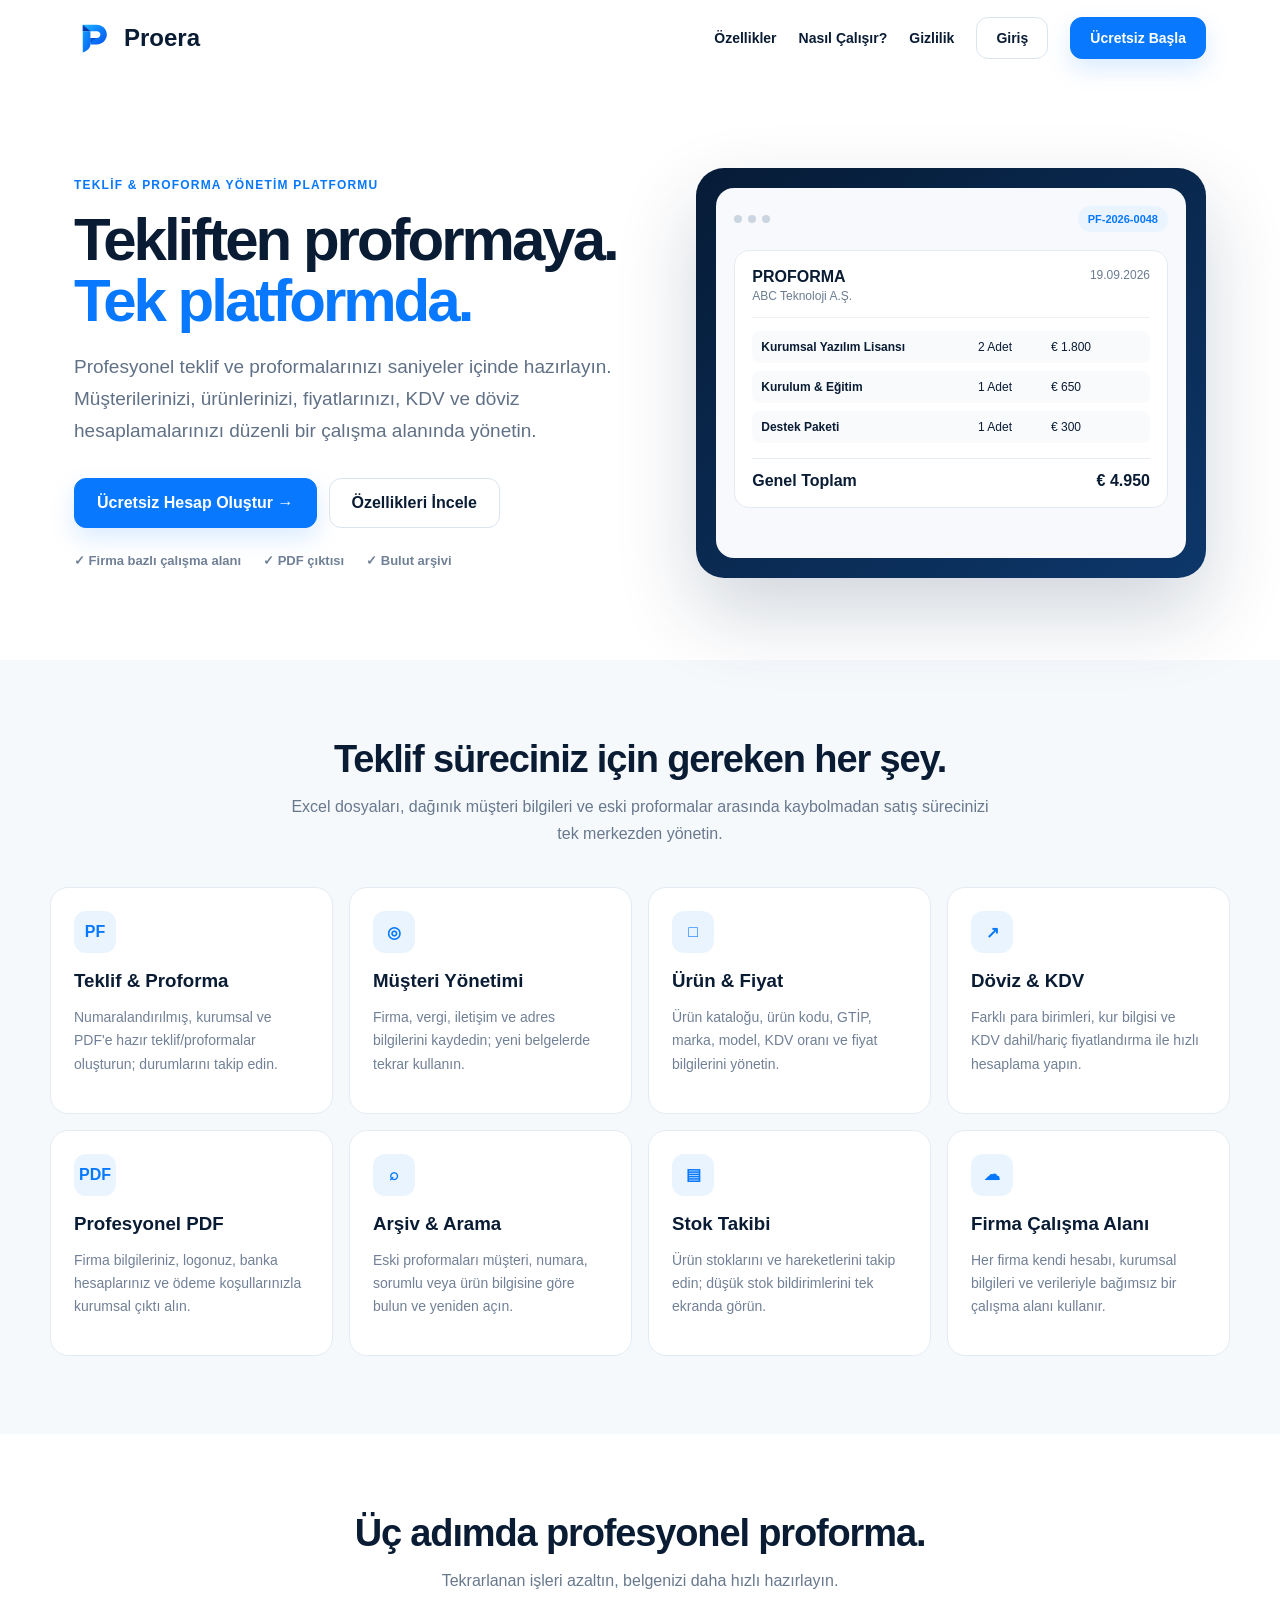
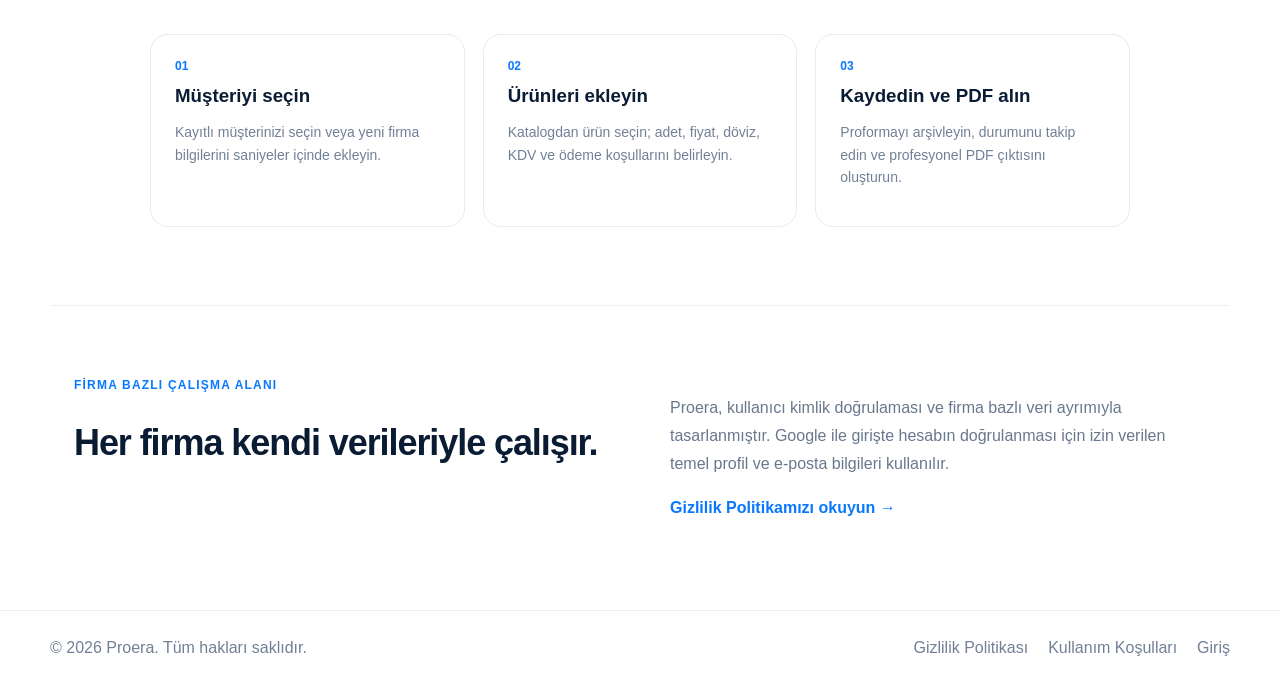
==== index.html @ 22b51013 "Add files via upload" ====
<!doctype html><html lang="tr"><head><meta charset="utf-8"><meta name="viewport" content="width=device-width,initial-scale=1"><title>Proera — Teklif & Proforma Yönetim Platformu</title><meta name="description" content="Proera ile profesyonel teklif ve proformalar hazırlayın; müşterilerinizi, ürünlerinizi, fiyatlarınızı ve arşivinizi tek platformda yönetin."><style>*{box-sizing:border-box}html{scroll-behavior:smooth}body{margin:0;font-family:Inter,Arial,sans-serif;color:#0a1c34;background:#fff}a{text-decoration:none;color:inherit}.nav{height:76px;display:flex;align-items:center;justify-content:space-between;max-width:1180px;margin:auto;padding:0 24px}.brand{display:flex;align-items:center;gap:10px;font-size:24px;font-weight:900}.brand img{width:40px;height:40px}.navlinks{display:flex;align-items:center;gap:22px;font-size:14px;font-weight:700}.btn{display:inline-flex;align-items:center;justify-content:center;padding:12px 19px;border-radius:12px;border:1px solid #dbe4ef;font-weight:800;background:#fff}.primary{background:#0878ff;color:#fff;border-color:#0878ff;box-shadow:0 10px 25px #0878ff26}.hero{max-width:1180px;margin:0 auto;padding:92px 24px 82px;display:grid;grid-template-columns:1.04fr .96fr;gap:70px;align-items:center}.eyebrow{font-weight:900;color:#0878ff;letter-spacing:.1em;font-size:12px}.hero h1{font-size:60px;line-height:1.01;letter-spacing:-.05em;margin:18px 0}.hero h1 span{color:#0878ff}.hero p{font-size:19px;line-height:1.7;color:#607086;max-width:640px}.cta{display:flex;gap:12px;margin-top:30px;flex-wrap:wrap}.cta .btn{padding:15px 22px}.trust{display:flex;gap:22px;margin-top:25px;color:#708096;font-size:13px;font-weight:700;flex-wrap:wrap}.mock{background:linear-gradient(145deg,#061b36,#0d376a);border-radius:28px;padding:20px;box-shadow:0 35px 80px #09254a30}.window{background:#f7f9fc;border-radius:18px;padding:18px;min-height:370px}.windowbar{display:flex;justify-content:space-between;align-items:center;margin-bottom:18px}.dots{display:flex;gap:6px}.dots i{width:8px;height:8px;background:#cbd5e1;border-radius:50%}.badge{font-size:11px;font-weight:800;color:#0878ff;background:#eaf4ff;padding:7px 10px;border-radius:20px}.quote{background:#fff;border:1px solid #e4ebf3;border-radius:15px;padding:17px}.quotehead{display:flex;justify-content:space-between;gap:15px;border-bottom:1px solid #edf1f6;padding-bottom:13px;margin-bottom:13px}.quotehead b{font-size:16px}.quotehead span{font-size:12px;color:#6b7c91}.rows{display:grid;gap:8px}.row{display:grid;grid-template-columns:1fr 65px 90px;gap:8px;font-size:12px;padding:9px;background:#f8fafc;border-radius:8px}.total{display:flex;justify-content:space-between;margin-top:15px;padding-top:13px;border-top:1px solid #e5ebf2;font-weight:900}.features{background:#f6f9fc;padding:78px 24px}.inner{max-width:1180px;margin:auto}.features h2,.workflow h2{text-align:center;font-size:38px;letter-spacing:-.03em;margin:0 0 12px}.lead{text-align:center;color:#68788d;margin:0 auto 40px;max-width:700px;line-height:1.7}.grid{display:grid;grid-template-columns:repeat(4,1fr);gap:16px}.feature{background:white;border:1px solid #e4ebf3;border-radius:18px;padding:23px}.icon{width:42px;height:42px;border-radius:12px;background:#eaf4ff;color:#0878ff;display:grid;place-items:center;font-weight:900}.feature h3{margin:17px 0 8px}.feature p{color:#718096;font-size:14px;line-height:1.65}.workflow{padding:78px 24px}.steps{max-width:980px;margin:38px auto 0;display:grid;grid-template-columns:repeat(3,1fr);gap:18px}.step{border:1px solid #e4ebf3;border-radius:18px;padding:24px}.num{color:#0878ff;font-weight:900;font-size:12px}.step h3{margin:12px 0 7px}.step p{color:#718096;font-size:14px;line-height:1.6}.security{max-width:1180px;margin:0 auto;padding:72px 24px;display:grid;grid-template-columns:1fr 1fr;gap:60px;border-top:1px solid #edf1f6}.security h2{font-size:36px;letter-spacing:-.03em}.security p{color:#68788d;line-height:1.75}.footer{border-top:1px solid #e7edf4;padding:28px 24px;color:#718096}.footer>div{max-width:1180px;margin:auto;display:flex;justify-content:space-between;gap:20px;flex-wrap:wrap}.footer nav{display:flex;gap:20px;flex-wrap:wrap}@media(max-width:850px){.navlinks>a:not(.btn){display:none}.hero{grid-template-columns:1fr;padding-top:55px}.hero h1{font-size:45px}.grid{grid-template-columns:1fr 1fr}.steps{grid-template-columns:1fr}.security{grid-template-columns:1fr}.mock{display:none}}@media(max-width:520px){.grid{grid-template-columns:1fr}.hero h1{font-size:39px}.navlinks .btn:first-of-type{display:none}}</style></head><body><header class="nav"><a class="brand" href="/"><img src="proera-logo.svg" alt="Proera logo">Proera</a><nav class="navlinks"><a href="#ozellikler">Özellikler</a><a href="#nasil">Nasıl Çalışır?</a><a href="privacy.html">Gizlilik</a><a class="btn" href="app.html">Giriş</a><a class="btn primary" href="app.html">Ücretsiz Başla</a></nav></header><main><section class="hero"><div><div class="eyebrow">TEKLİF & PROFORMA YÖNETİM PLATFORMU</div><h1>Tekliften proformaya.<br><span>Tek platformda.</span></h1><p>Profesyonel teklif ve proformalarınızı saniyeler içinde hazırlayın. Müşterilerinizi, ürünlerinizi, fiyatlarınızı, KDV ve döviz hesaplamalarınızı düzenli bir çalışma alanında yönetin.</p><div class="cta"><a class="btn primary" href="app.html">Ücretsiz Hesap Oluştur →</a><a class="btn" href="#ozellikler">Özellikleri İncele</a></div><div class="trust"><span>✓ Firma bazlı çalışma alanı</span><span>✓ PDF çıktısı</span><span>✓ Bulut arşivi</span></div></div><div class="mock"><div class="window"><div class="windowbar"><div class="dots"><i></i><i></i><i></i></div><div class="badge">PF-2026-0048</div></div><div class="quote"><div class="quotehead"><div><b>PROFORMA</b><br><span>ABC Teknoloji A.Ş.</span></div><span>19.09.2026</span></div><div class="rows"><div class="row"><b>Kurumsal Yazılım Lisansı</b><span>2 Adet</span><span>€ 1.800</span></div><div class="row"><b>Kurulum & Eğitim</b><span>1 Adet</span><span>€ 650</span></div><div class="row"><b>Destek Paketi</b><span>1 Adet</span><span>€ 300</span></div></div><div class="total"><span>Genel Toplam</span><span>€ 4.950</span></div></div></div></div></section><section id="ozellikler" class="features"><div class="inner"><h2>Teklif süreciniz için gereken her şey.</h2><p class="lead">Excel dosyaları, dağınık müşteri bilgileri ve eski proformalar arasında kaybolmadan satış sürecinizi tek merkezden yönetin.</p><div class="grid"><article class="feature"><div class="icon">PF</div><h3>Teklif & Proforma</h3><p>Numaralandırılmış, kurumsal ve PDF'e hazır teklif/proformalar oluşturun; durumlarını takip edin.</p></article><article class="feature"><div class="icon">◎</div><h3>Müşteri Yönetimi</h3><p>Firma, vergi, iletişim ve adres bilgilerini kaydedin; yeni belgelerde tekrar kullanın.</p></article><article class="feature"><div class="icon">□</div><h3>Ürün & Fiyat</h3><p>Ürün kataloğu, ürün kodu, GTİP, marka, model, KDV oranı ve fiyat bilgilerini yönetin.</p></article><article class="feature"><div class="icon">↗</div><h3>Döviz & KDV</h3><p>Farklı para birimleri, kur bilgisi ve KDV dahil/hariç fiyatlandırma ile hızlı hesaplama yapın.</p></article><article class="feature"><div class="icon">PDF</div><h3>Profesyonel PDF</h3><p>Firma bilgileriniz, logonuz, banka hesaplarınız ve ödeme koşullarınızla kurumsal çıktı alın.</p></article><article class="feature"><div class="icon">⌕</div><h3>Arşiv & Arama</h3><p>Eski proformaları müşteri, numara, sorumlu veya ürün bilgisine göre bulun ve yeniden açın.</p></article><article class="feature"><div class="icon">▤</div><h3>Stok Takibi</h3><p>Ürün stoklarını ve hareketlerini takip edin; düşük stok bildirimlerini tek ekranda görün.</p></article><article class="feature"><div class="icon">☁</div><h3>Firma Çalışma Alanı</h3><p>Her firma kendi hesabı, kurumsal bilgileri ve verileriyle bağımsız bir çalışma alanı kullanır.</p></article></div></div></section><section id="nasil" class="workflow"><h2>Üç adımda profesyonel proforma.</h2><p class="lead">Tekrarlanan işleri azaltın, belgenizi daha hızlı hazırlayın.</p><div class="steps"><article class="step"><div class="num">01</div><h3>Müşteriyi seçin</h3><p>Kayıtlı müşterinizi seçin veya yeni firma bilgilerini saniyeler içinde ekleyin.</p></article><article class="step"><div class="num">02</div><h3>Ürünleri ekleyin</h3><p>Katalogdan ürün seçin; adet, fiyat, döviz, KDV ve ödeme koşullarını belirleyin.</p></article><article class="step"><div class="num">03</div><h3>Kaydedin ve PDF alın</h3><p>Proformayı arşivleyin, durumunu takip edin ve profesyonel PDF çıktısını oluşturun.</p></article></div></section><section id="guvenlik" class="security"><div><div class="eyebrow">FİRMA BAZLI ÇALIŞMA ALANI</div><h2>Her firma kendi verileriyle çalışır.</h2></div><div><p>Proera, kullanıcı kimlik doğrulaması ve firma bazlı veri ayrımıyla tasarlanmıştır. Google ile girişte hesabın doğrulanması için izin verilen temel profil ve e-posta bilgileri kullanılır.</p><p><a style="color:#0878ff;font-weight:800" href="privacy.html">Gizlilik Politikamızı okuyun →</a></p></div></section></main><footer class="footer"><div><span>© 2026 Proera. Tüm hakları saklıdır.</span><nav><a href="privacy.html">Gizlilik Politikası</a><a href="terms.html">Kullanım Koşulları</a><a href="app.html">Giriş</a></nav></div></footer></body></html>
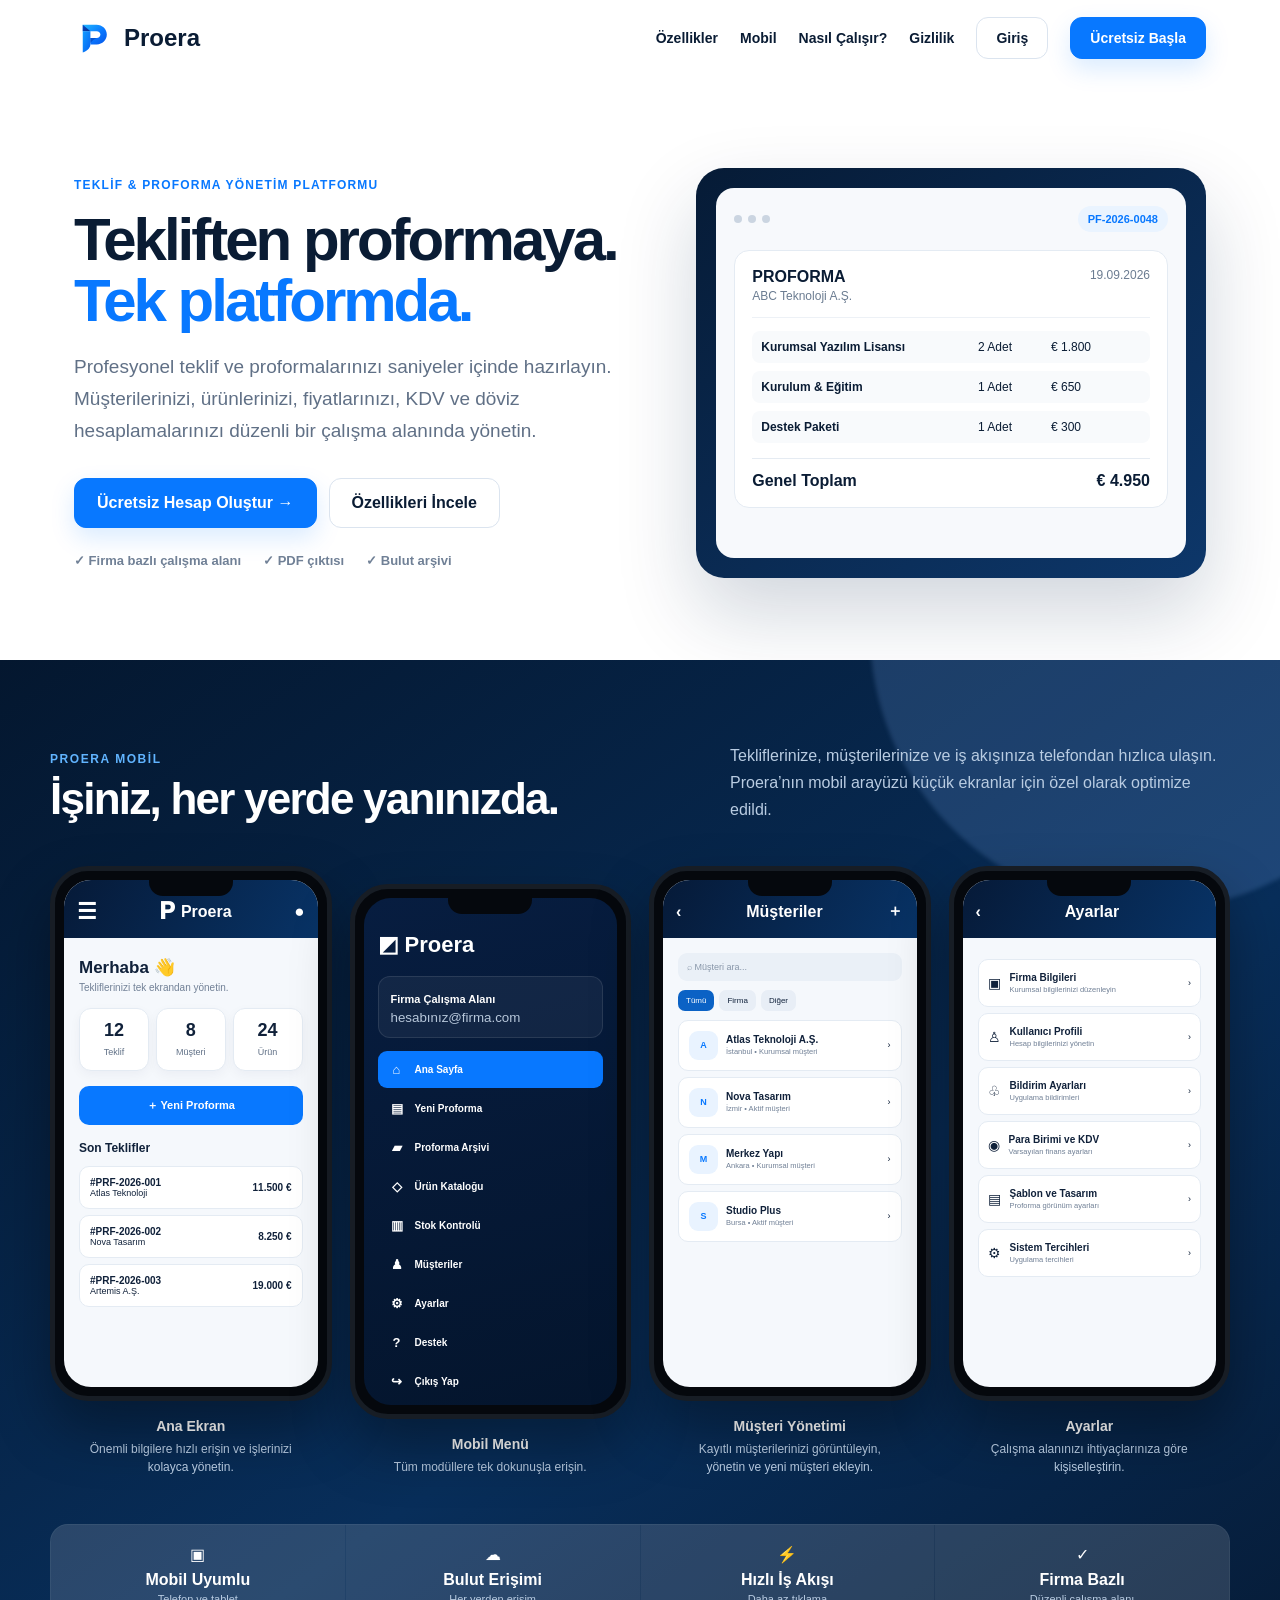
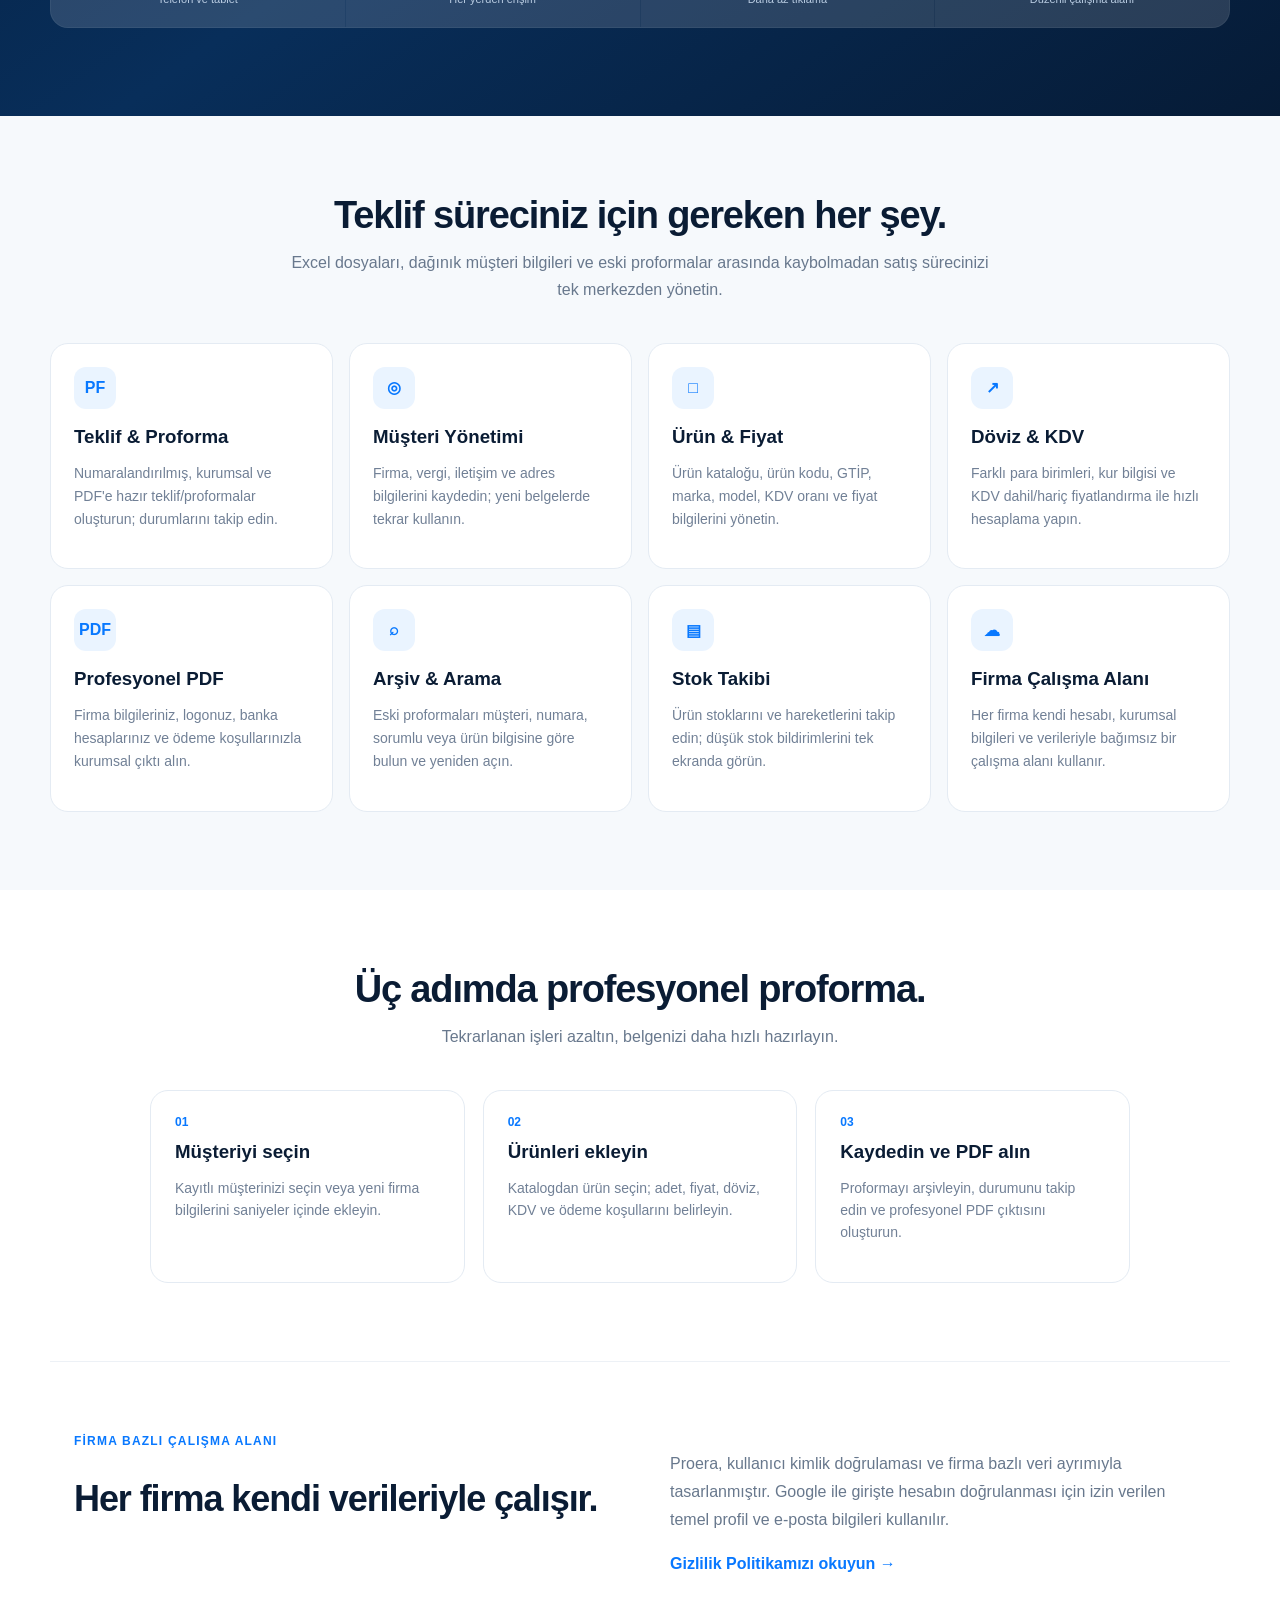
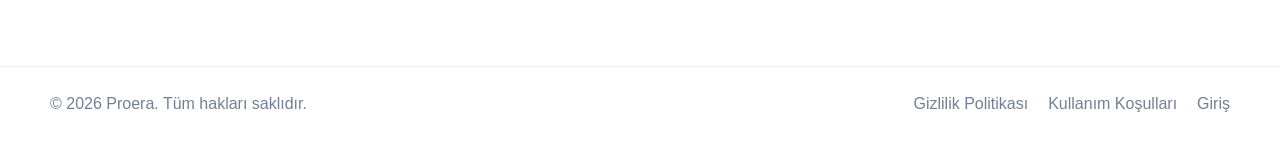
==== commit 64f4dc0f: "Add files via upload" ====
--- a/index.html
+++ b/index.html
@@ -1 +1,40 @@
-<!doctype html><html lang="tr"><head><meta charset="utf-8"><meta name="viewport" content="width=device-width,initial-scale=1"><title>Proera — Teklif & Proforma Yönetim Platformu</title><meta name="description" content="Proera ile profesyonel teklif ve proformalar hazırlayın; müşterilerinizi, ürünlerinizi, fiyatlarınızı ve arşivinizi tek platformda yönetin."><style>*{box-sizing:border-box}html{scroll-behavior:smooth}body{margin:0;font-family:Inter,Arial,sans-serif;color:#0a1c34;background:#fff}a{text-decoration:none;color:inherit}.nav{height:76px;display:flex;align-items:center;justify-content:space-between;max-width:1180px;margin:auto;padding:0 24px}.brand{display:flex;align-items:center;gap:10px;font-size:24px;font-weight:900}.brand img{width:40px;height:40px}.navlinks{display:flex;align-items:center;gap:22px;font-size:14px;font-weight:700}.btn{display:inline-flex;align-items:center;justify-content:center;padding:12px 19px;border-radius:12px;border:1px solid #dbe4ef;font-weight:800;background:#fff}.primary{background:#0878ff;color:#fff;border-color:#0878ff;box-shadow:0 10px 25px #0878ff26}.hero{max-width:1180px;margin:0 auto;padding:92px 24px 82px;display:grid;grid-template-columns:1.04fr .96fr;gap:70px;align-items:center}.eyebrow{font-weight:900;color:#0878ff;letter-spacing:.1em;font-size:12px}.hero h1{font-size:60px;line-height:1.01;letter-spacing:-.05em;margin:18px 0}.hero h1 span{color:#0878ff}.hero p{font-size:19px;line-height:1.7;color:#607086;max-width:640px}.cta{display:flex;gap:12px;margin-top:30px;flex-wrap:wrap}.cta .btn{padding:15px 22px}.trust{display:flex;gap:22px;margin-top:25px;color:#708096;font-size:13px;font-weight:700;flex-wrap:wrap}.mock{background:linear-gradient(145deg,#061b36,#0d376a);border-radius:28px;padding:20px;box-shadow:0 35px 80px #09254a30}.window{background:#f7f9fc;border-radius:18px;padding:18px;min-height:370px}.windowbar{display:flex;justify-content:space-between;align-items:center;margin-bottom:18px}.dots{display:flex;gap:6px}.dots i{width:8px;height:8px;background:#cbd5e1;border-radius:50%}.badge{font-size:11px;font-weight:800;color:#0878ff;background:#eaf4ff;padding:7px 10px;border-radius:20px}.quote{background:#fff;border:1px solid #e4ebf3;border-radius:15px;padding:17px}.quotehead{display:flex;justify-content:space-between;gap:15px;border-bottom:1px solid #edf1f6;padding-bottom:13px;margin-bottom:13px}.quotehead b{font-size:16px}.quotehead span{font-size:12px;color:#6b7c91}.rows{display:grid;gap:8px}.row{display:grid;grid-template-columns:1fr 65px 90px;gap:8px;font-size:12px;padding:9px;background:#f8fafc;border-radius:8px}.total{display:flex;justify-content:space-between;margin-top:15px;padding-top:13px;border-top:1px solid #e5ebf2;font-weight:900}.features{background:#f6f9fc;padding:78px 24px}.inner{max-width:1180px;margin:auto}.features h2,.workflow h2{text-align:center;font-size:38px;letter-spacing:-.03em;margin:0 0 12px}.lead{text-align:center;color:#68788d;margin:0 auto 40px;max-width:700px;line-height:1.7}.grid{display:grid;grid-template-columns:repeat(4,1fr);gap:16px}.feature{background:white;border:1px solid #e4ebf3;border-radius:18px;padding:23px}.icon{width:42px;height:42px;border-radius:12px;background:#eaf4ff;color:#0878ff;display:grid;place-items:center;font-weight:900}.feature h3{margin:17px 0 8px}.feature p{color:#718096;font-size:14px;line-height:1.65}.workflow{padding:78px 24px}.steps{max-width:980px;margin:38px auto 0;display:grid;grid-template-columns:repeat(3,1fr);gap:18px}.step{border:1px solid #e4ebf3;border-radius:18px;padding:24px}.num{color:#0878ff;font-weight:900;font-size:12px}.step h3{margin:12px 0 7px}.step p{color:#718096;font-size:14px;line-height:1.6}.security{max-width:1180px;margin:0 auto;padding:72px 24px;display:grid;grid-template-columns:1fr 1fr;gap:60px;border-top:1px solid #edf1f6}.security h2{font-size:36px;letter-spacing:-.03em}.security p{color:#68788d;line-height:1.75}.footer{border-top:1px solid #e7edf4;padding:28px 24px;color:#718096}.footer>div{max-width:1180px;margin:auto;display:flex;justify-content:space-between;gap:20px;flex-wrap:wrap}.footer nav{display:flex;gap:20px;flex-wrap:wrap}@media(max-width:850px){.navlinks>a:not(.btn){display:none}.hero{grid-template-columns:1fr;padding-top:55px}.hero h1{font-size:45px}.grid{grid-template-columns:1fr 1fr}.steps{grid-template-columns:1fr}.security{grid-template-columns:1fr}.mock{display:none}}@media(max-width:520px){.grid{grid-template-columns:1fr}.hero h1{font-size:39px}.navlinks .btn:first-of-type{display:none}}</style></head><body><header class="nav"><a class="brand" href="/"><img src="proera-logo.svg" alt="Proera logo">Proera</a><nav class="navlinks"><a href="#ozellikler">Özellikler</a><a href="#nasil">Nasıl Çalışır?</a><a href="privacy.html">Gizlilik</a><a class="btn" href="app.html">Giriş</a><a class="btn primary" href="app.html">Ücretsiz Başla</a></nav></header><main><section class="hero"><div><div class="eyebrow">TEKLİF & PROFORMA YÖNETİM PLATFORMU</div><h1>Tekliften proformaya.<br><span>Tek platformda.</span></h1><p>Profesyonel teklif ve proformalarınızı saniyeler içinde hazırlayın. Müşterilerinizi, ürünlerinizi, fiyatlarınızı, KDV ve döviz hesaplamalarınızı düzenli bir çalışma alanında yönetin.</p><div class="cta"><a class="btn primary" href="app.html">Ücretsiz Hesap Oluştur →</a><a class="btn" href="#ozellikler">Özellikleri İncele</a></div><div class="trust"><span>✓ Firma bazlı çalışma alanı</span><span>✓ PDF çıktısı</span><span>✓ Bulut arşivi</span></div></div><div class="mock"><div class="window"><div class="windowbar"><div class="dots"><i></i><i></i><i></i></div><div class="badge">PF-2026-0048</div></div><div class="quote"><div class="quotehead"><div><b>PROFORMA</b><br><span>ABC Teknoloji A.Ş.</span></div><span>19.09.2026</span></div><div class="rows"><div class="row"><b>Kurumsal Yazılım Lisansı</b><span>2 Adet</span><span>€ 1.800</span></div><div class="row"><b>Kurulum & Eğitim</b><span>1 Adet</span><span>€ 650</span></div><div class="row"><b>Destek Paketi</b><span>1 Adet</span><span>€ 300</span></div></div><div class="total"><span>Genel Toplam</span><span>€ 4.950</span></div></div></div></div></section><section id="ozellikler" class="features"><div class="inner"><h2>Teklif süreciniz için gereken her şey.</h2><p class="lead">Excel dosyaları, dağınık müşteri bilgileri ve eski proformalar arasında kaybolmadan satış sürecinizi tek merkezden yönetin.</p><div class="grid"><article class="feature"><div class="icon">PF</div><h3>Teklif & Proforma</h3><p>Numaralandırılmış, kurumsal ve PDF'e hazır teklif/proformalar oluşturun; durumlarını takip edin.</p></article><article class="feature"><div class="icon">◎</div><h3>Müşteri Yönetimi</h3><p>Firma, vergi, iletişim ve adres bilgilerini kaydedin; yeni belgelerde tekrar kullanın.</p></article><article class="feature"><div class="icon">□</div><h3>Ürün & Fiyat</h3><p>Ürün kataloğu, ürün kodu, GTİP, marka, model, KDV oranı ve fiyat bilgilerini yönetin.</p></article><article class="feature"><div class="icon">↗</div><h3>Döviz & KDV</h3><p>Farklı para birimleri, kur bilgisi ve KDV dahil/hariç fiyatlandırma ile hızlı hesaplama yapın.</p></article><article class="feature"><div class="icon">PDF</div><h3>Profesyonel PDF</h3><p>Firma bilgileriniz, logonuz, banka hesaplarınız ve ödeme koşullarınızla kurumsal çıktı alın.</p></article><article class="feature"><div class="icon">⌕</div><h3>Arşiv & Arama</h3><p>Eski proformaları müşteri, numara, sorumlu veya ürün bilgisine göre bulun ve yeniden açın.</p></article><article class="feature"><div class="icon">▤</div><h3>Stok Takibi</h3><p>Ürün stoklarını ve hareketlerini takip edin; düşük stok bildirimlerini tek ekranda görün.</p></article><article class="feature"><div class="icon">☁</div><h3>Firma Çalışma Alanı</h3><p>Her firma kendi hesabı, kurumsal bilgileri ve verileriyle bağımsız bir çalışma alanı kullanır.</p></article></div></div></section><section id="nasil" class="workflow"><h2>Üç adımda profesyonel proforma.</h2><p class="lead">Tekrarlanan işleri azaltın, belgenizi daha hızlı hazırlayın.</p><div class="steps"><article class="step"><div class="num">01</div><h3>Müşteriyi seçin</h3><p>Kayıtlı müşterinizi seçin veya yeni firma bilgilerini saniyeler içinde ekleyin.</p></article><article class="step"><div class="num">02</div><h3>Ürünleri ekleyin</h3><p>Katalogdan ürün seçin; adet, fiyat, döviz, KDV ve ödeme koşullarını belirleyin.</p></article><article class="step"><div class="num">03</div><h3>Kaydedin ve PDF alın</h3><p>Proformayı arşivleyin, durumunu takip edin ve profesyonel PDF çıktısını oluşturun.</p></article></div></section><section id="guvenlik" class="security"><div><div class="eyebrow">FİRMA BAZLI ÇALIŞMA ALANI</div><h2>Her firma kendi verileriyle çalışır.</h2></div><div><p>Proera, kullanıcı kimlik doğrulaması ve firma bazlı veri ayrımıyla tasarlanmıştır. Google ile girişte hesabın doğrulanması için izin verilen temel profil ve e-posta bilgileri kullanılır.</p><p><a style="color:#0878ff;font-weight:800" href="privacy.html">Gizlilik Politikamızı okuyun →</a></p></div></section></main><footer class="footer"><div><span>© 2026 Proera. Tüm hakları saklıdır.</span><nav><a href="privacy.html">Gizlilik Politikası</a><a href="terms.html">Kullanım Koşulları</a><a href="app.html">Giriş</a></nav></div></footer></body></html>
+<!doctype html><html lang="tr"><head><meta charset="utf-8"><meta name="viewport" content="width=device-width,initial-scale=1"><title>Proera — Teklif & Proforma Yönetim Platformu</title><meta name="description" content="Proera ile profesyonel teklif ve proformalar hazırlayın; müşterilerinizi, ürünlerinizi, fiyatlarınızı ve arşivinizi tek platformda yönetin."><style>*{box-sizing:border-box}html{scroll-behavior:smooth}body{margin:0;font-family:Inter,Arial,sans-serif;color:#0a1c34;background:#fff}a{text-decoration:none;color:inherit}.nav{height:76px;display:flex;align-items:center;justify-content:space-between;max-width:1180px;margin:auto;padding:0 24px}.brand{display:flex;align-items:center;gap:10px;font-size:24px;font-weight:900}.brand img{width:40px;height:40px}.navlinks{display:flex;align-items:center;gap:22px;font-size:14px;font-weight:700}.btn{display:inline-flex;align-items:center;justify-content:center;padding:12px 19px;border-radius:12px;border:1px solid #dbe4ef;font-weight:800;background:#fff}.primary{background:#0878ff;color:#fff;border-color:#0878ff;box-shadow:0 10px 25px #0878ff26}.hero{max-width:1180px;margin:0 auto;padding:92px 24px 82px;display:grid;grid-template-columns:1.04fr .96fr;gap:70px;align-items:center}.eyebrow{font-weight:900;color:#0878ff;letter-spacing:.1em;font-size:12px}.hero h1{font-size:60px;line-height:1.01;letter-spacing:-.05em;margin:18px 0}.hero h1 span{color:#0878ff}.hero p{font-size:19px;line-height:1.7;color:#607086;max-width:640px}.cta{display:flex;gap:12px;margin-top:30px;flex-wrap:wrap}.cta .btn{padding:15px 22px}.trust{display:flex;gap:22px;margin-top:25px;color:#708096;font-size:13px;font-weight:700;flex-wrap:wrap}.mock{background:linear-gradient(145deg,#061b36,#0d376a);border-radius:28px;padding:20px;box-shadow:0 35px 80px #09254a30}.window{background:#f7f9fc;border-radius:18px;padding:18px;min-height:370px}.windowbar{display:flex;justify-content:space-between;align-items:center;margin-bottom:18px}.dots{display:flex;gap:6px}.dots i{width:8px;height:8px;background:#cbd5e1;border-radius:50%}.badge{font-size:11px;font-weight:800;color:#0878ff;background:#eaf4ff;padding:7px 10px;border-radius:20px}.quote{background:#fff;border:1px solid #e4ebf3;border-radius:15px;padding:17px}.quotehead{display:flex;justify-content:space-between;gap:15px;border-bottom:1px solid #edf1f6;padding-bottom:13px;margin-bottom:13px}.quotehead b{font-size:16px}.quotehead span{font-size:12px;color:#6b7c91}.rows{display:grid;gap:8px}.row{display:grid;grid-template-columns:1fr 65px 90px;gap:8px;font-size:12px;padding:9px;background:#f8fafc;border-radius:8px}.total{display:flex;justify-content:space-between;margin-top:15px;padding-top:13px;border-top:1px solid #e5ebf2;font-weight:900}.features{background:#f6f9fc;padding:78px 24px}.inner{max-width:1180px;margin:auto}.features h2,.workflow h2{text-align:center;font-size:38px;letter-spacing:-.03em;margin:0 0 12px}.lead{text-align:center;color:#68788d;margin:0 auto 40px;max-width:700px;line-height:1.7}.grid{display:grid;grid-template-columns:repeat(4,1fr);gap:16px}.feature{background:white;border:1px solid #e4ebf3;border-radius:18px;padding:23px}.icon{width:42px;height:42px;border-radius:12px;background:#eaf4ff;color:#0878ff;display:grid;place-items:center;font-weight:900}.feature h3{margin:17px 0 8px}.feature p{color:#718096;font-size:14px;line-height:1.65}.workflow{padding:78px 24px}.steps{max-width:980px;margin:38px auto 0;display:grid;grid-template-columns:repeat(3,1fr);gap:18px}.step{border:1px solid #e4ebf3;border-radius:18px;padding:24px}.num{color:#0878ff;font-weight:900;font-size:12px}.step h3{margin:12px 0 7px}.step p{color:#718096;font-size:14px;line-height:1.6}.security{max-width:1180px;margin:0 auto;padding:72px 24px;display:grid;grid-template-columns:1fr 1fr;gap:60px;border-top:1px solid #edf1f6}.security h2{font-size:36px;letter-spacing:-.03em}.security p{color:#68788d;line-height:1.75}.footer{border-top:1px solid #e7edf4;padding:28px 24px;color:#718096}.footer>div{max-width:1180px;margin:auto;display:flex;justify-content:space-between;gap:20px;flex-wrap:wrap}.footer nav{display:flex;gap:20px;flex-wrap:wrap}@media(max-width:850px){.navlinks>a:not(.btn){display:none}.hero{grid-template-columns:1fr;padding-top:55px}.hero h1{font-size:45px}.grid{grid-template-columns:1fr 1fr}.steps{grid-template-columns:1fr}.security{grid-template-columns:1fr}.mock{display:none}}@media(max-width:520px){.grid{grid-template-columns:1fr}.hero h1{font-size:39px}.navlinks .btn:first-of-type{display:none}}
+.mobile-showcase{background:linear-gradient(145deg,#04172f 0%,#082e5a 58%,#061b36 100%);padding:82px 24px 88px;color:#fff;overflow:hidden;position:relative}
+.mobile-showcase:before{content:"";position:absolute;width:560px;height:560px;border-radius:50%;right:-150px;top:-310px;background:rgba(132,184,255,.18);filter:blur(2px)}
+.showcase-inner{max-width:1180px;margin:auto;position:relative;z-index:1}
+.showcase-head{display:flex;justify-content:space-between;align-items:end;gap:30px;margin-bottom:42px}
+.showcase-head h2{font-size:44px;letter-spacing:-.04em;margin:8px 0 0}.showcase-head p{max-width:500px;color:#b9cce2;line-height:1.7;margin:0}
+.showcase-kicker{font-size:12px;font-weight:900;letter-spacing:.13em;color:#61b4ff}
+.phones{display:grid;grid-template-columns:repeat(4,1fr);gap:18px;align-items:end}
+.phone-wrap{text-align:center}.phone{height:535px;background:#05080d;border:5px solid #171d25;border-radius:38px;padding:9px;box-shadow:0 28px 55px rgba(0,0,0,.34);text-align:left;position:relative}
+.phone:before{content:"";position:absolute;width:84px;height:20px;border-radius:0 0 14px 14px;background:#05080d;left:50%;top:5px;transform:translateX(-50%);z-index:4}
+.screen{height:100%;border-radius:27px;overflow:hidden;background:#f5f8fc;color:#10213a}
+.mtop{height:58px;background:linear-gradient(120deg,#061a38,#083366);color:#fff;display:flex;align-items:center;justify-content:space-between;padding:15px 13px 9px;font-weight:900}
+.mbrand{display:flex;align-items:center;gap:6px}.mlogo{font-size:23px;font-weight:1000;color:#fff}.hamb{font-size:22px}.bell{font-size:17px}
+.mbody{padding:15px}.hello{font-size:17px;font-weight:900;margin:4px 0}.sub{font-size:10px;color:#718096}
+.stats{display:grid;grid-template-columns:repeat(3,1fr);gap:7px;margin:15px 0}.stat{background:#fff;border:1px solid #e4ebf3;border-radius:12px;text-align:center;padding:11px 3px;box-shadow:0 4px 12px #10213a0b}.stat b{font-size:18px;display:block}.stat span{font-size:9px;color:#607086}
+.newq{background:#0878ff;color:#fff;border-radius:10px;text-align:center;padding:12px;font-size:11px;font-weight:900;margin-bottom:16px}
+.msection{font-size:12px;font-weight:900;margin:11px 0}.qrow,.crow,.setrow{background:#fff;border:1px solid #e4ebf3;border-radius:10px;padding:10px;margin:6px 0;font-size:9px;display:flex;justify-content:space-between;align-items:center}.qrow b,.crow b,.setrow b{font-size:10px}
+.drawer-screen{background:linear-gradient(165deg,#071d40,#04152d);color:#fff;height:100%;padding:25px 14px 14px}.drawer-brand{font-size:22px;font-weight:900;margin:9px 0 18px}.profile-mini{background:#ffffff0d;border:1px solid #ffffff18;border-radius:12px;padding:12px;margin-bottom:13px}.profile-mini b{font-size:11px}.profile-mini small{display:block;color:#b7c7da;margin-top:3px}
+.menuitem{padding:11px 10px;border-radius:9px;font-size:10px;font-weight:700;margin:2px 0;display:flex;gap:9px;align-items:center}.menuitem.active{background:#0878ff}.mi{width:18px;text-align:center;font-size:13px}
+.searchbar{background:#eaf0f7;border-radius:9px;padding:9px;color:#8795a8;font-size:9px;margin-bottom:9px}.chips{display:flex;gap:5px;margin-bottom:9px}.chip{font-size:8px;padding:6px 8px;background:#e8eef6;border-radius:7px}.chip.on{background:#0b62c5;color:#fff}
+.crow{justify-content:flex-start;gap:8px}.avatar{width:29px;height:29px;border-radius:9px;background:#e9f3ff;color:#0878ff;display:grid;place-items:center;font-weight:900}.cinfo{flex:1}.cinfo small{display:block;color:#718096;margin-top:2px}
+.setrow{padding:12px 9px;justify-content:flex-start;gap:9px}.seticon{font-size:14px}.setinfo{flex:1}.setinfo small{display:block;color:#718096;margin-top:2px}
+.phone-label{margin-top:17px;font-weight:900;font-size:14px}.phone-desc{color:#b9cce2;font-size:12px;line-height:1.5;margin:6px auto 0;max-width:220px}
+.showcase-benefits{display:grid;grid-template-columns:repeat(4,1fr);gap:1px;margin-top:48px;background:#ffffff1a;border:1px solid #ffffff18;border-radius:18px;overflow:hidden}.benefit{background:#ffffff0b;padding:20px;text-align:center}.benefit b{display:block;margin-top:7px}.benefit span{font-size:11px;color:#b9cce2}
+@media(max-width:1000px){.phones{grid-template-columns:repeat(2,minmax(220px,300px));justify-content:center}.showcase-head{align-items:flex-start;flex-direction:column}.showcase-benefits{grid-template-columns:1fr 1fr}}
+@media(max-width:600px){.mobile-showcase{padding:60px 18px}.showcase-head h2{font-size:34px}.phones{display:flex;overflow-x:auto;justify-content:flex-start;scroll-snap-type:x mandatory;padding:0 10px 20px;gap:16px}.phone-wrap{min-width:82vw;scroll-snap-align:center}.phone{height:560px}.showcase-benefits{grid-template-columns:1fr 1fr}}
+</style></head><body><header class="nav"><a class="brand" href="/"><img src="proera-logo.svg" alt="Proera logo">Proera</a><nav class="navlinks"><a href="#ozellikler">Özellikler</a><a href="#mobil">Mobil</a><a href="#nasil">Nasıl Çalışır?</a><a href="privacy.html">Gizlilik</a><a class="btn" href="app.html">Giriş</a><a class="btn primary" href="app.html">Ücretsiz Başla</a></nav></header><main><section class="hero"><div><div class="eyebrow">TEKLİF & PROFORMA YÖNETİM PLATFORMU</div><h1>Tekliften proformaya.<br><span>Tek platformda.</span></h1><p>Profesyonel teklif ve proformalarınızı saniyeler içinde hazırlayın. Müşterilerinizi, ürünlerinizi, fiyatlarınızı, KDV ve döviz hesaplamalarınızı düzenli bir çalışma alanında yönetin.</p><div class="cta"><a class="btn primary" href="app.html">Ücretsiz Hesap Oluştur →</a><a class="btn" href="#ozellikler">Özellikleri İncele</a></div><div class="trust"><span>✓ Firma bazlı çalışma alanı</span><span>✓ PDF çıktısı</span><span>✓ Bulut arşivi</span></div></div><div class="mock"><div class="window"><div class="windowbar"><div class="dots"><i></i><i></i><i></i></div><div class="badge">PF-2026-0048</div></div><div class="quote"><div class="quotehead"><div><b>PROFORMA</b><br><span>ABC Teknoloji A.Ş.</span></div><span>19.09.2026</span></div><div class="rows"><div class="row"><b>Kurumsal Yazılım Lisansı</b><span>2 Adet</span><span>€ 1.800</span></div><div class="row"><b>Kurulum & Eğitim</b><span>1 Adet</span><span>€ 650</span></div><div class="row"><b>Destek Paketi</b><span>1 Adet</span><span>€ 300</span></div></div><div class="total"><span>Genel Toplam</span><span>€ 4.950</span></div></div></div></div></section>
+<section class="mobile-showcase" id="mobil">
+ <div class="showcase-inner">
+  <div class="showcase-head"><div><div class="showcase-kicker">PROERA MOBİL</div><h2>İşiniz, her yerde yanınızda.</h2></div><p>Tekliflerinize, müşterilerinize ve iş akışınıza telefondan hızlıca ulaşın. Proera’nın mobil arayüzü küçük ekranlar için özel olarak optimize edildi.</p></div>
+  <div class="phones">
+   <div class="phone-wrap"><div class="phone"><div class="screen"><div class="mtop"><span class="hamb">☰</span><span class="mbrand"><span class="mlogo">P</span> Proera</span><span class="bell">●</span></div><div class="mbody"><div class="hello">Merhaba 👋</div><div class="sub">Tekliflerinizi tek ekrandan yönetin.</div><div class="stats"><div class="stat"><b>12</b><span>Teklif</span></div><div class="stat"><b>8</b><span>Müşteri</span></div><div class="stat"><b>24</b><span>Ürün</span></div></div><div class="newq">＋ Yeni Proforma</div><div class="msection">Son Teklifler</div><div class="qrow"><span><b>#PRF-2026-001</b><br>Atlas Teknoloji</span><b>11.500 €</b></div><div class="qrow"><span><b>#PRF-2026-002</b><br>Nova Tasarım</span><b>8.250 €</b></div><div class="qrow"><span><b>#PRF-2026-003</b><br>Artemis A.Ş.</span><b>19.000 €</b></div></div></div></div><div class="phone-label">Ana Ekran</div><div class="phone-desc">Önemli bilgilere hızlı erişin ve işlerinizi kolayca yönetin.</div></div>
+   <div class="phone-wrap"><div class="phone"><div class="screen"><div class="drawer-screen"><div class="drawer-brand">◩ Proera</div><div class="profile-mini"><b>Firma Çalışma Alanı</b><small>hesabınız@firma.com</small></div><div class="menuitem active"><span class="mi">⌂</span>Ana Sayfa</div><div class="menuitem"><span class="mi">▤</span>Yeni Proforma</div><div class="menuitem"><span class="mi">▰</span>Proforma Arşivi</div><div class="menuitem"><span class="mi">◇</span>Ürün Kataloğu</div><div class="menuitem"><span class="mi">▥</span>Stok Kontrolü</div><div class="menuitem"><span class="mi">♟</span>Müşteriler</div><div class="menuitem"><span class="mi">⚙</span>Ayarlar</div><div class="menuitem"><span class="mi">?</span>Destek</div><div class="menuitem"><span class="mi">↪</span>Çıkış Yap</div></div></div></div><div class="phone-label">Mobil Menü</div><div class="phone-desc">Tüm modüllere tek dokunuşla erişin.</div></div>
+   <div class="phone-wrap"><div class="phone"><div class="screen"><div class="mtop"><span>‹</span><span>Müşteriler</span><span>＋</span></div><div class="mbody"><div class="searchbar">⌕ Müşteri ara...</div><div class="chips"><span class="chip on">Tümü</span><span class="chip">Firma</span><span class="chip">Diğer</span></div><div class="crow"><div class="avatar">A</div><div class="cinfo"><b>Atlas Teknoloji A.Ş.</b><small>İstanbul • Kurumsal müşteri</small></div>›</div><div class="crow"><div class="avatar">N</div><div class="cinfo"><b>Nova Tasarım</b><small>İzmir • Aktif müşteri</small></div>›</div><div class="crow"><div class="avatar">M</div><div class="cinfo"><b>Merkez Yapı</b><small>Ankara • Kurumsal müşteri</small></div>›</div><div class="crow"><div class="avatar">S</div><div class="cinfo"><b>Studio Plus</b><small>Bursa • Aktif müşteri</small></div>›</div></div></div></div><div class="phone-label">Müşteri Yönetimi</div><div class="phone-desc">Kayıtlı müşterilerinizi görüntüleyin, yönetin ve yeni müşteri ekleyin.</div></div>
+   <div class="phone-wrap"><div class="phone"><div class="screen"><div class="mtop"><span>‹</span><span>Ayarlar</span><span></span></div><div class="mbody"><div class="setrow"><span class="seticon">▣</span><div class="setinfo"><b>Firma Bilgileri</b><small>Kurumsal bilgilerinizi düzenleyin</small></div>›</div><div class="setrow"><span class="seticon">♙</span><div class="setinfo"><b>Kullanıcı Profili</b><small>Hesap bilgilerinizi yönetin</small></div>›</div><div class="setrow"><span class="seticon">♧</span><div class="setinfo"><b>Bildirim Ayarları</b><small>Uygulama bildirimleri</small></div>›</div><div class="setrow"><span class="seticon">◉</span><div class="setinfo"><b>Para Birimi ve KDV</b><small>Varsayılan finans ayarları</small></div>›</div><div class="setrow"><span class="seticon">▤</span><div class="setinfo"><b>Şablon ve Tasarım</b><small>Proforma görünüm ayarları</small></div>›</div><div class="setrow"><span class="seticon">⚙</span><div class="setinfo"><b>Sistem Tercihleri</b><small>Uygulama tercihleri</small></div>›</div></div></div></div><div class="phone-label">Ayarlar</div><div class="phone-desc">Çalışma alanınızı ihtiyaçlarınıza göre kişiselleştirin.</div></div>
+  </div>
+  <div class="showcase-benefits"><div class="benefit">▣<b>Mobil Uyumlu</b><span>Telefon ve tablet</span></div><div class="benefit">☁<b>Bulut Erişimi</b><span>Her yerden erişim</span></div><div class="benefit">⚡<b>Hızlı İş Akışı</b><span>Daha az tıklama</span></div><div class="benefit">✓<b>Firma Bazlı</b><span>Düzenli çalışma alanı</span></div></div>
+ </div>
+</section>
+<section id="ozellikler" class="features"><div class="inner"><h2>Teklif süreciniz için gereken her şey.</h2><p class="lead">Excel dosyaları, dağınık müşteri bilgileri ve eski proformalar arasında kaybolmadan satış sürecinizi tek merkezden yönetin.</p><div class="grid"><article class="feature"><div class="icon">PF</div><h3>Teklif & Proforma</h3><p>Numaralandırılmış, kurumsal ve PDF'e hazır teklif/proformalar oluşturun; durumlarını takip edin.</p></article><article class="feature"><div class="icon">◎</div><h3>Müşteri Yönetimi</h3><p>Firma, vergi, iletişim ve adres bilgilerini kaydedin; yeni belgelerde tekrar kullanın.</p></article><article class="feature"><div class="icon">□</div><h3>Ürün & Fiyat</h3><p>Ürün kataloğu, ürün kodu, GTİP, marka, model, KDV oranı ve fiyat bilgilerini yönetin.</p></article><article class="feature"><div class="icon">↗</div><h3>Döviz & KDV</h3><p>Farklı para birimleri, kur bilgisi ve KDV dahil/hariç fiyatlandırma ile hızlı hesaplama yapın.</p></article><article class="feature"><div class="icon">PDF</div><h3>Profesyonel PDF</h3><p>Firma bilgileriniz, logonuz, banka hesaplarınız ve ödeme koşullarınızla kurumsal çıktı alın.</p></article><article class="feature"><div class="icon">⌕</div><h3>Arşiv & Arama</h3><p>Eski proformaları müşteri, numara, sorumlu veya ürün bilgisine göre bulun ve yeniden açın.</p></article><article class="feature"><div class="icon">▤</div><h3>Stok Takibi</h3><p>Ürün stoklarını ve hareketlerini takip edin; düşük stok bildirimlerini tek ekranda görün.</p></article><article class="feature"><div class="icon">☁</div><h3>Firma Çalışma Alanı</h3><p>Her firma kendi hesabı, kurumsal bilgileri ve verileriyle bağımsız bir çalışma alanı kullanır.</p></article></div></div></section><section id="nasil" class="workflow"><h2>Üç adımda profesyonel proforma.</h2><p class="lead">Tekrarlanan işleri azaltın, belgenizi daha hızlı hazırlayın.</p><div class="steps"><article class="step"><div class="num">01</div><h3>Müşteriyi seçin</h3><p>Kayıtlı müşterinizi seçin veya yeni firma bilgilerini saniyeler içinde ekleyin.</p></article><article class="step"><div class="num">02</div><h3>Ürünleri ekleyin</h3><p>Katalogdan ürün seçin; adet, fiyat, döviz, KDV ve ödeme koşullarını belirleyin.</p></article><article class="step"><div class="num">03</div><h3>Kaydedin ve PDF alın</h3><p>Proformayı arşivleyin, durumunu takip edin ve profesyonel PDF çıktısını oluşturun.</p></article></div></section><section id="guvenlik" class="security"><div><div class="eyebrow">FİRMA BAZLI ÇALIŞMA ALANI</div><h2>Her firma kendi verileriyle çalışır.</h2></div><div><p>Proera, kullanıcı kimlik doğrulaması ve firma bazlı veri ayrımıyla tasarlanmıştır. Google ile girişte hesabın doğrulanması için izin verilen temel profil ve e-posta bilgileri kullanılır.</p><p><a style="color:#0878ff;font-weight:800" href="privacy.html">Gizlilik Politikamızı okuyun →</a></p></div></section></main><footer class="footer"><div><span>© 2026 Proera. Tüm hakları saklıdır.</span><nav><a href="privacy.html">Gizlilik Politikası</a><a href="terms.html">Kullanım Koşulları</a><a href="app.html">Giriş</a></nav></div></footer></body></html>
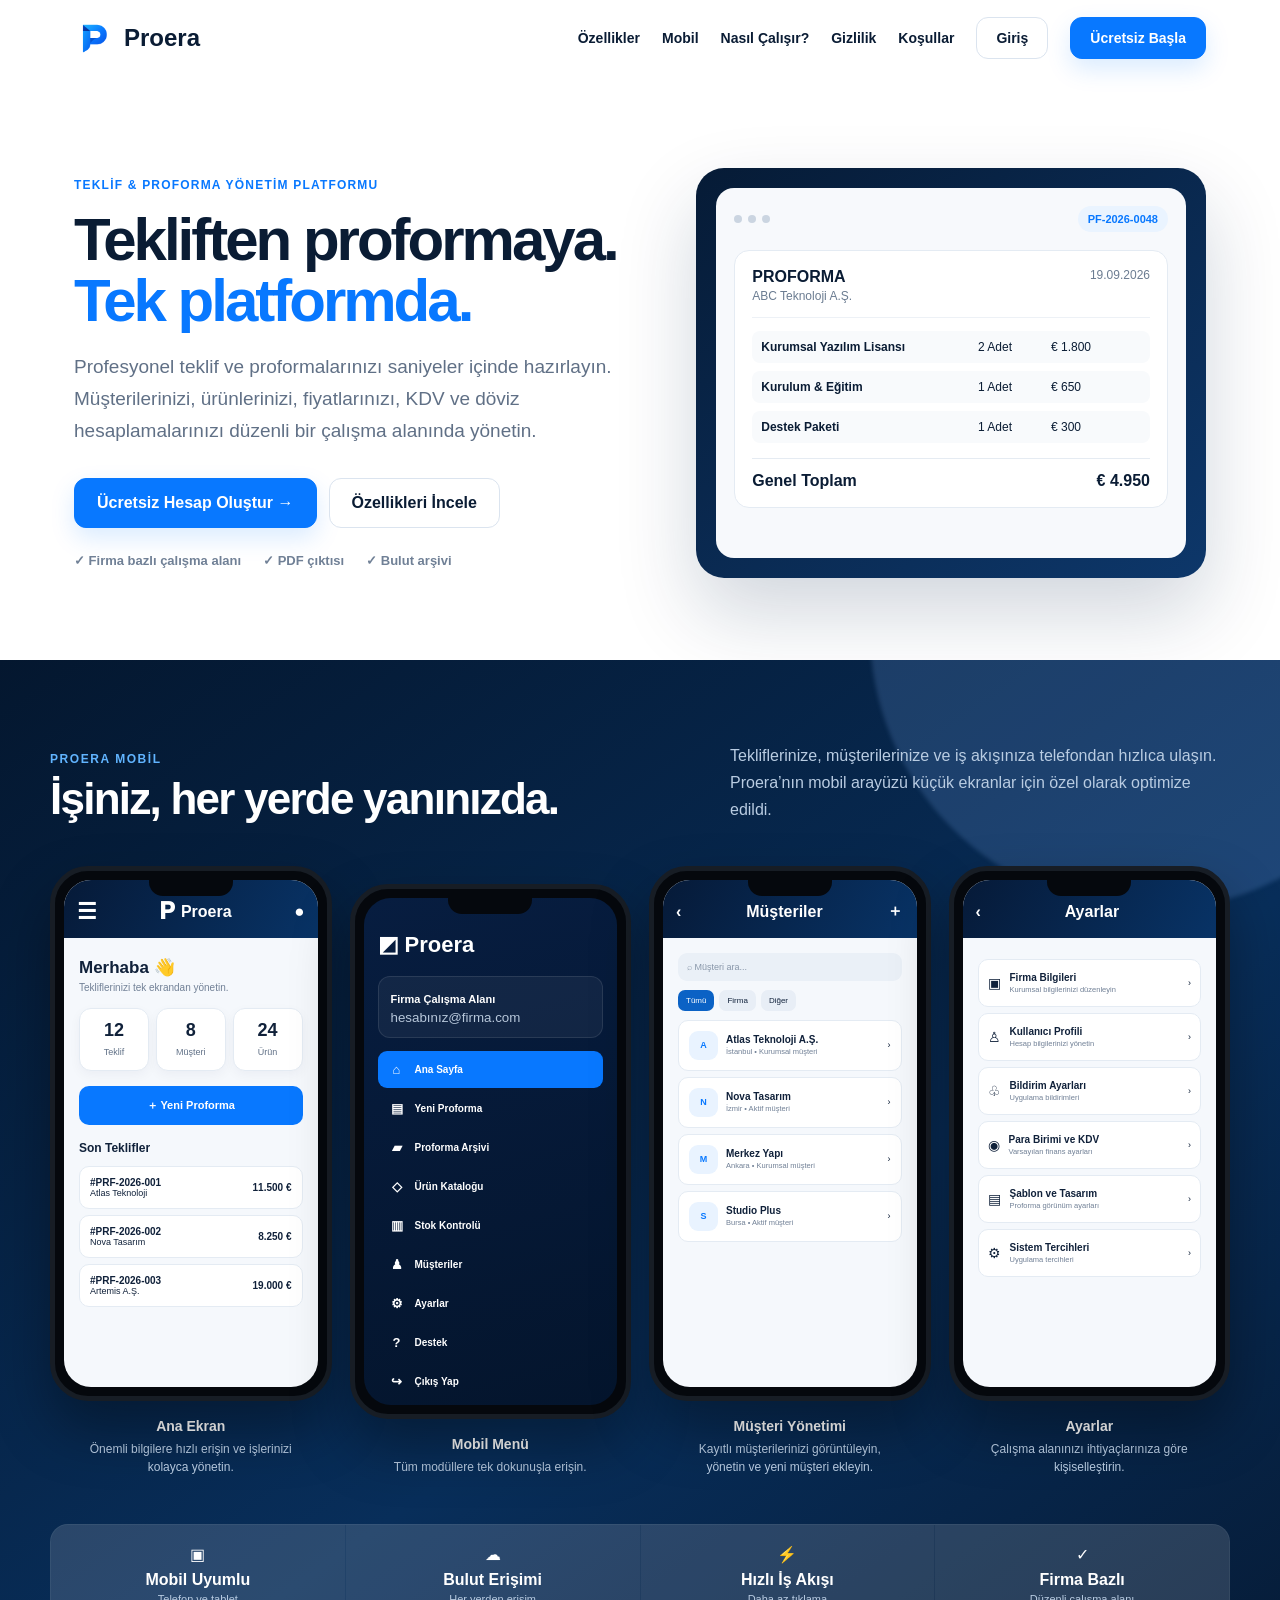
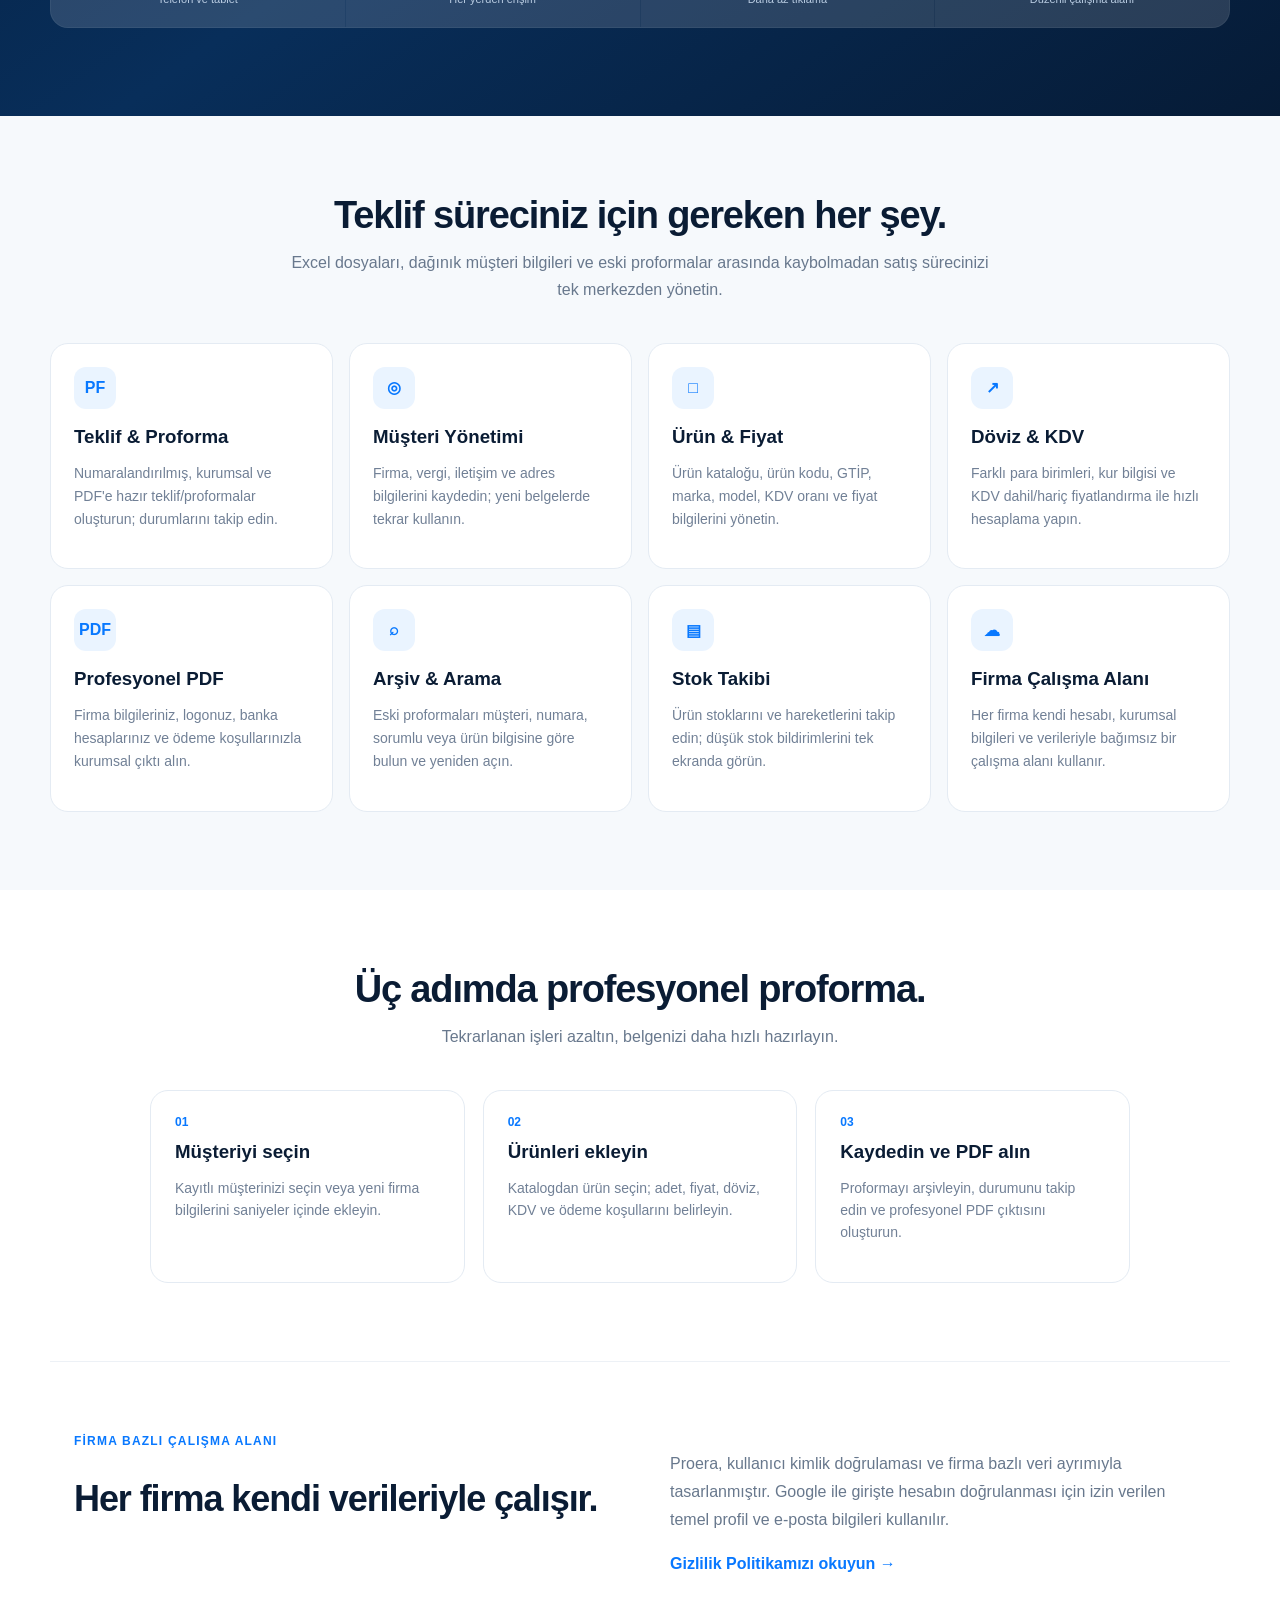
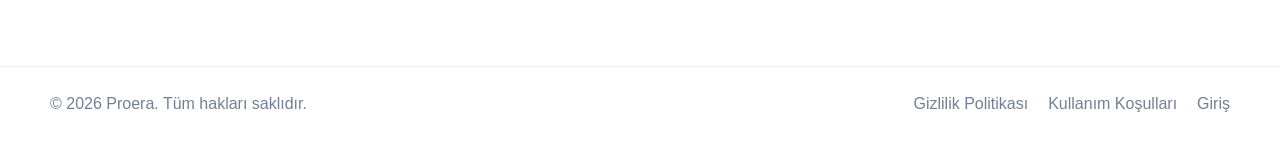
==== commit 8daa4db7: "Add files via upload" ====
--- a/index.html
+++ b/index.html
@@ -1,4 +1,4 @@
-<!doctype html><html lang="tr"><head><meta charset="utf-8"><meta name="viewport" content="width=device-width,initial-scale=1"><title>Proera — Teklif & Proforma Yönetim Platformu</title><meta name="description" content="Proera ile profesyonel teklif ve proformalar hazırlayın; müşterilerinizi, ürünlerinizi, fiyatlarınızı ve arşivinizi tek platformda yönetin."><style>*{box-sizing:border-box}html{scroll-behavior:smooth}body{margin:0;font-family:Inter,Arial,sans-serif;color:#0a1c34;background:#fff}a{text-decoration:none;color:inherit}.nav{height:76px;display:flex;align-items:center;justify-content:space-between;max-width:1180px;margin:auto;padding:0 24px}.brand{display:flex;align-items:center;gap:10px;font-size:24px;font-weight:900}.brand img{width:40px;height:40px}.navlinks{display:flex;align-items:center;gap:22px;font-size:14px;font-weight:700}.btn{display:inline-flex;align-items:center;justify-content:center;padding:12px 19px;border-radius:12px;border:1px solid #dbe4ef;font-weight:800;background:#fff}.primary{background:#0878ff;color:#fff;border-color:#0878ff;box-shadow:0 10px 25px #0878ff26}.hero{max-width:1180px;margin:0 auto;padding:92px 24px 82px;display:grid;grid-template-columns:1.04fr .96fr;gap:70px;align-items:center}.eyebrow{font-weight:900;color:#0878ff;letter-spacing:.1em;font-size:12px}.hero h1{font-size:60px;line-height:1.01;letter-spacing:-.05em;margin:18px 0}.hero h1 span{color:#0878ff}.hero p{font-size:19px;line-height:1.7;color:#607086;max-width:640px}.cta{display:flex;gap:12px;margin-top:30px;flex-wrap:wrap}.cta .btn{padding:15px 22px}.trust{display:flex;gap:22px;margin-top:25px;color:#708096;font-size:13px;font-weight:700;flex-wrap:wrap}.mock{background:linear-gradient(145deg,#061b36,#0d376a);border-radius:28px;padding:20px;box-shadow:0 35px 80px #09254a30}.window{background:#f7f9fc;border-radius:18px;padding:18px;min-height:370px}.windowbar{display:flex;justify-content:space-between;align-items:center;margin-bottom:18px}.dots{display:flex;gap:6px}.dots i{width:8px;height:8px;background:#cbd5e1;border-radius:50%}.badge{font-size:11px;font-weight:800;color:#0878ff;background:#eaf4ff;padding:7px 10px;border-radius:20px}.quote{background:#fff;border:1px solid #e4ebf3;border-radius:15px;padding:17px}.quotehead{display:flex;justify-content:space-between;gap:15px;border-bottom:1px solid #edf1f6;padding-bottom:13px;margin-bottom:13px}.quotehead b{font-size:16px}.quotehead span{font-size:12px;color:#6b7c91}.rows{display:grid;gap:8px}.row{display:grid;grid-template-columns:1fr 65px 90px;gap:8px;font-size:12px;padding:9px;background:#f8fafc;border-radius:8px}.total{display:flex;justify-content:space-between;margin-top:15px;padding-top:13px;border-top:1px solid #e5ebf2;font-weight:900}.features{background:#f6f9fc;padding:78px 24px}.inner{max-width:1180px;margin:auto}.features h2,.workflow h2{text-align:center;font-size:38px;letter-spacing:-.03em;margin:0 0 12px}.lead{text-align:center;color:#68788d;margin:0 auto 40px;max-width:700px;line-height:1.7}.grid{display:grid;grid-template-columns:repeat(4,1fr);gap:16px}.feature{background:white;border:1px solid #e4ebf3;border-radius:18px;padding:23px}.icon{width:42px;height:42px;border-radius:12px;background:#eaf4ff;color:#0878ff;display:grid;place-items:center;font-weight:900}.feature h3{margin:17px 0 8px}.feature p{color:#718096;font-size:14px;line-height:1.65}.workflow{padding:78px 24px}.steps{max-width:980px;margin:38px auto 0;display:grid;grid-template-columns:repeat(3,1fr);gap:18px}.step{border:1px solid #e4ebf3;border-radius:18px;padding:24px}.num{color:#0878ff;font-weight:900;font-size:12px}.step h3{margin:12px 0 7px}.step p{color:#718096;font-size:14px;line-height:1.6}.security{max-width:1180px;margin:0 auto;padding:72px 24px;display:grid;grid-template-columns:1fr 1fr;gap:60px;border-top:1px solid #edf1f6}.security h2{font-size:36px;letter-spacing:-.03em}.security p{color:#68788d;line-height:1.75}.footer{border-top:1px solid #e7edf4;padding:28px 24px;color:#718096}.footer>div{max-width:1180px;margin:auto;display:flex;justify-content:space-between;gap:20px;flex-wrap:wrap}.footer nav{display:flex;gap:20px;flex-wrap:wrap}@media(max-width:850px){.navlinks>a:not(.btn){display:none}.hero{grid-template-columns:1fr;padding-top:55px}.hero h1{font-size:45px}.grid{grid-template-columns:1fr 1fr}.steps{grid-template-columns:1fr}.security{grid-template-columns:1fr}.mock{display:none}}@media(max-width:520px){.grid{grid-template-columns:1fr}.hero h1{font-size:39px}.navlinks .btn:first-of-type{display:none}}
+<!doctype html><html lang="tr"><head><meta charset="utf-8"><meta name="viewport" content="width=device-width,initial-scale=1"><title>Proera — Teklif & Proforma Yönetim Platformu</title><meta name="description" content="Proera ile profesyonel teklif ve proformalar hazırlayın; müşterilerinizi, ürünlerinizi, fiyatlarınızı ve arşivinizi tek platformda yönetin."><link rel="icon" type="image/png" href="proera-silver-p.png"><meta property="og:title" content="Proera — Teklif & Proforma Yönetim Platformu"><meta property="og:description" content="Profesyonel teklif ve proformalarınızı saniyeler içinde hazırlayın, müşterilerinizi ve ürünlerinizi tek platformda yönetin."><meta property="og:image" content="proera-silver-p.png"><meta property="og:type" content="website"><meta name="twitter:card" content="summary"><style>*{box-sizing:border-box}html{scroll-behavior:smooth}body{margin:0;font-family:Inter,Arial,sans-serif;color:#0a1c34;background:#fff}a{text-decoration:none;color:inherit}.nav{height:76px;display:flex;align-items:center;justify-content:space-between;max-width:1180px;margin:auto;padding:0 24px}.brand{display:flex;align-items:center;gap:10px;font-size:24px;font-weight:900}.brand img{width:40px;height:40px}.navlinks{display:flex;align-items:center;gap:22px;font-size:14px;font-weight:700}.btn{display:inline-flex;align-items:center;justify-content:center;padding:12px 19px;border-radius:12px;border:1px solid #dbe4ef;font-weight:800;background:#fff}.primary{background:#0878ff;color:#fff;border-color:#0878ff;box-shadow:0 10px 25px #0878ff26}.hero{max-width:1180px;margin:0 auto;padding:92px 24px 82px;display:grid;grid-template-columns:1.04fr .96fr;gap:70px;align-items:center}.eyebrow{font-weight:900;color:#0878ff;letter-spacing:.1em;font-size:12px}.hero h1{font-size:60px;line-height:1.01;letter-spacing:-.05em;margin:18px 0}.hero h1 span{color:#0878ff}.hero p{font-size:19px;line-height:1.7;color:#607086;max-width:640px}.cta{display:flex;gap:12px;margin-top:30px;flex-wrap:wrap}.cta .btn{padding:15px 22px}.trust{display:flex;gap:22px;margin-top:25px;color:#708096;font-size:13px;font-weight:700;flex-wrap:wrap}.mock{background:linear-gradient(145deg,#061b36,#0d376a);border-radius:28px;padding:20px;box-shadow:0 35px 80px #09254a30}.window{background:#f7f9fc;border-radius:18px;padding:18px;min-height:370px}.windowbar{display:flex;justify-content:space-between;align-items:center;margin-bottom:18px}.dots{display:flex;gap:6px}.dots i{width:8px;height:8px;background:#cbd5e1;border-radius:50%}.badge{font-size:11px;font-weight:800;color:#0878ff;background:#eaf4ff;padding:7px 10px;border-radius:20px}.quote{background:#fff;border:1px solid #e4ebf3;border-radius:15px;padding:17px}.quotehead{display:flex;justify-content:space-between;gap:15px;border-bottom:1px solid #edf1f6;padding-bottom:13px;margin-bottom:13px}.quotehead b{font-size:16px}.quotehead span{font-size:12px;color:#6b7c91}.rows{display:grid;gap:8px}.row{display:grid;grid-template-columns:1fr 65px 90px;gap:8px;font-size:12px;padding:9px;background:#f8fafc;border-radius:8px}.total{display:flex;justify-content:space-between;margin-top:15px;padding-top:13px;border-top:1px solid #e5ebf2;font-weight:900}.features{background:#f6f9fc;padding:78px 24px}.inner{max-width:1180px;margin:auto}.features h2,.workflow h2{text-align:center;font-size:38px;letter-spacing:-.03em;margin:0 0 12px}.lead{text-align:center;color:#68788d;margin:0 auto 40px;max-width:700px;line-height:1.7}.grid{display:grid;grid-template-columns:repeat(4,1fr);gap:16px}.feature{background:white;border:1px solid #e4ebf3;border-radius:18px;padding:23px}.icon{width:42px;height:42px;border-radius:12px;background:#eaf4ff;color:#0878ff;display:grid;place-items:center;font-weight:900}.feature h3{margin:17px 0 8px}.feature p{color:#718096;font-size:14px;line-height:1.65}.workflow{padding:78px 24px}.steps{max-width:980px;margin:38px auto 0;display:grid;grid-template-columns:repeat(3,1fr);gap:18px}.step{border:1px solid #e4ebf3;border-radius:18px;padding:24px}.num{color:#0878ff;font-weight:900;font-size:12px}.step h3{margin:12px 0 7px}.step p{color:#718096;font-size:14px;line-height:1.6}.security{max-width:1180px;margin:0 auto;padding:72px 24px;display:grid;grid-template-columns:1fr 1fr;gap:60px;border-top:1px solid #edf1f6}.security h2{font-size:36px;letter-spacing:-.03em}.security p{color:#68788d;line-height:1.75}.footer{border-top:1px solid #e7edf4;padding:28px 24px;color:#718096}.footer>div{max-width:1180px;margin:auto;display:flex;justify-content:space-between;gap:20px;flex-wrap:wrap}.footer nav{display:flex;gap:20px;flex-wrap:wrap}@media(max-width:850px){.navlinks>a:not(.btn){display:none}.hero{grid-template-columns:1fr;padding-top:55px}.hero h1{font-size:45px}.grid{grid-template-columns:1fr 1fr}.steps{grid-template-columns:1fr}.security{grid-template-columns:1fr}.mock{display:none}}@media(max-width:520px){.grid{grid-template-columns:1fr}.hero h1{font-size:39px}.navlinks .btn:first-of-type{display:none}}
 .mobile-showcase{background:linear-gradient(145deg,#04172f 0%,#082e5a 58%,#061b36 100%);padding:82px 24px 88px;color:#fff;overflow:hidden;position:relative}
 .mobile-showcase:before{content:"";position:absolute;width:560px;height:560px;border-radius:50%;right:-150px;top:-310px;background:rgba(132,184,255,.18);filter:blur(2px)}
 .showcase-inner{max-width:1180px;margin:auto;position:relative;z-index:1}
@@ -24,7 +24,7 @@
 .showcase-benefits{display:grid;grid-template-columns:repeat(4,1fr);gap:1px;margin-top:48px;background:#ffffff1a;border:1px solid #ffffff18;border-radius:18px;overflow:hidden}.benefit{background:#ffffff0b;padding:20px;text-align:center}.benefit b{display:block;margin-top:7px}.benefit span{font-size:11px;color:#b9cce2}
 @media(max-width:1000px){.phones{grid-template-columns:repeat(2,minmax(220px,300px));justify-content:center}.showcase-head{align-items:flex-start;flex-direction:column}.showcase-benefits{grid-template-columns:1fr 1fr}}
 @media(max-width:600px){.mobile-showcase{padding:60px 18px}.showcase-head h2{font-size:34px}.phones{display:flex;overflow-x:auto;justify-content:flex-start;scroll-snap-type:x mandatory;padding:0 10px 20px;gap:16px}.phone-wrap{min-width:82vw;scroll-snap-align:center}.phone{height:560px}.showcase-benefits{grid-template-columns:1fr 1fr}}
-</style></head><body><header class="nav"><a class="brand" href="/"><img src="proera-logo.svg" alt="Proera logo">Proera</a><nav class="navlinks"><a href="#ozellikler">Özellikler</a><a href="#mobil">Mobil</a><a href="#nasil">Nasıl Çalışır?</a><a href="privacy.html">Gizlilik</a><a class="btn" href="app.html">Giriş</a><a class="btn primary" href="app.html">Ücretsiz Başla</a></nav></header><main><section class="hero"><div><div class="eyebrow">TEKLİF & PROFORMA YÖNETİM PLATFORMU</div><h1>Tekliften proformaya.<br><span>Tek platformda.</span></h1><p>Profesyonel teklif ve proformalarınızı saniyeler içinde hazırlayın. Müşterilerinizi, ürünlerinizi, fiyatlarınızı, KDV ve döviz hesaplamalarınızı düzenli bir çalışma alanında yönetin.</p><div class="cta"><a class="btn primary" href="app.html">Ücretsiz Hesap Oluştur →</a><a class="btn" href="#ozellikler">Özellikleri İncele</a></div><div class="trust"><span>✓ Firma bazlı çalışma alanı</span><span>✓ PDF çıktısı</span><span>✓ Bulut arşivi</span></div></div><div class="mock"><div class="window"><div class="windowbar"><div class="dots"><i></i><i></i><i></i></div><div class="badge">PF-2026-0048</div></div><div class="quote"><div class="quotehead"><div><b>PROFORMA</b><br><span>ABC Teknoloji A.Ş.</span></div><span>19.09.2026</span></div><div class="rows"><div class="row"><b>Kurumsal Yazılım Lisansı</b><span>2 Adet</span><span>€ 1.800</span></div><div class="row"><b>Kurulum & Eğitim</b><span>1 Adet</span><span>€ 650</span></div><div class="row"><b>Destek Paketi</b><span>1 Adet</span><span>€ 300</span></div></div><div class="total"><span>Genel Toplam</span><span>€ 4.950</span></div></div></div></div></section>
+</style></head><body><header class="nav"><a class="brand" href="/"><img src="proera-silver-p.png" width="40" height="40" style="border-radius:9px" alt="Proera logo">Proera</a><nav class="navlinks"><a href="#ozellikler">Özellikler</a><a href="#mobil">Mobil</a><a href="#nasil">Nasıl Çalışır?</a><a href="privacy.html">Gizlilik</a><a href="terms.html">Koşullar</a><a class="btn" href="app.html">Giriş</a><a class="btn primary" href="app.html">Ücretsiz Başla</a></nav></header><main><section class="hero"><div><div class="eyebrow">TEKLİF & PROFORMA YÖNETİM PLATFORMU</div><h1>Tekliften proformaya.<br><span>Tek platformda.</span></h1><p>Profesyonel teklif ve proformalarınızı saniyeler içinde hazırlayın. Müşterilerinizi, ürünlerinizi, fiyatlarınızı, KDV ve döviz hesaplamalarınızı düzenli bir çalışma alanında yönetin.</p><div class="cta"><a class="btn primary" href="app.html">Ücretsiz Hesap Oluştur →</a><a class="btn" href="#ozellikler">Özellikleri İncele</a></div><div class="trust"><span>✓ Firma bazlı çalışma alanı</span><span>✓ PDF çıktısı</span><span>✓ Bulut arşivi</span></div></div><div class="mock"><div class="window"><div class="windowbar"><div class="dots"><i></i><i></i><i></i></div><div class="badge">PF-2026-0048</div></div><div class="quote"><div class="quotehead"><div><b>PROFORMA</b><br><span>ABC Teknoloji A.Ş.</span></div><span>19.09.2026</span></div><div class="rows"><div class="row"><b>Kurumsal Yazılım Lisansı</b><span>2 Adet</span><span>€ 1.800</span></div><div class="row"><b>Kurulum & Eğitim</b><span>1 Adet</span><span>€ 650</span></div><div class="row"><b>Destek Paketi</b><span>1 Adet</span><span>€ 300</span></div></div><div class="total"><span>Genel Toplam</span><span>€ 4.950</span></div></div></div></div></section>
 <section class="mobile-showcase" id="mobil">
  <div class="showcase-inner">
   <div class="showcase-head"><div><div class="showcase-kicker">PROERA MOBİL</div><h2>İşiniz, her yerde yanınızda.</h2></div><p>Tekliflerinize, müşterilerinize ve iş akışınıza telefondan hızlıca ulaşın. Proera’nın mobil arayüzü küçük ekranlar için özel olarak optimize edildi.</p></div>
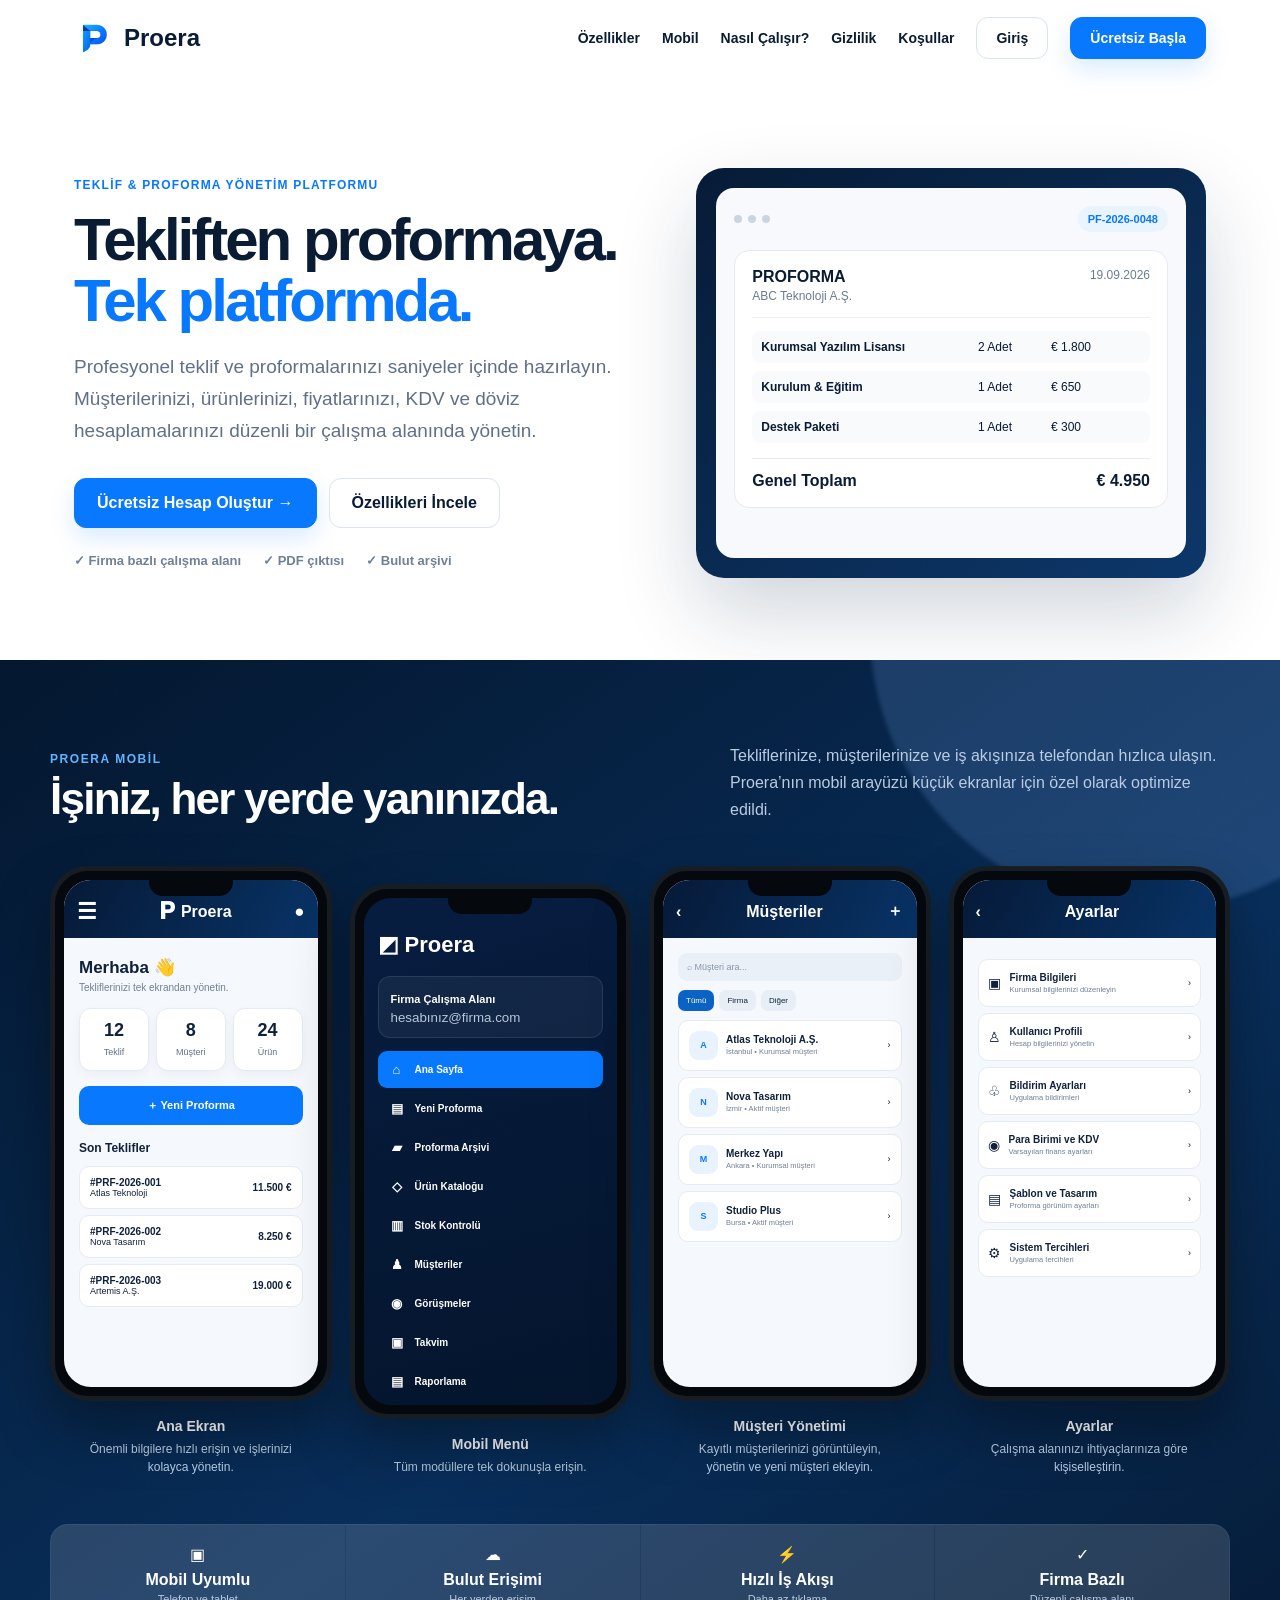
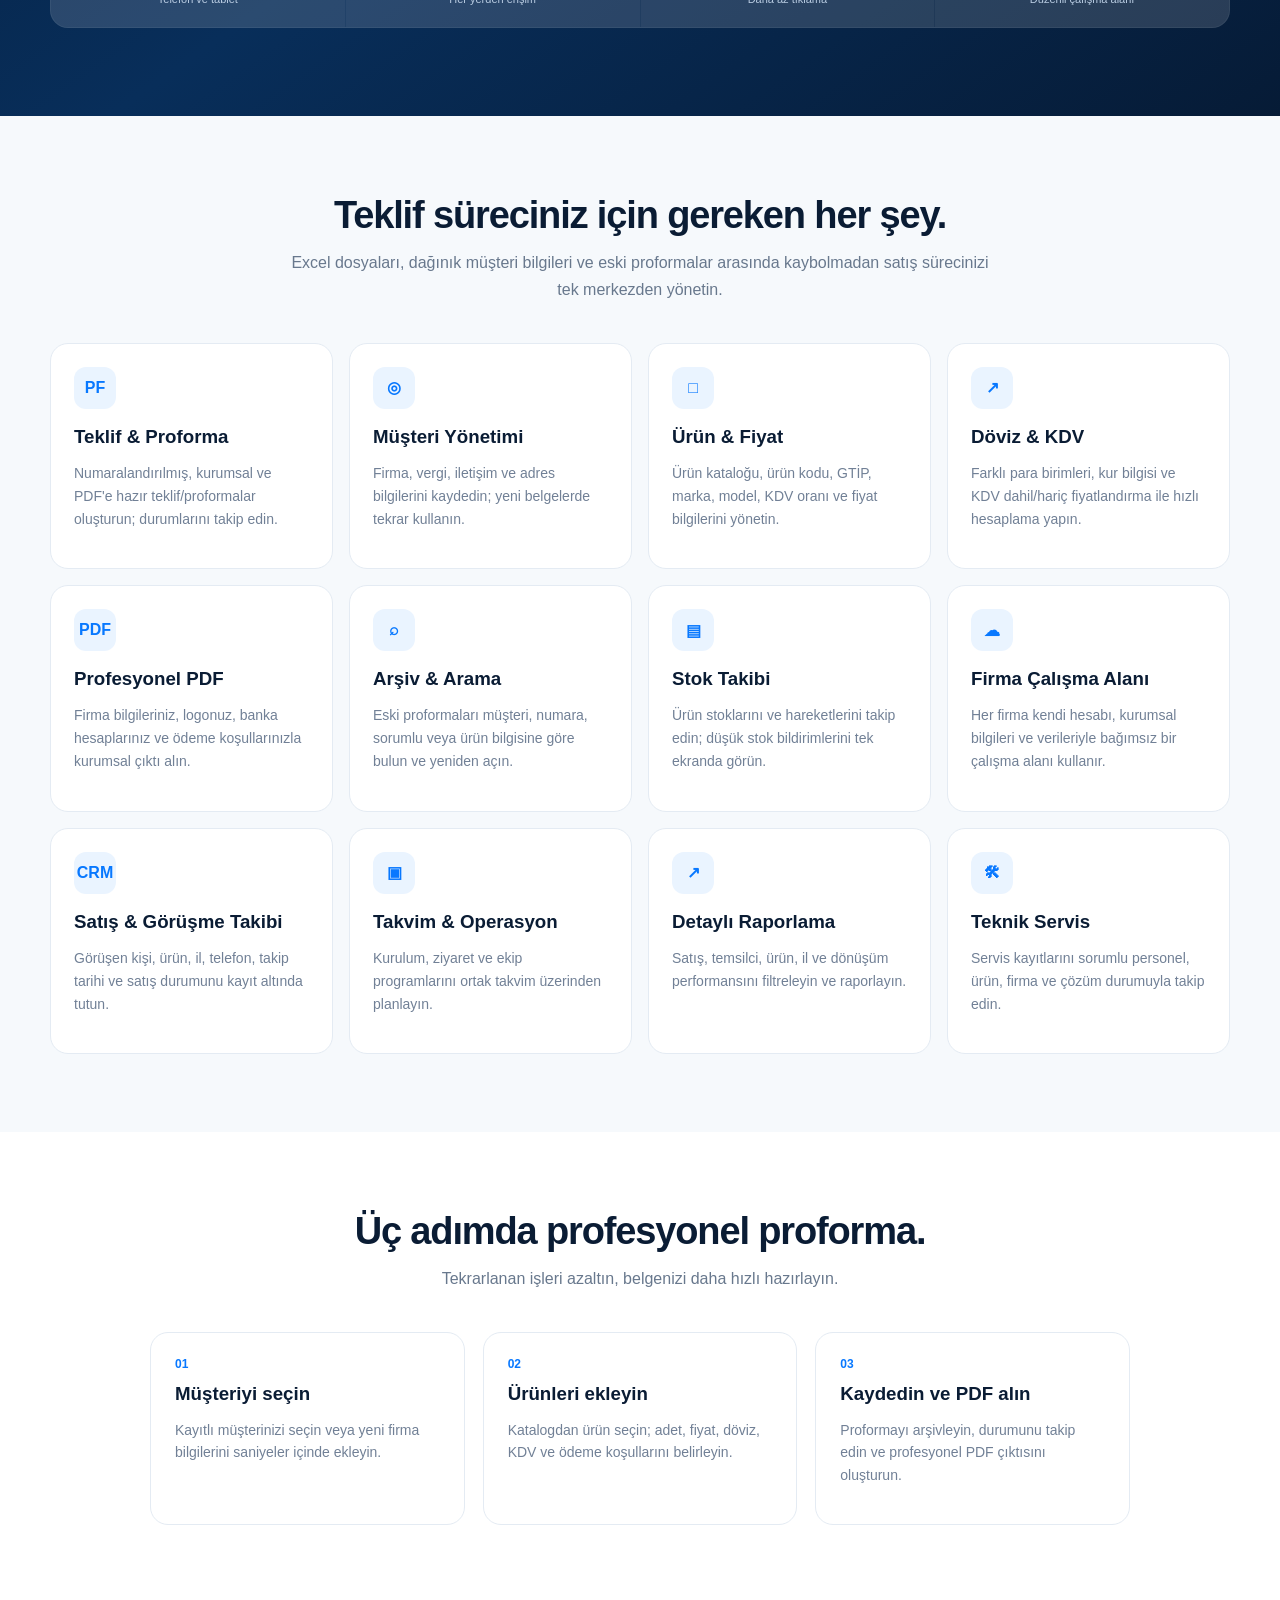
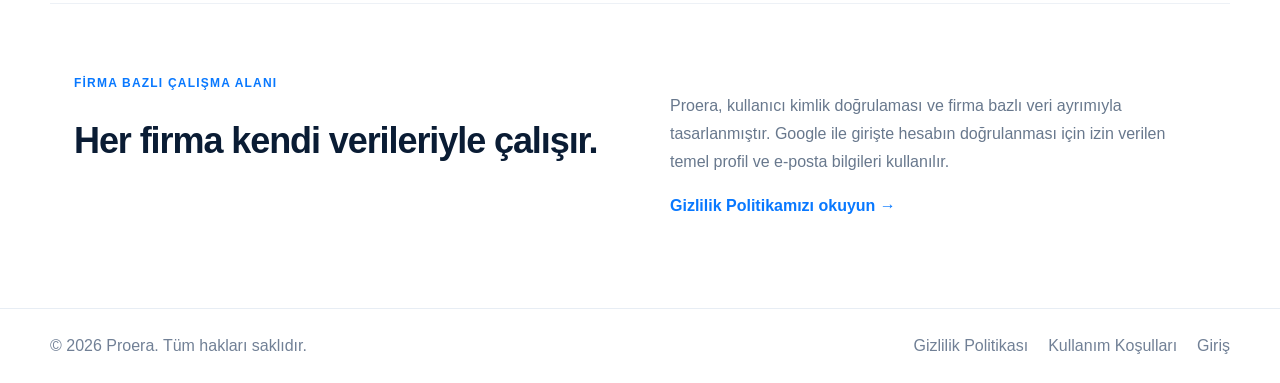
==== commit ec5e73b3: "Add files via upload" ====
--- a/index.html
+++ b/index.html
@@ -30,11 +30,11 @@
   <div class="showcase-head"><div><div class="showcase-kicker">PROERA MOBİL</div><h2>İşiniz, her yerde yanınızda.</h2></div><p>Tekliflerinize, müşterilerinize ve iş akışınıza telefondan hızlıca ulaşın. Proera’nın mobil arayüzü küçük ekranlar için özel olarak optimize edildi.</p></div>
   <div class="phones">
    <div class="phone-wrap"><div class="phone"><div class="screen"><div class="mtop"><span class="hamb">☰</span><span class="mbrand"><span class="mlogo">P</span> Proera</span><span class="bell">●</span></div><div class="mbody"><div class="hello">Merhaba 👋</div><div class="sub">Tekliflerinizi tek ekrandan yönetin.</div><div class="stats"><div class="stat"><b>12</b><span>Teklif</span></div><div class="stat"><b>8</b><span>Müşteri</span></div><div class="stat"><b>24</b><span>Ürün</span></div></div><div class="newq">＋ Yeni Proforma</div><div class="msection">Son Teklifler</div><div class="qrow"><span><b>#PRF-2026-001</b><br>Atlas Teknoloji</span><b>11.500 €</b></div><div class="qrow"><span><b>#PRF-2026-002</b><br>Nova Tasarım</span><b>8.250 €</b></div><div class="qrow"><span><b>#PRF-2026-003</b><br>Artemis A.Ş.</span><b>19.000 €</b></div></div></div></div><div class="phone-label">Ana Ekran</div><div class="phone-desc">Önemli bilgilere hızlı erişin ve işlerinizi kolayca yönetin.</div></div>
-   <div class="phone-wrap"><div class="phone"><div class="screen"><div class="drawer-screen"><div class="drawer-brand">◩ Proera</div><div class="profile-mini"><b>Firma Çalışma Alanı</b><small>hesabınız@firma.com</small></div><div class="menuitem active"><span class="mi">⌂</span>Ana Sayfa</div><div class="menuitem"><span class="mi">▤</span>Yeni Proforma</div><div class="menuitem"><span class="mi">▰</span>Proforma Arşivi</div><div class="menuitem"><span class="mi">◇</span>Ürün Kataloğu</div><div class="menuitem"><span class="mi">▥</span>Stok Kontrolü</div><div class="menuitem"><span class="mi">♟</span>Müşteriler</div><div class="menuitem"><span class="mi">⚙</span>Ayarlar</div><div class="menuitem"><span class="mi">?</span>Destek</div><div class="menuitem"><span class="mi">↪</span>Çıkış Yap</div></div></div></div><div class="phone-label">Mobil Menü</div><div class="phone-desc">Tüm modüllere tek dokunuşla erişin.</div></div>
+   <div class="phone-wrap"><div class="phone"><div class="screen"><div class="drawer-screen"><div class="drawer-brand">◩ Proera</div><div class="profile-mini"><b>Firma Çalışma Alanı</b><small>hesabınız@firma.com</small></div><div class="menuitem active"><span class="mi">⌂</span>Ana Sayfa</div><div class="menuitem"><span class="mi">▤</span>Yeni Proforma</div><div class="menuitem"><span class="mi">▰</span>Proforma Arşivi</div><div class="menuitem"><span class="mi">◇</span>Ürün Kataloğu</div><div class="menuitem"><span class="mi">▥</span>Stok Kontrolü</div><div class="menuitem"><span class="mi">♟</span>Müşteriler</div><div class="menuitem"><span class="mi">◉</span>Görüşmeler</div><div class="menuitem"><span class="mi">▣</span>Takvim</div><div class="menuitem"><span class="mi">▤</span>Raporlama</div><div class="menuitem"><span class="mi">🛠</span>Teknik Servis</div><div class="menuitem"><span class="mi">⚙</span>Ayarlar</div><div class="menuitem"><span class="mi">?</span>Destek</div><div class="menuitem"><span class="mi">↪</span>Çıkış Yap</div></div></div></div><div class="phone-label">Mobil Menü</div><div class="phone-desc">Tüm modüllere tek dokunuşla erişin.</div></div>
    <div class="phone-wrap"><div class="phone"><div class="screen"><div class="mtop"><span>‹</span><span>Müşteriler</span><span>＋</span></div><div class="mbody"><div class="searchbar">⌕ Müşteri ara...</div><div class="chips"><span class="chip on">Tümü</span><span class="chip">Firma</span><span class="chip">Diğer</span></div><div class="crow"><div class="avatar">A</div><div class="cinfo"><b>Atlas Teknoloji A.Ş.</b><small>İstanbul • Kurumsal müşteri</small></div>›</div><div class="crow"><div class="avatar">N</div><div class="cinfo"><b>Nova Tasarım</b><small>İzmir • Aktif müşteri</small></div>›</div><div class="crow"><div class="avatar">M</div><div class="cinfo"><b>Merkez Yapı</b><small>Ankara • Kurumsal müşteri</small></div>›</div><div class="crow"><div class="avatar">S</div><div class="cinfo"><b>Studio Plus</b><small>Bursa • Aktif müşteri</small></div>›</div></div></div></div><div class="phone-label">Müşteri Yönetimi</div><div class="phone-desc">Kayıtlı müşterilerinizi görüntüleyin, yönetin ve yeni müşteri ekleyin.</div></div>
    <div class="phone-wrap"><div class="phone"><div class="screen"><div class="mtop"><span>‹</span><span>Ayarlar</span><span></span></div><div class="mbody"><div class="setrow"><span class="seticon">▣</span><div class="setinfo"><b>Firma Bilgileri</b><small>Kurumsal bilgilerinizi düzenleyin</small></div>›</div><div class="setrow"><span class="seticon">♙</span><div class="setinfo"><b>Kullanıcı Profili</b><small>Hesap bilgilerinizi yönetin</small></div>›</div><div class="setrow"><span class="seticon">♧</span><div class="setinfo"><b>Bildirim Ayarları</b><small>Uygulama bildirimleri</small></div>›</div><div class="setrow"><span class="seticon">◉</span><div class="setinfo"><b>Para Birimi ve KDV</b><small>Varsayılan finans ayarları</small></div>›</div><div class="setrow"><span class="seticon">▤</span><div class="setinfo"><b>Şablon ve Tasarım</b><small>Proforma görünüm ayarları</small></div>›</div><div class="setrow"><span class="seticon">⚙</span><div class="setinfo"><b>Sistem Tercihleri</b><small>Uygulama tercihleri</small></div>›</div></div></div></div><div class="phone-label">Ayarlar</div><div class="phone-desc">Çalışma alanınızı ihtiyaçlarınıza göre kişiselleştirin.</div></div>
   </div>
   <div class="showcase-benefits"><div class="benefit">▣<b>Mobil Uyumlu</b><span>Telefon ve tablet</span></div><div class="benefit">☁<b>Bulut Erişimi</b><span>Her yerden erişim</span></div><div class="benefit">⚡<b>Hızlı İş Akışı</b><span>Daha az tıklama</span></div><div class="benefit">✓<b>Firma Bazlı</b><span>Düzenli çalışma alanı</span></div></div>
  </div>
 </section>
-<section id="ozellikler" class="features"><div class="inner"><h2>Teklif süreciniz için gereken her şey.</h2><p class="lead">Excel dosyaları, dağınık müşteri bilgileri ve eski proformalar arasında kaybolmadan satış sürecinizi tek merkezden yönetin.</p><div class="grid"><article class="feature"><div class="icon">PF</div><h3>Teklif & Proforma</h3><p>Numaralandırılmış, kurumsal ve PDF'e hazır teklif/proformalar oluşturun; durumlarını takip edin.</p></article><article class="feature"><div class="icon">◎</div><h3>Müşteri Yönetimi</h3><p>Firma, vergi, iletişim ve adres bilgilerini kaydedin; yeni belgelerde tekrar kullanın.</p></article><article class="feature"><div class="icon">□</div><h3>Ürün & Fiyat</h3><p>Ürün kataloğu, ürün kodu, GTİP, marka, model, KDV oranı ve fiyat bilgilerini yönetin.</p></article><article class="feature"><div class="icon">↗</div><h3>Döviz & KDV</h3><p>Farklı para birimleri, kur bilgisi ve KDV dahil/hariç fiyatlandırma ile hızlı hesaplama yapın.</p></article><article class="feature"><div class="icon">PDF</div><h3>Profesyonel PDF</h3><p>Firma bilgileriniz, logonuz, banka hesaplarınız ve ödeme koşullarınızla kurumsal çıktı alın.</p></article><article class="feature"><div class="icon">⌕</div><h3>Arşiv & Arama</h3><p>Eski proformaları müşteri, numara, sorumlu veya ürün bilgisine göre bulun ve yeniden açın.</p></article><article class="feature"><div class="icon">▤</div><h3>Stok Takibi</h3><p>Ürün stoklarını ve hareketlerini takip edin; düşük stok bildirimlerini tek ekranda görün.</p></article><article class="feature"><div class="icon">☁</div><h3>Firma Çalışma Alanı</h3><p>Her firma kendi hesabı, kurumsal bilgileri ve verileriyle bağımsız bir çalışma alanı kullanır.</p></article></div></div></section><section id="nasil" class="workflow"><h2>Üç adımda profesyonel proforma.</h2><p class="lead">Tekrarlanan işleri azaltın, belgenizi daha hızlı hazırlayın.</p><div class="steps"><article class="step"><div class="num">01</div><h3>Müşteriyi seçin</h3><p>Kayıtlı müşterinizi seçin veya yeni firma bilgilerini saniyeler içinde ekleyin.</p></article><article class="step"><div class="num">02</div><h3>Ürünleri ekleyin</h3><p>Katalogdan ürün seçin; adet, fiyat, döviz, KDV ve ödeme koşullarını belirleyin.</p></article><article class="step"><div class="num">03</div><h3>Kaydedin ve PDF alın</h3><p>Proformayı arşivleyin, durumunu takip edin ve profesyonel PDF çıktısını oluşturun.</p></article></div></section><section id="guvenlik" class="security"><div><div class="eyebrow">FİRMA BAZLI ÇALIŞMA ALANI</div><h2>Her firma kendi verileriyle çalışır.</h2></div><div><p>Proera, kullanıcı kimlik doğrulaması ve firma bazlı veri ayrımıyla tasarlanmıştır. Google ile girişte hesabın doğrulanması için izin verilen temel profil ve e-posta bilgileri kullanılır.</p><p><a style="color:#0878ff;font-weight:800" href="privacy.html">Gizlilik Politikamızı okuyun →</a></p></div></section></main><footer class="footer"><div><span>© 2026 Proera. Tüm hakları saklıdır.</span><nav><a href="privacy.html">Gizlilik Politikası</a><a href="terms.html">Kullanım Koşulları</a><a href="app.html">Giriş</a></nav></div></footer></body></html>
+<section id="ozellikler" class="features"><div class="inner"><h2>Teklif süreciniz için gereken her şey.</h2><p class="lead">Excel dosyaları, dağınık müşteri bilgileri ve eski proformalar arasında kaybolmadan satış sürecinizi tek merkezden yönetin.</p><div class="grid"><article class="feature"><div class="icon">PF</div><h3>Teklif & Proforma</h3><p>Numaralandırılmış, kurumsal ve PDF'e hazır teklif/proformalar oluşturun; durumlarını takip edin.</p></article><article class="feature"><div class="icon">◎</div><h3>Müşteri Yönetimi</h3><p>Firma, vergi, iletişim ve adres bilgilerini kaydedin; yeni belgelerde tekrar kullanın.</p></article><article class="feature"><div class="icon">□</div><h3>Ürün & Fiyat</h3><p>Ürün kataloğu, ürün kodu, GTİP, marka, model, KDV oranı ve fiyat bilgilerini yönetin.</p></article><article class="feature"><div class="icon">↗</div><h3>Döviz & KDV</h3><p>Farklı para birimleri, kur bilgisi ve KDV dahil/hariç fiyatlandırma ile hızlı hesaplama yapın.</p></article><article class="feature"><div class="icon">PDF</div><h3>Profesyonel PDF</h3><p>Firma bilgileriniz, logonuz, banka hesaplarınız ve ödeme koşullarınızla kurumsal çıktı alın.</p></article><article class="feature"><div class="icon">⌕</div><h3>Arşiv & Arama</h3><p>Eski proformaları müşteri, numara, sorumlu veya ürün bilgisine göre bulun ve yeniden açın.</p></article><article class="feature"><div class="icon">▤</div><h3>Stok Takibi</h3><p>Ürün stoklarını ve hareketlerini takip edin; düşük stok bildirimlerini tek ekranda görün.</p></article><article class="feature"><div class="icon">☁</div><h3>Firma Çalışma Alanı</h3><p>Her firma kendi hesabı, kurumsal bilgileri ve verileriyle bağımsız bir çalışma alanı kullanır.</p></article><article class="feature"><div class="icon">CRM</div><h3>Satış & Görüşme Takibi</h3><p>Görüşen kişi, ürün, il, telefon, takip tarihi ve satış durumunu kayıt altında tutun.</p></article><article class="feature"><div class="icon">▣</div><h3>Takvim & Operasyon</h3><p>Kurulum, ziyaret ve ekip programlarını ortak takvim üzerinden planlayın.</p></article><article class="feature"><div class="icon">↗</div><h3>Detaylı Raporlama</h3><p>Satış, temsilci, ürün, il ve dönüşüm performansını filtreleyin ve raporlayın.</p></article><article class="feature"><div class="icon">🛠</div><h3>Teknik Servis</h3><p>Servis kayıtlarını sorumlu personel, ürün, firma ve çözüm durumuyla takip edin.</p></article></div></div></section><section id="nasil" class="workflow"><h2>Üç adımda profesyonel proforma.</h2><p class="lead">Tekrarlanan işleri azaltın, belgenizi daha hızlı hazırlayın.</p><div class="steps"><article class="step"><div class="num">01</div><h3>Müşteriyi seçin</h3><p>Kayıtlı müşterinizi seçin veya yeni firma bilgilerini saniyeler içinde ekleyin.</p></article><article class="step"><div class="num">02</div><h3>Ürünleri ekleyin</h3><p>Katalogdan ürün seçin; adet, fiyat, döviz, KDV ve ödeme koşullarını belirleyin.</p></article><article class="step"><div class="num">03</div><h3>Kaydedin ve PDF alın</h3><p>Proformayı arşivleyin, durumunu takip edin ve profesyonel PDF çıktısını oluşturun.</p></article></div></section><section id="guvenlik" class="security"><div><div class="eyebrow">FİRMA BAZLI ÇALIŞMA ALANI</div><h2>Her firma kendi verileriyle çalışır.</h2></div><div><p>Proera, kullanıcı kimlik doğrulaması ve firma bazlı veri ayrımıyla tasarlanmıştır. Google ile girişte hesabın doğrulanması için izin verilen temel profil ve e-posta bilgileri kullanılır.</p><p><a style="color:#0878ff;font-weight:800" href="privacy.html">Gizlilik Politikamızı okuyun →</a></p></div></section></main><footer class="footer"><div><span>© 2026 Proera. Tüm hakları saklıdır.</span><nav><a href="privacy.html">Gizlilik Politikası</a><a href="terms.html">Kullanım Koşulları</a><a href="app.html">Giriş</a></nav></div></footer></body></html>
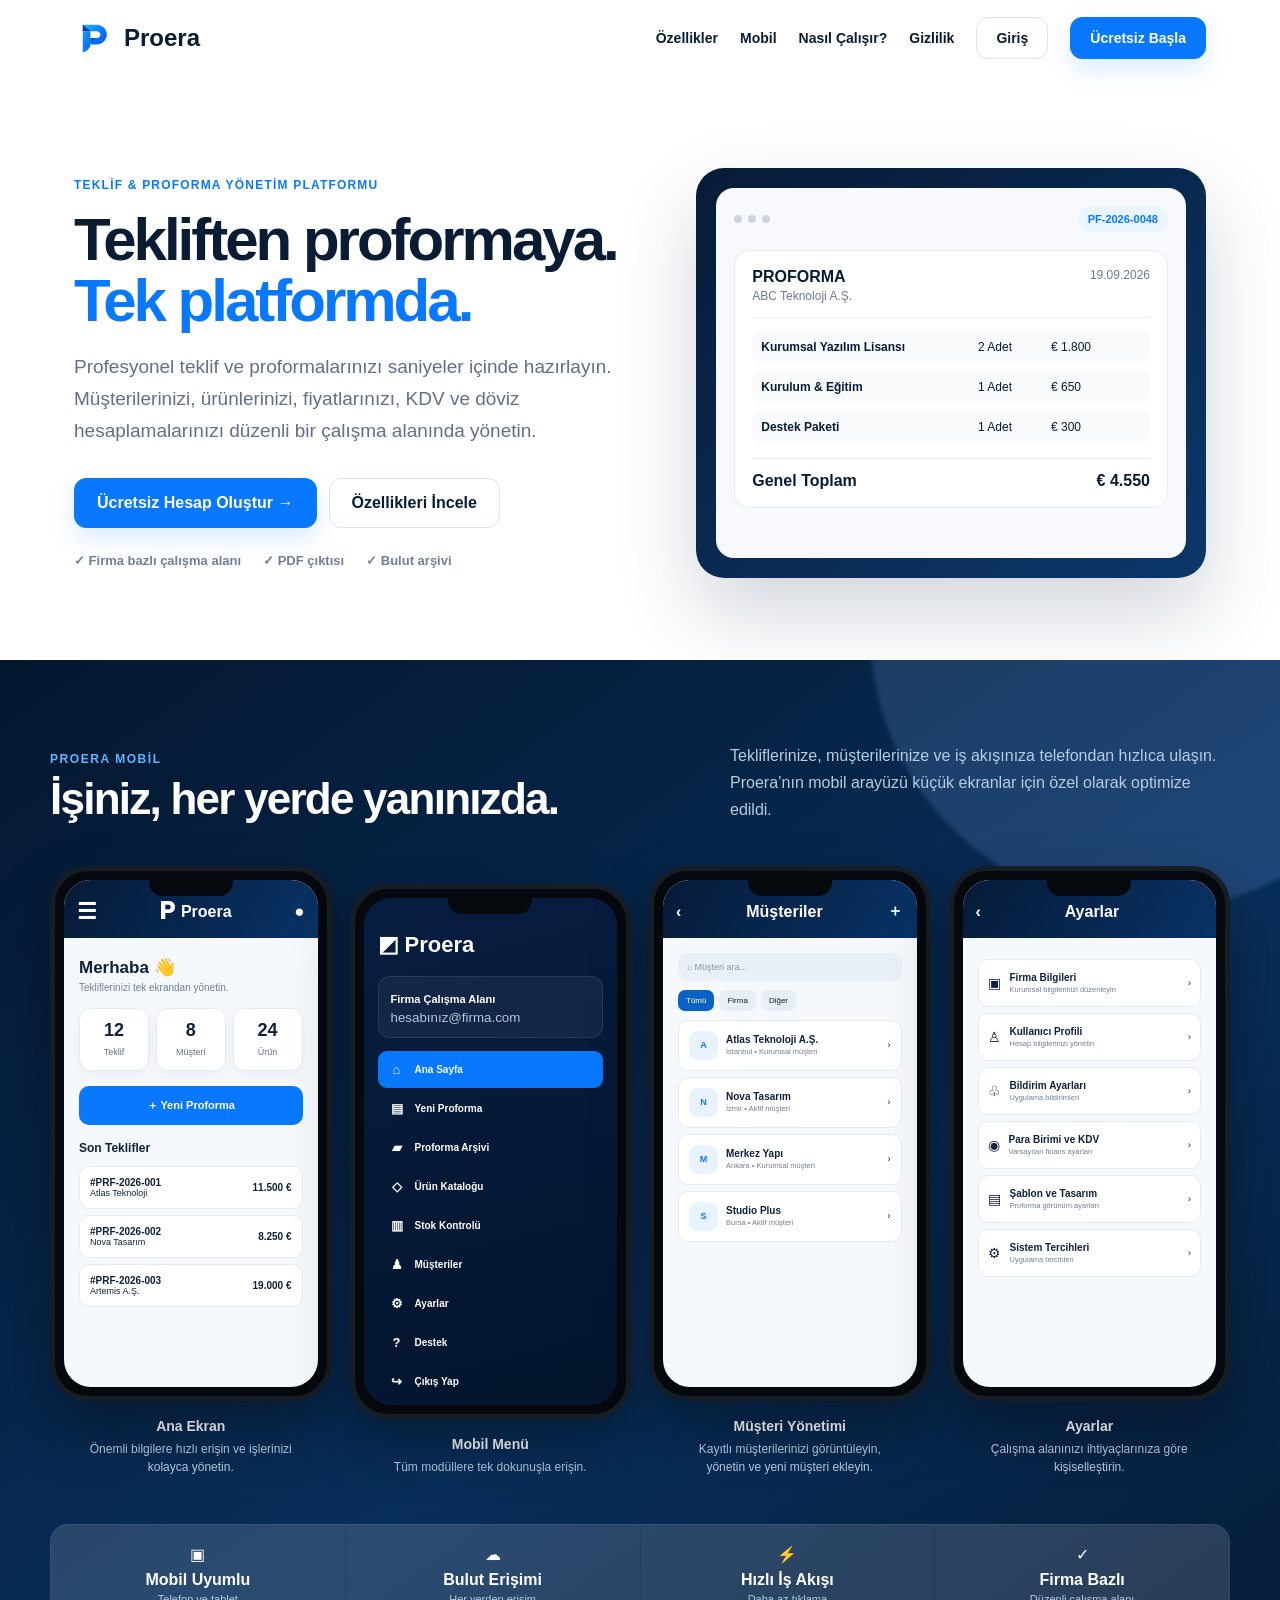
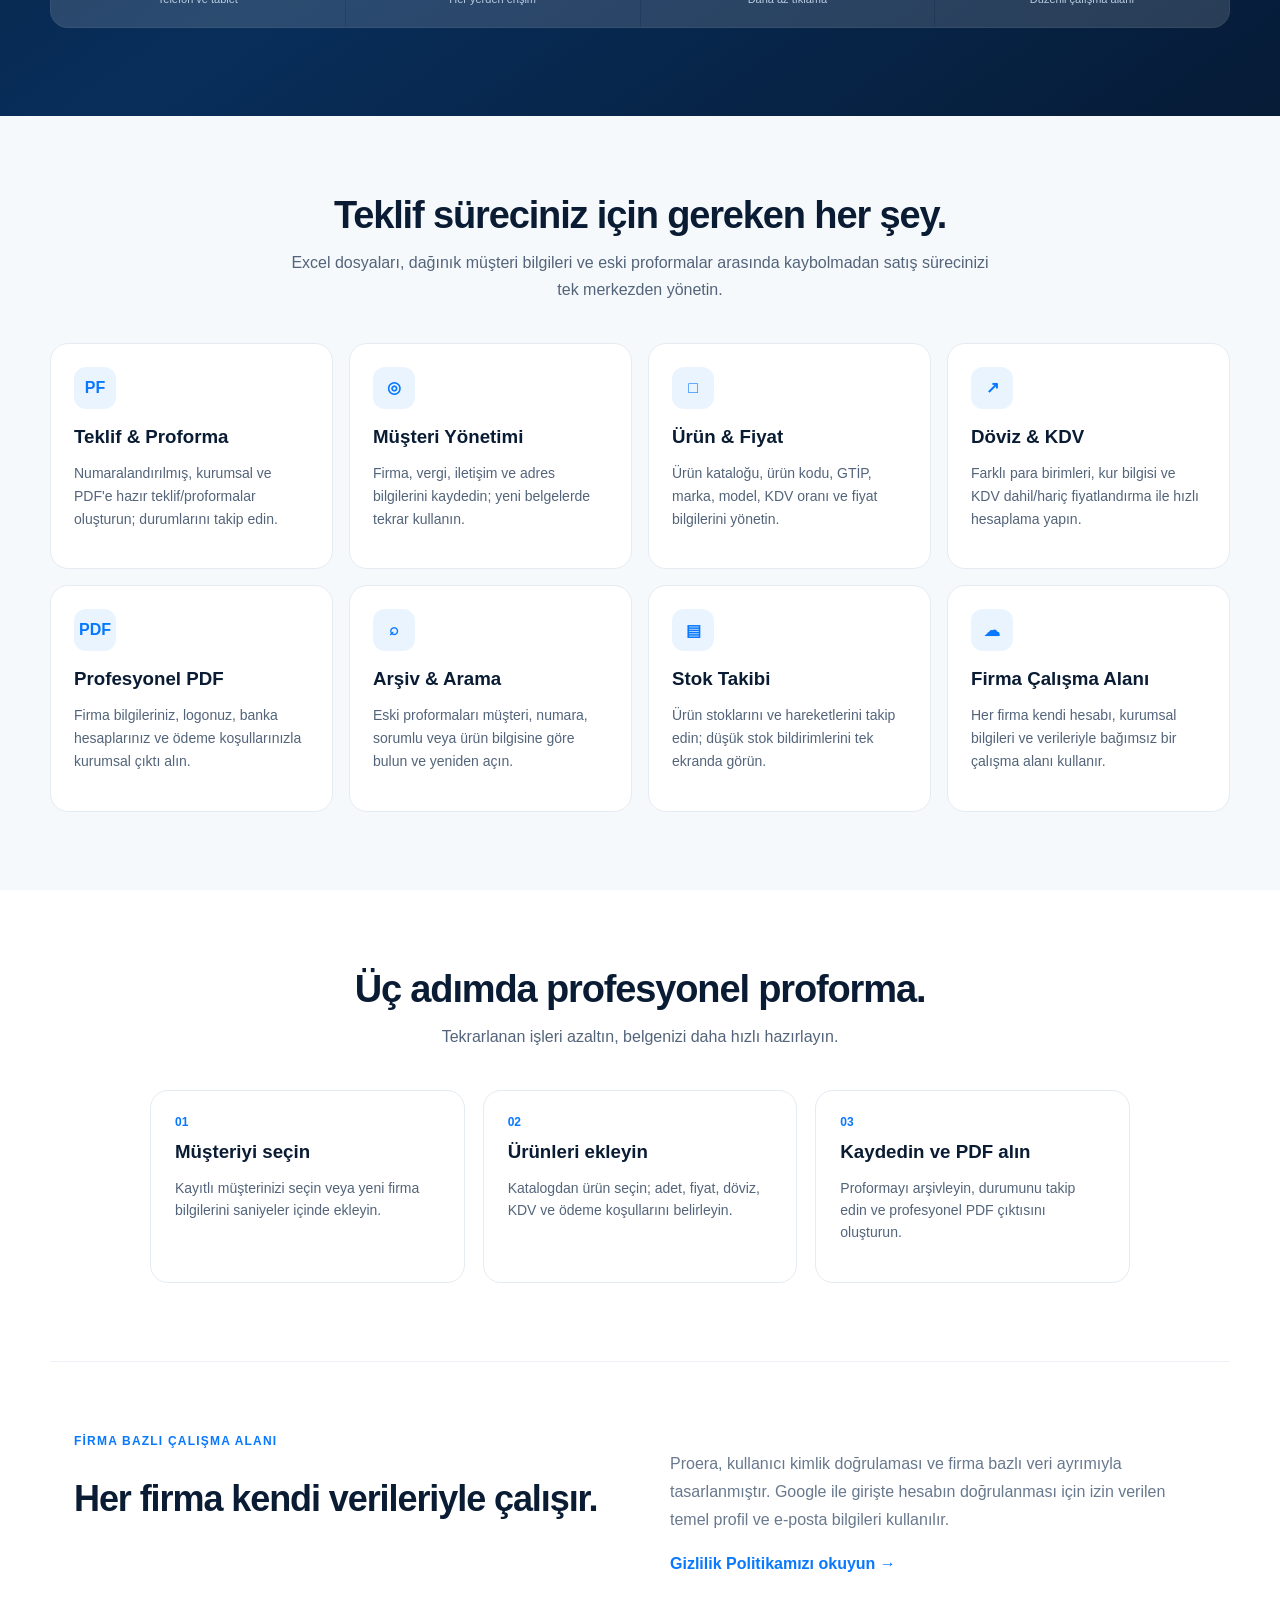
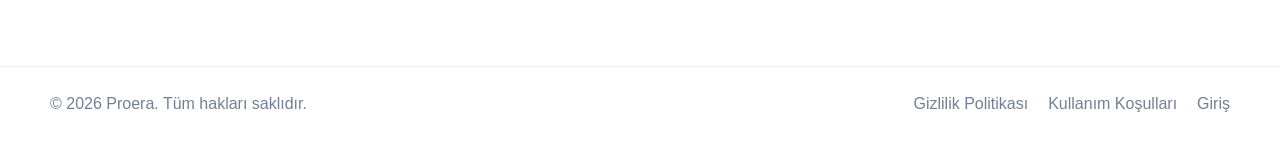
==== commit 6cbe6139: "Add files via upload" ====
--- a/index.html
+++ b/index.html
@@ -1,4 +1,4 @@
-<!doctype html><html lang="tr"><head><meta charset="utf-8"><meta name="viewport" content="width=device-width,initial-scale=1"><title>Proera — Teklif & Proforma Yönetim Platformu</title><meta name="description" content="Proera ile profesyonel teklif ve proformalar hazırlayın; müşterilerinizi, ürünlerinizi, fiyatlarınızı ve arşivinizi tek platformda yönetin."><link rel="icon" type="image/png" href="proera-silver-p.png"><meta property="og:title" content="Proera — Teklif & Proforma Yönetim Platformu"><meta property="og:description" content="Profesyonel teklif ve proformalarınızı saniyeler içinde hazırlayın, müşterilerinizi ve ürünlerinizi tek platformda yönetin."><meta property="og:image" content="proera-silver-p.png"><meta property="og:type" content="website"><meta name="twitter:card" content="summary"><style>*{box-sizing:border-box}html{scroll-behavior:smooth}body{margin:0;font-family:Inter,Arial,sans-serif;color:#0a1c34;background:#fff}a{text-decoration:none;color:inherit}.nav{height:76px;display:flex;align-items:center;justify-content:space-between;max-width:1180px;margin:auto;padding:0 24px}.brand{display:flex;align-items:center;gap:10px;font-size:24px;font-weight:900}.brand img{width:40px;height:40px}.navlinks{display:flex;align-items:center;gap:22px;font-size:14px;font-weight:700}.btn{display:inline-flex;align-items:center;justify-content:center;padding:12px 19px;border-radius:12px;border:1px solid #dbe4ef;font-weight:800;background:#fff}.primary{background:#0878ff;color:#fff;border-color:#0878ff;box-shadow:0 10px 25px #0878ff26}.hero{max-width:1180px;margin:0 auto;padding:92px 24px 82px;display:grid;grid-template-columns:1.04fr .96fr;gap:70px;align-items:center}.eyebrow{font-weight:900;color:#0878ff;letter-spacing:.1em;font-size:12px}.hero h1{font-size:60px;line-height:1.01;letter-spacing:-.05em;margin:18px 0}.hero h1 span{color:#0878ff}.hero p{font-size:19px;line-height:1.7;color:#607086;max-width:640px}.cta{display:flex;gap:12px;margin-top:30px;flex-wrap:wrap}.cta .btn{padding:15px 22px}.trust{display:flex;gap:22px;margin-top:25px;color:#708096;font-size:13px;font-weight:700;flex-wrap:wrap}.mock{background:linear-gradient(145deg,#061b36,#0d376a);border-radius:28px;padding:20px;box-shadow:0 35px 80px #09254a30}.window{background:#f7f9fc;border-radius:18px;padding:18px;min-height:370px}.windowbar{display:flex;justify-content:space-between;align-items:center;margin-bottom:18px}.dots{display:flex;gap:6px}.dots i{width:8px;height:8px;background:#cbd5e1;border-radius:50%}.badge{font-size:11px;font-weight:800;color:#0878ff;background:#eaf4ff;padding:7px 10px;border-radius:20px}.quote{background:#fff;border:1px solid #e4ebf3;border-radius:15px;padding:17px}.quotehead{display:flex;justify-content:space-between;gap:15px;border-bottom:1px solid #edf1f6;padding-bottom:13px;margin-bottom:13px}.quotehead b{font-size:16px}.quotehead span{font-size:12px;color:#6b7c91}.rows{display:grid;gap:8px}.row{display:grid;grid-template-columns:1fr 65px 90px;gap:8px;font-size:12px;padding:9px;background:#f8fafc;border-radius:8px}.total{display:flex;justify-content:space-between;margin-top:15px;padding-top:13px;border-top:1px solid #e5ebf2;font-weight:900}.features{background:#f6f9fc;padding:78px 24px}.inner{max-width:1180px;margin:auto}.features h2,.workflow h2{text-align:center;font-size:38px;letter-spacing:-.03em;margin:0 0 12px}.lead{text-align:center;color:#68788d;margin:0 auto 40px;max-width:700px;line-height:1.7}.grid{display:grid;grid-template-columns:repeat(4,1fr);gap:16px}.feature{background:white;border:1px solid #e4ebf3;border-radius:18px;padding:23px}.icon{width:42px;height:42px;border-radius:12px;background:#eaf4ff;color:#0878ff;display:grid;place-items:center;font-weight:900}.feature h3{margin:17px 0 8px}.feature p{color:#718096;font-size:14px;line-height:1.65}.workflow{padding:78px 24px}.steps{max-width:980px;margin:38px auto 0;display:grid;grid-template-columns:repeat(3,1fr);gap:18px}.step{border:1px solid #e4ebf3;border-radius:18px;padding:24px}.num{color:#0878ff;font-weight:900;font-size:12px}.step h3{margin:12px 0 7px}.step p{color:#718096;font-size:14px;line-height:1.6}.security{max-width:1180px;margin:0 auto;padding:72px 24px;display:grid;grid-template-columns:1fr 1fr;gap:60px;border-top:1px solid #edf1f6}.security h2{font-size:36px;letter-spacing:-.03em}.security p{color:#68788d;line-height:1.75}.footer{border-top:1px solid #e7edf4;padding:28px 24px;color:#718096}.footer>div{max-width:1180px;margin:auto;display:flex;justify-content:space-between;gap:20px;flex-wrap:wrap}.footer nav{display:flex;gap:20px;flex-wrap:wrap}@media(max-width:850px){.navlinks>a:not(.btn){display:none}.hero{grid-template-columns:1fr;padding-top:55px}.hero h1{font-size:45px}.grid{grid-template-columns:1fr 1fr}.steps{grid-template-columns:1fr}.security{grid-template-columns:1fr}.mock{display:none}}@media(max-width:520px){.grid{grid-template-columns:1fr}.hero h1{font-size:39px}.navlinks .btn:first-of-type{display:none}}
+<!doctype html><html lang="tr"><head><meta charset="utf-8"><meta name="viewport" content="width=device-width,initial-scale=1"><title>Proera — Teklif & Proforma Yönetim Platformu</title><meta name="description" content="Proera ile profesyonel teklif ve proformalar hazırlayın; müşterilerinizi, ürünlerinizi, fiyatlarınızı ve arşivinizi tek platformda yönetin."><style>*{box-sizing:border-box}html{scroll-behavior:smooth}body{margin:0;font-family:Inter,Arial,sans-serif;color:#0a1c34;background:#fff}a{text-decoration:none;color:inherit}.nav{height:76px;display:flex;align-items:center;justify-content:space-between;max-width:1180px;margin:auto;padding:0 24px}.brand{display:flex;align-items:center;gap:10px;font-size:24px;font-weight:900}.brand img{width:40px;height:40px}.navlinks{display:flex;align-items:center;gap:22px;font-size:14px;font-weight:700}.btn{display:inline-flex;align-items:center;justify-content:center;padding:12px 19px;border-radius:12px;border:1px solid #dbe4ef;font-weight:800;background:#fff}.primary{background:#0878ff;color:#fff;border-color:#0878ff;box-shadow:0 10px 25px #0878ff26}.hero{max-width:1180px;margin:0 auto;padding:92px 24px 82px;display:grid;grid-template-columns:1.04fr .96fr;gap:70px;align-items:center}.eyebrow{font-weight:900;color:#0878ff;letter-spacing:.1em;font-size:12px}.hero h1{font-size:60px;line-height:1.01;letter-spacing:-.05em;margin:18px 0}.hero h1 span{color:#0878ff}.hero p{font-size:19px;line-height:1.7;color:#607086;max-width:640px}.cta{display:flex;gap:12px;margin-top:30px;flex-wrap:wrap}.cta .btn{padding:15px 22px}.trust{display:flex;gap:22px;margin-top:25px;color:#708096;font-size:13px;font-weight:700;flex-wrap:wrap}.mock{background:linear-gradient(145deg,#061b36,#0d376a);border-radius:28px;padding:20px;box-shadow:0 35px 80px #09254a30}.window{background:#f7f9fc;border-radius:18px;padding:18px;min-height:370px}.windowbar{display:flex;justify-content:space-between;align-items:center;margin-bottom:18px}.dots{display:flex;gap:6px}.dots i{width:8px;height:8px;background:#cbd5e1;border-radius:50%}.badge{font-size:11px;font-weight:800;color:#0878ff;background:#eaf4ff;padding:7px 10px;border-radius:20px}.quote{background:#fff;border:1px solid #e4ebf3;border-radius:15px;padding:17px}.quotehead{display:flex;justify-content:space-between;gap:15px;border-bottom:1px solid #edf1f6;padding-bottom:13px;margin-bottom:13px}.quotehead b{font-size:16px}.quotehead span{font-size:12px;color:#6b7c91}.rows{display:grid;gap:8px}.row{display:grid;grid-template-columns:1fr 65px 90px;gap:8px;font-size:12px;padding:9px;background:#f8fafc;border-radius:8px}.total{display:flex;justify-content:space-between;margin-top:15px;padding-top:13px;border-top:1px solid #e5ebf2;font-weight:900}.features{background:#f6f9fc;padding:78px 24px}.inner{max-width:1180px;margin:auto}.features h2,.workflow h2{text-align:center;font-size:38px;letter-spacing:-.03em;margin:0 0 12px}.lead{text-align:center;color:#68788d;margin:0 auto 40px;max-width:700px;line-height:1.7}.grid{display:grid;grid-template-columns:repeat(4,1fr);gap:16px}.feature{background:white;border:1px solid #e4ebf3;border-radius:18px;padding:23px}.icon{width:42px;height:42px;border-radius:12px;background:#eaf4ff;color:#0878ff;display:grid;place-items:center;font-weight:900}.feature h3{margin:17px 0 8px}.feature p{color:#718096;font-size:14px;line-height:1.65}.workflow{padding:78px 24px}.steps{max-width:980px;margin:38px auto 0;display:grid;grid-template-columns:repeat(3,1fr);gap:18px}.step{border:1px solid #e4ebf3;border-radius:18px;padding:24px}.num{color:#0878ff;font-weight:900;font-size:12px}.step h3{margin:12px 0 7px}.step p{color:#718096;font-size:14px;line-height:1.6}.security{max-width:1180px;margin:0 auto;padding:72px 24px;display:grid;grid-template-columns:1fr 1fr;gap:60px;border-top:1px solid #edf1f6}.security h2{font-size:36px;letter-spacing:-.03em}.security p{color:#68788d;line-height:1.75}.footer{border-top:1px solid #e7edf4;padding:28px 24px;color:#718096}.footer>div{max-width:1180px;margin:auto;display:flex;justify-content:space-between;gap:20px;flex-wrap:wrap}.footer nav{display:flex;gap:20px;flex-wrap:wrap}@media(max-width:850px){.navlinks>a:not(.btn){display:none}.hero{grid-template-columns:1fr;padding-top:55px}.hero h1{font-size:45px}.grid{grid-template-columns:1fr 1fr}.steps{grid-template-columns:1fr}.security{grid-template-columns:1fr}.mock{display:none}}@media(max-width:520px){.grid{grid-template-columns:1fr}.hero h1{font-size:39px}.navlinks .btn:first-of-type{display:none}}
 .mobile-showcase{background:linear-gradient(145deg,#04172f 0%,#082e5a 58%,#061b36 100%);padding:82px 24px 88px;color:#fff;overflow:hidden;position:relative}
 .mobile-showcase:before{content:"";position:absolute;width:560px;height:560px;border-radius:50%;right:-150px;top:-310px;background:rgba(132,184,255,.18);filter:blur(2px)}
 .showcase-inner{max-width:1180px;margin:auto;position:relative;z-index:1}
@@ -24,17 +24,17 @@
 .showcase-benefits{display:grid;grid-template-columns:repeat(4,1fr);gap:1px;margin-top:48px;background:#ffffff1a;border:1px solid #ffffff18;border-radius:18px;overflow:hidden}.benefit{background:#ffffff0b;padding:20px;text-align:center}.benefit b{display:block;margin-top:7px}.benefit span{font-size:11px;color:#b9cce2}
 @media(max-width:1000px){.phones{grid-template-columns:repeat(2,minmax(220px,300px));justify-content:center}.showcase-head{align-items:flex-start;flex-direction:column}.showcase-benefits{grid-template-columns:1fr 1fr}}
 @media(max-width:600px){.mobile-showcase{padding:60px 18px}.showcase-head h2{font-size:34px}.phones{display:flex;overflow-x:auto;justify-content:flex-start;scroll-snap-type:x mandatory;padding:0 10px 20px;gap:16px}.phone-wrap{min-width:82vw;scroll-snap-align:center}.phone{height:560px}.showcase-benefits{grid-template-columns:1fr 1fr}}
-</style></head><body><header class="nav"><a class="brand" href="/"><img src="proera-silver-p.png" width="40" height="40" style="border-radius:9px" alt="Proera logo">Proera</a><nav class="navlinks"><a href="#ozellikler">Özellikler</a><a href="#mobil">Mobil</a><a href="#nasil">Nasıl Çalışır?</a><a href="privacy.html">Gizlilik</a><a href="terms.html">Koşullar</a><a class="btn" href="app.html">Giriş</a><a class="btn primary" href="app.html">Ücretsiz Başla</a></nav></header><main><section class="hero"><div><div class="eyebrow">TEKLİF & PROFORMA YÖNETİM PLATFORMU</div><h1>Tekliften proformaya.<br><span>Tek platformda.</span></h1><p>Profesyonel teklif ve proformalarınızı saniyeler içinde hazırlayın. Müşterilerinizi, ürünlerinizi, fiyatlarınızı, KDV ve döviz hesaplamalarınızı düzenli bir çalışma alanında yönetin.</p><div class="cta"><a class="btn primary" href="app.html">Ücretsiz Hesap Oluştur →</a><a class="btn" href="#ozellikler">Özellikleri İncele</a></div><div class="trust"><span>✓ Firma bazlı çalışma alanı</span><span>✓ PDF çıktısı</span><span>✓ Bulut arşivi</span></div></div><div class="mock"><div class="window"><div class="windowbar"><div class="dots"><i></i><i></i><i></i></div><div class="badge">PF-2026-0048</div></div><div class="quote"><div class="quotehead"><div><b>PROFORMA</b><br><span>ABC Teknoloji A.Ş.</span></div><span>19.09.2026</span></div><div class="rows"><div class="row"><b>Kurumsal Yazılım Lisansı</b><span>2 Adet</span><span>€ 1.800</span></div><div class="row"><b>Kurulum & Eğitim</b><span>1 Adet</span><span>€ 650</span></div><div class="row"><b>Destek Paketi</b><span>1 Adet</span><span>€ 300</span></div></div><div class="total"><span>Genel Toplam</span><span>€ 4.950</span></div></div></div></div></section>
+</style><style>*{box-sizing:border-box}img{max-width:100%}a:focus-visible,button:focus-visible{outline:3px solid #0878ff;outline-offset:4px}button{font:inherit}h1,h2,h3,p,a{overflow-wrap:anywhere}@media(prefers-reduced-motion:reduce){html{scroll-behavior:auto!important}}@media(max-width:520px){h1{font-size:30px}main{padding:22px!important}h2{font-size:22px}}</style><link rel="icon" href="proera-logo.svg" type="image/svg+xml"><meta name="theme-color" content="#071d3d"><style>.nav-toggle{display:none}.hero>*{min-width:0}.nav{position:relative;z-index:10}.feature p,.step p,.lead{color:#53647a}.showcase-inner{min-width:0}.phones{min-width:0}@media(max-width:850px){.nav-toggle{display:inline-flex;align-items:center;justify-content:center;min-width:44px;min-height:44px;background:#eef5ff;border:1px solid #dbe4ef;border-radius:10px;font-size:23px;color:#09254a}.navlinks{display:none;position:absolute;top:68px;left:16px;right:16px;align-items:stretch;background:white;border:1px solid #dbe4ef;box-shadow:0 16px 40px #09254a20;border-radius:14px;padding:14px;flex-direction:column;gap:4px}.navlinks.open{display:flex}.navlinks>a:not(.btn),.navlinks .btn:first-of-type{display:block!important}.navlinks>a{padding:12px}.hero{gap:32px;padding:44px 20px}.mock{display:block;padding:12px;border-radius:18px}.window{min-height:0;padding:12px}.hero h1{font-size:clamp(35px,7vw,52px);line-height:1.08}.hero p{font-size:17px}.features,.workflow{padding:52px 20px}.features h2,.workflow h2{font-size:30px}.security{gap:16px;padding:44px 20px}.security h2{font-size:30px}.phone-wrap{min-width:0;flex:0 0 min(280px,82vw)}.phone{height:535px}.phones{scroll-padding:10px}.showcase-head h2{font-size:32px}.trust{gap:12px}.row{grid-template-columns:minmax(0,1fr) 48px 62px;font-size:11px;padding:8px 5px}.quote{padding:12px}.showcase-benefits{grid-template-columns:1fr 1fr}.hero .cta .btn{flex:1 1 auto}}</style></head><body><header class="nav"><a class="brand" href="index.html"><img src="proera-logo.svg" alt="Proera logo">Proera</a><button class="nav-toggle" aria-label="Menüyü aç" aria-controls="publicMenu" aria-expanded="false" type="button">☰</button><nav class="navlinks" id="publicMenu" aria-label="Ana menü"><a href="#ozellikler">Özellikler</a><a href="#mobil">Mobil</a><a href="#nasil">Nasıl Çalışır?</a><a href="privacy.html">Gizlilik</a><a class="btn" href="app.html">Giriş</a><a class="btn primary" href="app.html?mode=signup">Ücretsiz Başla</a></nav></header><main><section class="hero"><div><div class="eyebrow">TEKLİF & PROFORMA YÖNETİM PLATFORMU</div><h1>Tekliften proformaya.<br><span>Tek platformda.</span></h1><p>Profesyonel teklif ve proformalarınızı saniyeler içinde hazırlayın. Müşterilerinizi, ürünlerinizi, fiyatlarınızı, KDV ve döviz hesaplamalarınızı düzenli bir çalışma alanında yönetin.</p><div class="cta"><a class="btn primary" href="app.html?mode=signup">Ücretsiz Hesap Oluştur →</a><a class="btn" href="#ozellikler">Özellikleri İncele</a></div><div class="trust"><span>✓ Firma bazlı çalışma alanı</span><span>✓ PDF çıktısı</span><span>✓ Bulut arşivi</span></div></div><div class="mock"><div class="window"><div class="windowbar"><div class="dots"><i></i><i></i><i></i></div><div class="badge">PF-2026-0048</div></div><div class="quote"><div class="quotehead"><div><b>PROFORMA</b><br><span>ABC Teknoloji A.Ş.</span></div><span>19.09.2026</span></div><div class="rows"><div class="row"><b>Kurumsal Yazılım Lisansı</b><span>2 Adet</span><span>€ 1.800</span></div><div class="row"><b>Kurulum & Eğitim</b><span>1 Adet</span><span>€ 650</span></div><div class="row"><b>Destek Paketi</b><span>1 Adet</span><span>€ 300</span></div></div><div class="total"><span>Genel Toplam</span><span>€ 4.550</span></div></div></div></div></section>
 <section class="mobile-showcase" id="mobil">
  <div class="showcase-inner">
   <div class="showcase-head"><div><div class="showcase-kicker">PROERA MOBİL</div><h2>İşiniz, her yerde yanınızda.</h2></div><p>Tekliflerinize, müşterilerinize ve iş akışınıza telefondan hızlıca ulaşın. Proera’nın mobil arayüzü küçük ekranlar için özel olarak optimize edildi.</p></div>
   <div class="phones">
    <div class="phone-wrap"><div class="phone"><div class="screen"><div class="mtop"><span class="hamb">☰</span><span class="mbrand"><span class="mlogo">P</span> Proera</span><span class="bell">●</span></div><div class="mbody"><div class="hello">Merhaba 👋</div><div class="sub">Tekliflerinizi tek ekrandan yönetin.</div><div class="stats"><div class="stat"><b>12</b><span>Teklif</span></div><div class="stat"><b>8</b><span>Müşteri</span></div><div class="stat"><b>24</b><span>Ürün</span></div></div><div class="newq">＋ Yeni Proforma</div><div class="msection">Son Teklifler</div><div class="qrow"><span><b>#PRF-2026-001</b><br>Atlas Teknoloji</span><b>11.500 €</b></div><div class="qrow"><span><b>#PRF-2026-002</b><br>Nova Tasarım</span><b>8.250 €</b></div><div class="qrow"><span><b>#PRF-2026-003</b><br>Artemis A.Ş.</span><b>19.000 €</b></div></div></div></div><div class="phone-label">Ana Ekran</div><div class="phone-desc">Önemli bilgilere hızlı erişin ve işlerinizi kolayca yönetin.</div></div>
-   <div class="phone-wrap"><div class="phone"><div class="screen"><div class="drawer-screen"><div class="drawer-brand">◩ Proera</div><div class="profile-mini"><b>Firma Çalışma Alanı</b><small>hesabınız@firma.com</small></div><div class="menuitem active"><span class="mi">⌂</span>Ana Sayfa</div><div class="menuitem"><span class="mi">▤</span>Yeni Proforma</div><div class="menuitem"><span class="mi">▰</span>Proforma Arşivi</div><div class="menuitem"><span class="mi">◇</span>Ürün Kataloğu</div><div class="menuitem"><span class="mi">▥</span>Stok Kontrolü</div><div class="menuitem"><span class="mi">♟</span>Müşteriler</div><div class="menuitem"><span class="mi">◉</span>Görüşmeler</div><div class="menuitem"><span class="mi">▣</span>Takvim</div><div class="menuitem"><span class="mi">▤</span>Raporlama</div><div class="menuitem"><span class="mi">🛠</span>Teknik Servis</div><div class="menuitem"><span class="mi">⚙</span>Ayarlar</div><div class="menuitem"><span class="mi">?</span>Destek</div><div class="menuitem"><span class="mi">↪</span>Çıkış Yap</div></div></div></div><div class="phone-label">Mobil Menü</div><div class="phone-desc">Tüm modüllere tek dokunuşla erişin.</div></div>
+   <div class="phone-wrap"><div class="phone"><div class="screen"><div class="drawer-screen"><div class="drawer-brand">◩ Proera</div><div class="profile-mini"><b>Firma Çalışma Alanı</b><small>hesabınız@firma.com</small></div><div class="menuitem active"><span class="mi">⌂</span>Ana Sayfa</div><div class="menuitem"><span class="mi">▤</span>Yeni Proforma</div><div class="menuitem"><span class="mi">▰</span>Proforma Arşivi</div><div class="menuitem"><span class="mi">◇</span>Ürün Kataloğu</div><div class="menuitem"><span class="mi">▥</span>Stok Kontrolü</div><div class="menuitem"><span class="mi">♟</span>Müşteriler</div><div class="menuitem"><span class="mi">⚙</span>Ayarlar</div><div class="menuitem"><span class="mi">?</span>Destek</div><div class="menuitem"><span class="mi">↪</span>Çıkış Yap</div></div></div></div><div class="phone-label">Mobil Menü</div><div class="phone-desc">Tüm modüllere tek dokunuşla erişin.</div></div>
    <div class="phone-wrap"><div class="phone"><div class="screen"><div class="mtop"><span>‹</span><span>Müşteriler</span><span>＋</span></div><div class="mbody"><div class="searchbar">⌕ Müşteri ara...</div><div class="chips"><span class="chip on">Tümü</span><span class="chip">Firma</span><span class="chip">Diğer</span></div><div class="crow"><div class="avatar">A</div><div class="cinfo"><b>Atlas Teknoloji A.Ş.</b><small>İstanbul • Kurumsal müşteri</small></div>›</div><div class="crow"><div class="avatar">N</div><div class="cinfo"><b>Nova Tasarım</b><small>İzmir • Aktif müşteri</small></div>›</div><div class="crow"><div class="avatar">M</div><div class="cinfo"><b>Merkez Yapı</b><small>Ankara • Kurumsal müşteri</small></div>›</div><div class="crow"><div class="avatar">S</div><div class="cinfo"><b>Studio Plus</b><small>Bursa • Aktif müşteri</small></div>›</div></div></div></div><div class="phone-label">Müşteri Yönetimi</div><div class="phone-desc">Kayıtlı müşterilerinizi görüntüleyin, yönetin ve yeni müşteri ekleyin.</div></div>
    <div class="phone-wrap"><div class="phone"><div class="screen"><div class="mtop"><span>‹</span><span>Ayarlar</span><span></span></div><div class="mbody"><div class="setrow"><span class="seticon">▣</span><div class="setinfo"><b>Firma Bilgileri</b><small>Kurumsal bilgilerinizi düzenleyin</small></div>›</div><div class="setrow"><span class="seticon">♙</span><div class="setinfo"><b>Kullanıcı Profili</b><small>Hesap bilgilerinizi yönetin</small></div>›</div><div class="setrow"><span class="seticon">♧</span><div class="setinfo"><b>Bildirim Ayarları</b><small>Uygulama bildirimleri</small></div>›</div><div class="setrow"><span class="seticon">◉</span><div class="setinfo"><b>Para Birimi ve KDV</b><small>Varsayılan finans ayarları</small></div>›</div><div class="setrow"><span class="seticon">▤</span><div class="setinfo"><b>Şablon ve Tasarım</b><small>Proforma görünüm ayarları</small></div>›</div><div class="setrow"><span class="seticon">⚙</span><div class="setinfo"><b>Sistem Tercihleri</b><small>Uygulama tercihleri</small></div>›</div></div></div></div><div class="phone-label">Ayarlar</div><div class="phone-desc">Çalışma alanınızı ihtiyaçlarınıza göre kişiselleştirin.</div></div>
   </div>
   <div class="showcase-benefits"><div class="benefit">▣<b>Mobil Uyumlu</b><span>Telefon ve tablet</span></div><div class="benefit">☁<b>Bulut Erişimi</b><span>Her yerden erişim</span></div><div class="benefit">⚡<b>Hızlı İş Akışı</b><span>Daha az tıklama</span></div><div class="benefit">✓<b>Firma Bazlı</b><span>Düzenli çalışma alanı</span></div></div>
  </div>
 </section>
-<section id="ozellikler" class="features"><div class="inner"><h2>Teklif süreciniz için gereken her şey.</h2><p class="lead">Excel dosyaları, dağınık müşteri bilgileri ve eski proformalar arasında kaybolmadan satış sürecinizi tek merkezden yönetin.</p><div class="grid"><article class="feature"><div class="icon">PF</div><h3>Teklif & Proforma</h3><p>Numaralandırılmış, kurumsal ve PDF'e hazır teklif/proformalar oluşturun; durumlarını takip edin.</p></article><article class="feature"><div class="icon">◎</div><h3>Müşteri Yönetimi</h3><p>Firma, vergi, iletişim ve adres bilgilerini kaydedin; yeni belgelerde tekrar kullanın.</p></article><article class="feature"><div class="icon">□</div><h3>Ürün & Fiyat</h3><p>Ürün kataloğu, ürün kodu, GTİP, marka, model, KDV oranı ve fiyat bilgilerini yönetin.</p></article><article class="feature"><div class="icon">↗</div><h3>Döviz & KDV</h3><p>Farklı para birimleri, kur bilgisi ve KDV dahil/hariç fiyatlandırma ile hızlı hesaplama yapın.</p></article><article class="feature"><div class="icon">PDF</div><h3>Profesyonel PDF</h3><p>Firma bilgileriniz, logonuz, banka hesaplarınız ve ödeme koşullarınızla kurumsal çıktı alın.</p></article><article class="feature"><div class="icon">⌕</div><h3>Arşiv & Arama</h3><p>Eski proformaları müşteri, numara, sorumlu veya ürün bilgisine göre bulun ve yeniden açın.</p></article><article class="feature"><div class="icon">▤</div><h3>Stok Takibi</h3><p>Ürün stoklarını ve hareketlerini takip edin; düşük stok bildirimlerini tek ekranda görün.</p></article><article class="feature"><div class="icon">☁</div><h3>Firma Çalışma Alanı</h3><p>Her firma kendi hesabı, kurumsal bilgileri ve verileriyle bağımsız bir çalışma alanı kullanır.</p></article><article class="feature"><div class="icon">CRM</div><h3>Satış & Görüşme Takibi</h3><p>Görüşen kişi, ürün, il, telefon, takip tarihi ve satış durumunu kayıt altında tutun.</p></article><article class="feature"><div class="icon">▣</div><h3>Takvim & Operasyon</h3><p>Kurulum, ziyaret ve ekip programlarını ortak takvim üzerinden planlayın.</p></article><article class="feature"><div class="icon">↗</div><h3>Detaylı Raporlama</h3><p>Satış, temsilci, ürün, il ve dönüşüm performansını filtreleyin ve raporlayın.</p></article><article class="feature"><div class="icon">🛠</div><h3>Teknik Servis</h3><p>Servis kayıtlarını sorumlu personel, ürün, firma ve çözüm durumuyla takip edin.</p></article></div></div></section><section id="nasil" class="workflow"><h2>Üç adımda profesyonel proforma.</h2><p class="lead">Tekrarlanan işleri azaltın, belgenizi daha hızlı hazırlayın.</p><div class="steps"><article class="step"><div class="num">01</div><h3>Müşteriyi seçin</h3><p>Kayıtlı müşterinizi seçin veya yeni firma bilgilerini saniyeler içinde ekleyin.</p></article><article class="step"><div class="num">02</div><h3>Ürünleri ekleyin</h3><p>Katalogdan ürün seçin; adet, fiyat, döviz, KDV ve ödeme koşullarını belirleyin.</p></article><article class="step"><div class="num">03</div><h3>Kaydedin ve PDF alın</h3><p>Proformayı arşivleyin, durumunu takip edin ve profesyonel PDF çıktısını oluşturun.</p></article></div></section><section id="guvenlik" class="security"><div><div class="eyebrow">FİRMA BAZLI ÇALIŞMA ALANI</div><h2>Her firma kendi verileriyle çalışır.</h2></div><div><p>Proera, kullanıcı kimlik doğrulaması ve firma bazlı veri ayrımıyla tasarlanmıştır. Google ile girişte hesabın doğrulanması için izin verilen temel profil ve e-posta bilgileri kullanılır.</p><p><a style="color:#0878ff;font-weight:800" href="privacy.html">Gizlilik Politikamızı okuyun →</a></p></div></section></main><footer class="footer"><div><span>© 2026 Proera. Tüm hakları saklıdır.</span><nav><a href="privacy.html">Gizlilik Politikası</a><a href="terms.html">Kullanım Koşulları</a><a href="app.html">Giriş</a></nav></div></footer></body></html>
+<section id="ozellikler" class="features"><div class="inner"><h2>Teklif süreciniz için gereken her şey.</h2><p class="lead">Excel dosyaları, dağınık müşteri bilgileri ve eski proformalar arasında kaybolmadan satış sürecinizi tek merkezden yönetin.</p><div class="grid"><article class="feature"><div class="icon">PF</div><h3>Teklif & Proforma</h3><p>Numaralandırılmış, kurumsal ve PDF'e hazır teklif/proformalar oluşturun; durumlarını takip edin.</p></article><article class="feature"><div class="icon">◎</div><h3>Müşteri Yönetimi</h3><p>Firma, vergi, iletişim ve adres bilgilerini kaydedin; yeni belgelerde tekrar kullanın.</p></article><article class="feature"><div class="icon">□</div><h3>Ürün & Fiyat</h3><p>Ürün kataloğu, ürün kodu, GTİP, marka, model, KDV oranı ve fiyat bilgilerini yönetin.</p></article><article class="feature"><div class="icon">↗</div><h3>Döviz & KDV</h3><p>Farklı para birimleri, kur bilgisi ve KDV dahil/hariç fiyatlandırma ile hızlı hesaplama yapın.</p></article><article class="feature"><div class="icon">PDF</div><h3>Profesyonel PDF</h3><p>Firma bilgileriniz, logonuz, banka hesaplarınız ve ödeme koşullarınızla kurumsal çıktı alın.</p></article><article class="feature"><div class="icon">⌕</div><h3>Arşiv & Arama</h3><p>Eski proformaları müşteri, numara, sorumlu veya ürün bilgisine göre bulun ve yeniden açın.</p></article><article class="feature"><div class="icon">▤</div><h3>Stok Takibi</h3><p>Ürün stoklarını ve hareketlerini takip edin; düşük stok bildirimlerini tek ekranda görün.</p></article><article class="feature"><div class="icon">☁</div><h3>Firma Çalışma Alanı</h3><p>Her firma kendi hesabı, kurumsal bilgileri ve verileriyle bağımsız bir çalışma alanı kullanır.</p></article></div></div></section><section id="nasil" class="workflow"><h2>Üç adımda profesyonel proforma.</h2><p class="lead">Tekrarlanan işleri azaltın, belgenizi daha hızlı hazırlayın.</p><div class="steps"><article class="step"><div class="num">01</div><h3>Müşteriyi seçin</h3><p>Kayıtlı müşterinizi seçin veya yeni firma bilgilerini saniyeler içinde ekleyin.</p></article><article class="step"><div class="num">02</div><h3>Ürünleri ekleyin</h3><p>Katalogdan ürün seçin; adet, fiyat, döviz, KDV ve ödeme koşullarını belirleyin.</p></article><article class="step"><div class="num">03</div><h3>Kaydedin ve PDF alın</h3><p>Proformayı arşivleyin, durumunu takip edin ve profesyonel PDF çıktısını oluşturun.</p></article></div></section><section id="guvenlik" class="security"><div><div class="eyebrow">FİRMA BAZLI ÇALIŞMA ALANI</div><h2>Her firma kendi verileriyle çalışır.</h2></div><div><p>Proera, kullanıcı kimlik doğrulaması ve firma bazlı veri ayrımıyla tasarlanmıştır. Google ile girişte hesabın doğrulanması için izin verilen temel profil ve e-posta bilgileri kullanılır.</p><p><a style="color:#0878ff;font-weight:800" href="privacy.html">Gizlilik Politikamızı okuyun →</a></p></div></section></main><footer class="footer"><div><span>© 2026 Proera. Tüm hakları saklıdır.</span><nav><a href="privacy.html">Gizlilik Politikası</a><a href="terms.html">Kullanım Koşulları</a><a href="app.html">Giriş</a></nav></div></footer><script>const button=document.querySelector('.nav-toggle'),menu=document.getElementById('publicMenu');function closeMenu(){menu.classList.remove('open');button.setAttribute('aria-expanded','false')}button.addEventListener('click',()=>{const open=menu.classList.toggle('open');button.setAttribute('aria-expanded',String(open))});menu.addEventListener('click',e=>{if(e.target.closest('a'))closeMenu()});document.addEventListener('keydown',e=>{if(e.key==='Escape'){closeMenu();button.focus()}});document.addEventListener('click',e=>{if(!e.target.closest('.nav'))closeMenu()});</script></body></html>
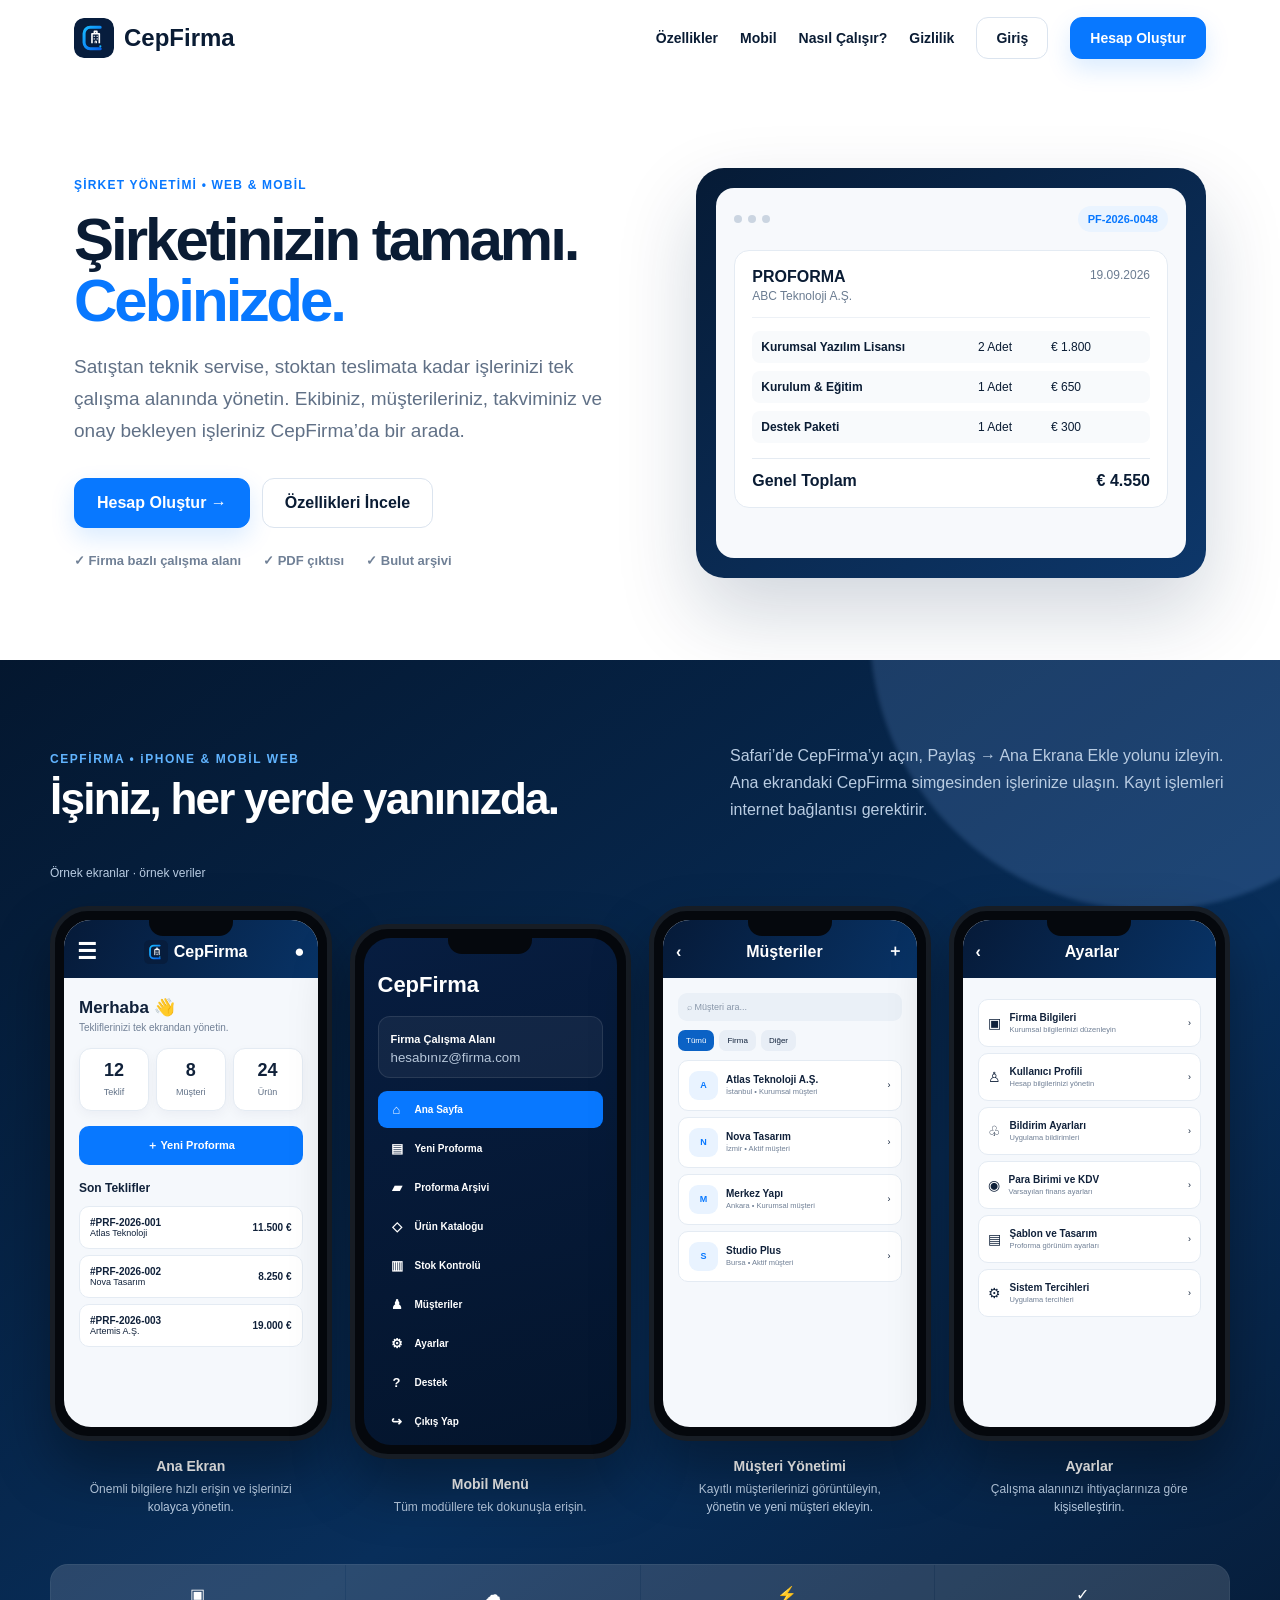
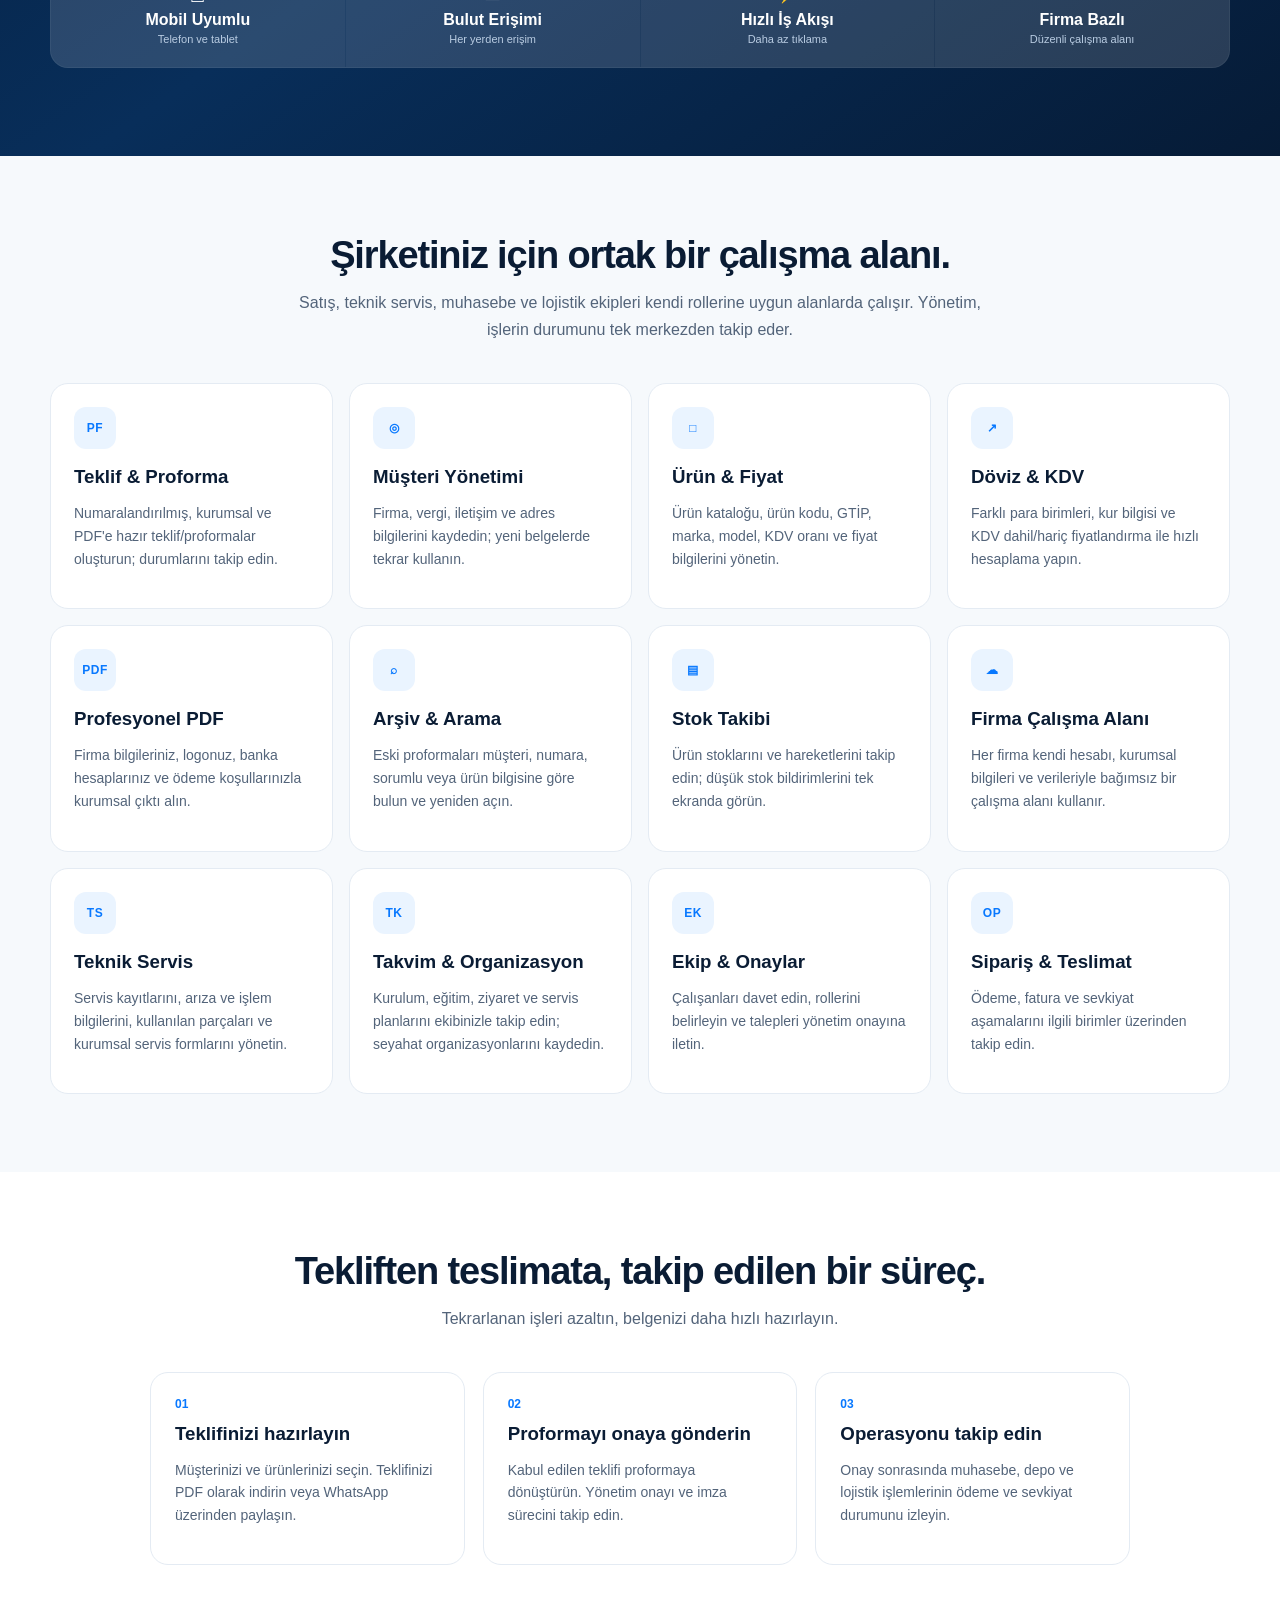
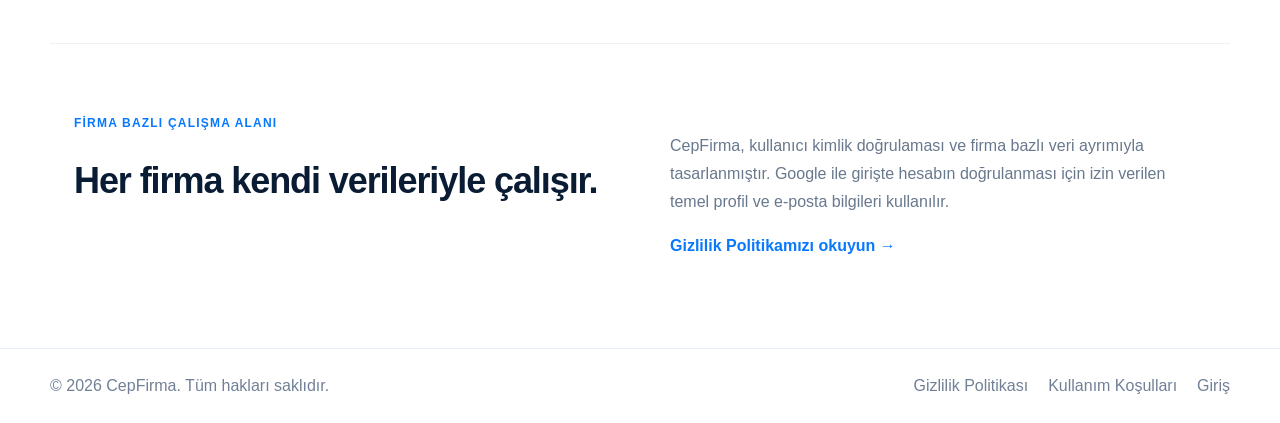
==== commit 8c4a74ff: "Add files via upload" ====
--- a/index.html
+++ b/index.html
@@ -1,4 +1,4 @@
-<!doctype html><html lang="tr"><head><meta charset="utf-8"><meta name="viewport" content="width=device-width,initial-scale=1"><title>Proera — Teklif & Proforma Yönetim Platformu</title><meta name="description" content="Proera ile profesyonel teklif ve proformalar hazırlayın; müşterilerinizi, ürünlerinizi, fiyatlarınızı ve arşivinizi tek platformda yönetin."><style>*{box-sizing:border-box}html{scroll-behavior:smooth}body{margin:0;font-family:Inter,Arial,sans-serif;color:#0a1c34;background:#fff}a{text-decoration:none;color:inherit}.nav{height:76px;display:flex;align-items:center;justify-content:space-between;max-width:1180px;margin:auto;padding:0 24px}.brand{display:flex;align-items:center;gap:10px;font-size:24px;font-weight:900}.brand img{width:40px;height:40px}.navlinks{display:flex;align-items:center;gap:22px;font-size:14px;font-weight:700}.btn{display:inline-flex;align-items:center;justify-content:center;padding:12px 19px;border-radius:12px;border:1px solid #dbe4ef;font-weight:800;background:#fff}.primary{background:#0878ff;color:#fff;border-color:#0878ff;box-shadow:0 10px 25px #0878ff26}.hero{max-width:1180px;margin:0 auto;padding:92px 24px 82px;display:grid;grid-template-columns:1.04fr .96fr;gap:70px;align-items:center}.eyebrow{font-weight:900;color:#0878ff;letter-spacing:.1em;font-size:12px}.hero h1{font-size:60px;line-height:1.01;letter-spacing:-.05em;margin:18px 0}.hero h1 span{color:#0878ff}.hero p{font-size:19px;line-height:1.7;color:#607086;max-width:640px}.cta{display:flex;gap:12px;margin-top:30px;flex-wrap:wrap}.cta .btn{padding:15px 22px}.trust{display:flex;gap:22px;margin-top:25px;color:#708096;font-size:13px;font-weight:700;flex-wrap:wrap}.mock{background:linear-gradient(145deg,#061b36,#0d376a);border-radius:28px;padding:20px;box-shadow:0 35px 80px #09254a30}.window{background:#f7f9fc;border-radius:18px;padding:18px;min-height:370px}.windowbar{display:flex;justify-content:space-between;align-items:center;margin-bottom:18px}.dots{display:flex;gap:6px}.dots i{width:8px;height:8px;background:#cbd5e1;border-radius:50%}.badge{font-size:11px;font-weight:800;color:#0878ff;background:#eaf4ff;padding:7px 10px;border-radius:20px}.quote{background:#fff;border:1px solid #e4ebf3;border-radius:15px;padding:17px}.quotehead{display:flex;justify-content:space-between;gap:15px;border-bottom:1px solid #edf1f6;padding-bottom:13px;margin-bottom:13px}.quotehead b{font-size:16px}.quotehead span{font-size:12px;color:#6b7c91}.rows{display:grid;gap:8px}.row{display:grid;grid-template-columns:1fr 65px 90px;gap:8px;font-size:12px;padding:9px;background:#f8fafc;border-radius:8px}.total{display:flex;justify-content:space-between;margin-top:15px;padding-top:13px;border-top:1px solid #e5ebf2;font-weight:900}.features{background:#f6f9fc;padding:78px 24px}.inner{max-width:1180px;margin:auto}.features h2,.workflow h2{text-align:center;font-size:38px;letter-spacing:-.03em;margin:0 0 12px}.lead{text-align:center;color:#68788d;margin:0 auto 40px;max-width:700px;line-height:1.7}.grid{display:grid;grid-template-columns:repeat(4,1fr);gap:16px}.feature{background:white;border:1px solid #e4ebf3;border-radius:18px;padding:23px}.icon{width:42px;height:42px;border-radius:12px;background:#eaf4ff;color:#0878ff;display:grid;place-items:center;font-weight:900}.feature h3{margin:17px 0 8px}.feature p{color:#718096;font-size:14px;line-height:1.65}.workflow{padding:78px 24px}.steps{max-width:980px;margin:38px auto 0;display:grid;grid-template-columns:repeat(3,1fr);gap:18px}.step{border:1px solid #e4ebf3;border-radius:18px;padding:24px}.num{color:#0878ff;font-weight:900;font-size:12px}.step h3{margin:12px 0 7px}.step p{color:#718096;font-size:14px;line-height:1.6}.security{max-width:1180px;margin:0 auto;padding:72px 24px;display:grid;grid-template-columns:1fr 1fr;gap:60px;border-top:1px solid #edf1f6}.security h2{font-size:36px;letter-spacing:-.03em}.security p{color:#68788d;line-height:1.75}.footer{border-top:1px solid #e7edf4;padding:28px 24px;color:#718096}.footer>div{max-width:1180px;margin:auto;display:flex;justify-content:space-between;gap:20px;flex-wrap:wrap}.footer nav{display:flex;gap:20px;flex-wrap:wrap}@media(max-width:850px){.navlinks>a:not(.btn){display:none}.hero{grid-template-columns:1fr;padding-top:55px}.hero h1{font-size:45px}.grid{grid-template-columns:1fr 1fr}.steps{grid-template-columns:1fr}.security{grid-template-columns:1fr}.mock{display:none}}@media(max-width:520px){.grid{grid-template-columns:1fr}.hero h1{font-size:39px}.navlinks .btn:first-of-type{display:none}}
+<!doctype html><html lang="tr"><head><meta charset="utf-8"><meta name="viewport" content="width=device-width,initial-scale=1"><title>CepFirma — Şirket Yönetimi, Cebinizde</title><meta name="description" content="CepFirma ile profesyonel teklif ve proformalar hazırlayın; müşterilerinizi, ürünlerinizi, fiyatlarınızı ve arşivinizi tek platformda yönetin."><style>*{box-sizing:border-box}html{scroll-behavior:smooth}body{margin:0;font-family:Inter,Arial,sans-serif;color:#0a1c34;background:#fff}a{text-decoration:none;color:inherit}.nav{height:76px;display:flex;align-items:center;justify-content:space-between;max-width:1180px;margin:auto;padding:0 24px}.brand{display:flex;align-items:center;gap:10px;font-size:24px;font-weight:900}.brand img{width:40px;height:40px}.navlinks{display:flex;align-items:center;gap:22px;font-size:14px;font-weight:700}.btn{display:inline-flex;align-items:center;justify-content:center;padding:12px 19px;border-radius:12px;border:1px solid #dbe4ef;font-weight:800;background:#fff}.primary{background:#0878ff;color:#fff;border-color:#0878ff;box-shadow:0 10px 25px #0878ff26}.hero{max-width:1180px;margin:0 auto;padding:92px 24px 82px;display:grid;grid-template-columns:1.04fr .96fr;gap:70px;align-items:center}.eyebrow{font-weight:900;color:#0878ff;letter-spacing:.1em;font-size:12px}.hero h1{font-size:60px;line-height:1.01;letter-spacing:-.05em;margin:18px 0}.hero h1 span{color:#0878ff}.hero p{font-size:19px;line-height:1.7;color:#607086;max-width:640px}.cta{display:flex;gap:12px;margin-top:30px;flex-wrap:wrap}.cta .btn{padding:15px 22px}.trust{display:flex;gap:22px;margin-top:25px;color:#708096;font-size:13px;font-weight:700;flex-wrap:wrap}.mock{background:linear-gradient(145deg,#061b36,#0d376a);border-radius:28px;padding:20px;box-shadow:0 35px 80px #09254a30}.window{background:#f7f9fc;border-radius:18px;padding:18px;min-height:370px}.windowbar{display:flex;justify-content:space-between;align-items:center;margin-bottom:18px}.dots{display:flex;gap:6px}.dots i{width:8px;height:8px;background:#cbd5e1;border-radius:50%}.badge{font-size:11px;font-weight:800;color:#0878ff;background:#eaf4ff;padding:7px 10px;border-radius:20px}.quote{background:#fff;border:1px solid #e4ebf3;border-radius:15px;padding:17px}.quotehead{display:flex;justify-content:space-between;gap:15px;border-bottom:1px solid #edf1f6;padding-bottom:13px;margin-bottom:13px}.quotehead b{font-size:16px}.quotehead span{font-size:12px;color:#6b7c91}.rows{display:grid;gap:8px}.row{display:grid;grid-template-columns:1fr 65px 90px;gap:8px;font-size:12px;padding:9px;background:#f8fafc;border-radius:8px}.total{display:flex;justify-content:space-between;margin-top:15px;padding-top:13px;border-top:1px solid #e5ebf2;font-weight:900}.features{background:#f6f9fc;padding:78px 24px}.inner{max-width:1180px;margin:auto}.features h2,.workflow h2{text-align:center;font-size:38px;letter-spacing:-.03em;margin:0 0 12px}.lead{text-align:center;color:#68788d;margin:0 auto 40px;max-width:700px;line-height:1.7}.grid{display:grid;grid-template-columns:repeat(4,1fr);gap:16px}.feature{background:white;border:1px solid #e4ebf3;border-radius:18px;padding:23px}.icon{width:42px;height:42px;border-radius:12px;background:#eaf4ff;color:#0878ff;display:grid;place-items:center;font-weight:900}.feature h3{margin:17px 0 8px}.feature p{color:#718096;font-size:14px;line-height:1.65}.workflow{padding:78px 24px}.steps{max-width:980px;margin:38px auto 0;display:grid;grid-template-columns:repeat(3,1fr);gap:18px}.step{border:1px solid #e4ebf3;border-radius:18px;padding:24px}.num{color:#0878ff;font-weight:900;font-size:12px}.step h3{margin:12px 0 7px}.step p{color:#718096;font-size:14px;line-height:1.6}.security{max-width:1180px;margin:0 auto;padding:72px 24px;display:grid;grid-template-columns:1fr 1fr;gap:60px;border-top:1px solid #edf1f6}.security h2{font-size:36px;letter-spacing:-.03em}.security p{color:#68788d;line-height:1.75}.footer{border-top:1px solid #e7edf4;padding:28px 24px;color:#718096}.footer>div{max-width:1180px;margin:auto;display:flex;justify-content:space-between;gap:20px;flex-wrap:wrap}.footer nav{display:flex;gap:20px;flex-wrap:wrap}@media(max-width:850px){.navlinks>a:not(.btn){display:none}.hero{grid-template-columns:1fr;padding-top:55px}.hero h1{font-size:45px}.grid{grid-template-columns:1fr 1fr}.steps{grid-template-columns:1fr}.security{grid-template-columns:1fr}.mock{display:none}}@media(max-width:520px){.grid{grid-template-columns:1fr}.hero h1{font-size:39px}.navlinks .btn:first-of-type{display:none}}
 .mobile-showcase{background:linear-gradient(145deg,#04172f 0%,#082e5a 58%,#061b36 100%);padding:82px 24px 88px;color:#fff;overflow:hidden;position:relative}
 .mobile-showcase:before{content:"";position:absolute;width:560px;height:560px;border-radius:50%;right:-150px;top:-310px;background:rgba(132,184,255,.18);filter:blur(2px)}
 .showcase-inner{max-width:1180px;margin:auto;position:relative;z-index:1}
@@ -24,17 +24,17 @@
 .showcase-benefits{display:grid;grid-template-columns:repeat(4,1fr);gap:1px;margin-top:48px;background:#ffffff1a;border:1px solid #ffffff18;border-radius:18px;overflow:hidden}.benefit{background:#ffffff0b;padding:20px;text-align:center}.benefit b{display:block;margin-top:7px}.benefit span{font-size:11px;color:#b9cce2}
 @media(max-width:1000px){.phones{grid-template-columns:repeat(2,minmax(220px,300px));justify-content:center}.showcase-head{align-items:flex-start;flex-direction:column}.showcase-benefits{grid-template-columns:1fr 1fr}}
 @media(max-width:600px){.mobile-showcase{padding:60px 18px}.showcase-head h2{font-size:34px}.phones{display:flex;overflow-x:auto;justify-content:flex-start;scroll-snap-type:x mandatory;padding:0 10px 20px;gap:16px}.phone-wrap{min-width:82vw;scroll-snap-align:center}.phone{height:560px}.showcase-benefits{grid-template-columns:1fr 1fr}}
-</style><style>*{box-sizing:border-box}img{max-width:100%}a:focus-visible,button:focus-visible{outline:3px solid #0878ff;outline-offset:4px}button{font:inherit}h1,h2,h3,p,a{overflow-wrap:anywhere}@media(prefers-reduced-motion:reduce){html{scroll-behavior:auto!important}}@media(max-width:520px){h1{font-size:30px}main{padding:22px!important}h2{font-size:22px}}</style><link rel="icon" href="proera-logo.svg" type="image/svg+xml"><meta name="theme-color" content="#071d3d"><style>.nav-toggle{display:none}.hero>*{min-width:0}.nav{position:relative;z-index:10}.feature p,.step p,.lead{color:#53647a}.showcase-inner{min-width:0}.phones{min-width:0}@media(max-width:850px){.nav-toggle{display:inline-flex;align-items:center;justify-content:center;min-width:44px;min-height:44px;background:#eef5ff;border:1px solid #dbe4ef;border-radius:10px;font-size:23px;color:#09254a}.navlinks{display:none;position:absolute;top:68px;left:16px;right:16px;align-items:stretch;background:white;border:1px solid #dbe4ef;box-shadow:0 16px 40px #09254a20;border-radius:14px;padding:14px;flex-direction:column;gap:4px}.navlinks.open{display:flex}.navlinks>a:not(.btn),.navlinks .btn:first-of-type{display:block!important}.navlinks>a{padding:12px}.hero{gap:32px;padding:44px 20px}.mock{display:block;padding:12px;border-radius:18px}.window{min-height:0;padding:12px}.hero h1{font-size:clamp(35px,7vw,52px);line-height:1.08}.hero p{font-size:17px}.features,.workflow{padding:52px 20px}.features h2,.workflow h2{font-size:30px}.security{gap:16px;padding:44px 20px}.security h2{font-size:30px}.phone-wrap{min-width:0;flex:0 0 min(280px,82vw)}.phone{height:535px}.phones{scroll-padding:10px}.showcase-head h2{font-size:32px}.trust{gap:12px}.row{grid-template-columns:minmax(0,1fr) 48px 62px;font-size:11px;padding:8px 5px}.quote{padding:12px}.showcase-benefits{grid-template-columns:1fr 1fr}.hero .cta .btn{flex:1 1 auto}}</style></head><body><header class="nav"><a class="brand" href="index.html"><img src="proera-logo.svg" alt="Proera logo">Proera</a><button class="nav-toggle" aria-label="Menüyü aç" aria-controls="publicMenu" aria-expanded="false" type="button">☰</button><nav class="navlinks" id="publicMenu" aria-label="Ana menü"><a href="#ozellikler">Özellikler</a><a href="#mobil">Mobil</a><a href="#nasil">Nasıl Çalışır?</a><a href="privacy.html">Gizlilik</a><a class="btn" href="app.html">Giriş</a><a class="btn primary" href="app.html?mode=signup">Ücretsiz Başla</a></nav></header><main><section class="hero"><div><div class="eyebrow">TEKLİF & PROFORMA YÖNETİM PLATFORMU</div><h1>Tekliften proformaya.<br><span>Tek platformda.</span></h1><p>Profesyonel teklif ve proformalarınızı saniyeler içinde hazırlayın. Müşterilerinizi, ürünlerinizi, fiyatlarınızı, KDV ve döviz hesaplamalarınızı düzenli bir çalışma alanında yönetin.</p><div class="cta"><a class="btn primary" href="app.html?mode=signup">Ücretsiz Hesap Oluştur →</a><a class="btn" href="#ozellikler">Özellikleri İncele</a></div><div class="trust"><span>✓ Firma bazlı çalışma alanı</span><span>✓ PDF çıktısı</span><span>✓ Bulut arşivi</span></div></div><div class="mock"><div class="window"><div class="windowbar"><div class="dots"><i></i><i></i><i></i></div><div class="badge">PF-2026-0048</div></div><div class="quote"><div class="quotehead"><div><b>PROFORMA</b><br><span>ABC Teknoloji A.Ş.</span></div><span>19.09.2026</span></div><div class="rows"><div class="row"><b>Kurumsal Yazılım Lisansı</b><span>2 Adet</span><span>€ 1.800</span></div><div class="row"><b>Kurulum & Eğitim</b><span>1 Adet</span><span>€ 650</span></div><div class="row"><b>Destek Paketi</b><span>1 Adet</span><span>€ 300</span></div></div><div class="total"><span>Genel Toplam</span><span>€ 4.550</span></div></div></div></div></section>
+</style><style>*{box-sizing:border-box}img{max-width:100%}a:focus-visible,button:focus-visible{outline:3px solid #0878ff;outline-offset:4px}button{font:inherit}h1,h2,h3,p,a{overflow-wrap:anywhere}@media(prefers-reduced-motion:reduce){html{scroll-behavior:auto!important}}@media(max-width:520px){h1{font-size:30px}main{padding:22px!important}h2{font-size:22px}}</style><link rel="icon" href="cepfirma-logo.svg" type="image/svg+xml"><meta name="theme-color" content="#071d3d"><style>.nav-toggle{display:none}.hero>*{min-width:0}.nav{position:relative;z-index:10}.feature p,.step p,.lead{color:#53647a}.showcase-inner{min-width:0}.phones{min-width:0}@media(max-width:850px){.nav-toggle{display:inline-flex;align-items:center;justify-content:center;min-width:44px;min-height:44px;background:#eef5ff;border:1px solid #dbe4ef;border-radius:10px;font-size:23px;color:#09254a}.navlinks{display:none;position:absolute;top:68px;left:16px;right:16px;align-items:stretch;background:white;border:1px solid #dbe4ef;box-shadow:0 16px 40px #09254a20;border-radius:14px;padding:14px;flex-direction:column;gap:4px}.navlinks.open{display:flex}.navlinks>a:not(.btn),.navlinks .btn:first-of-type{display:block!important}.navlinks>a{padding:12px}.hero{gap:32px;padding:44px 20px}.mock{display:block;padding:12px;border-radius:18px}.window{min-height:0;padding:12px}.hero h1{font-size:clamp(35px,7vw,52px);line-height:1.08}.hero p{font-size:17px}.features,.workflow{padding:52px 20px}.features h2,.workflow h2{font-size:30px}.security{gap:16px;padding:44px 20px}.security h2{font-size:30px}.phone-wrap{min-width:0;flex:0 0 min(280px,82vw)}.phone{height:535px}.phones{scroll-padding:10px}.showcase-head h2{font-size:32px}.trust{gap:12px}.row{grid-template-columns:minmax(0,1fr) 48px 62px;font-size:11px;padding:8px 5px}.quote{padding:12px}.showcase-benefits{grid-template-columns:1fr 1fr}.hero .cta .btn{flex:1 1 auto}}</style><link rel="apple-touch-icon" href="apple-touch-icon.png"><style>.brand img{border-radius:10px}.mlogo{display:none}.phones{position:relative}.phones:before{content:"Örnek ekranlar · örnek veriler";display:block;grid-column:1/-1;color:#b9cce2;font-size:12px;margin-bottom:8px}.feature .icon{font-size:12px;letter-spacing:.04em}</style></head><body><header class="nav"><a class="brand" href="index.html"><img src="cepfirma-logo.svg" alt="CepFirma logo">CepFirma</a><button class="nav-toggle" aria-label="Menüyü aç" aria-controls="publicMenu" aria-expanded="false" type="button">☰</button><nav class="navlinks" id="publicMenu" aria-label="Ana menü"><a href="#ozellikler">Özellikler</a><a href="#mobil">Mobil</a><a href="#nasil">Nasıl Çalışır?</a><a href="privacy.html">Gizlilik</a><a class="btn" href="app.html">Giriş</a><a class="btn primary" href="app.html?mode=signup">Hesap Oluştur</a></nav></header><main><section class="hero"><div><div class="eyebrow">ŞİRKET YÖNETİMİ • WEB & MOBİL</div><h1>Şirketinizin tamamı.<br><span>Cebinizde.</span></h1><p>Satıştan teknik servise, stoktan teslimata kadar işlerinizi tek çalışma alanında yönetin. Ekibiniz, müşterileriniz, takviminiz ve onay bekleyen işleriniz CepFirma’da bir arada.</p><div class="cta"><a class="btn primary" href="app.html?mode=signup">Hesap Oluştur →</a><a class="btn" href="#ozellikler">Özellikleri İncele</a></div><div class="trust"><span>✓ Firma bazlı çalışma alanı</span><span>✓ PDF çıktısı</span><span>✓ Bulut arşivi</span></div></div><div class="mock"><div class="window"><div class="windowbar"><div class="dots"><i></i><i></i><i></i></div><div class="badge">PF-2026-0048</div></div><div class="quote"><div class="quotehead"><div><b>PROFORMA</b><br><span>ABC Teknoloji A.Ş.</span></div><span>19.09.2026</span></div><div class="rows"><div class="row"><b>Kurumsal Yazılım Lisansı</b><span>2 Adet</span><span>€ 1.800</span></div><div class="row"><b>Kurulum & Eğitim</b><span>1 Adet</span><span>€ 650</span></div><div class="row"><b>Destek Paketi</b><span>1 Adet</span><span>€ 300</span></div></div><div class="total"><span>Genel Toplam</span><span>€ 4.550</span></div></div></div></div></section>
 <section class="mobile-showcase" id="mobil">
  <div class="showcase-inner">
-  <div class="showcase-head"><div><div class="showcase-kicker">PROERA MOBİL</div><h2>İşiniz, her yerde yanınızda.</h2></div><p>Tekliflerinize, müşterilerinize ve iş akışınıza telefondan hızlıca ulaşın. Proera’nın mobil arayüzü küçük ekranlar için özel olarak optimize edildi.</p></div>
+  <div class="showcase-head"><div><div class="showcase-kicker">CEPFİRMA • iPHONE & MOBİL WEB</div><h2>İşiniz, her yerde yanınızda.</h2></div><p>Safari’de CepFirma’yı açın, Paylaş → Ana Ekrana Ekle yolunu izleyin. Ana ekrandaki CepFirma simgesinden işlerinize ulaşın. Kayıt işlemleri internet bağlantısı gerektirir.</p></div>
   <div class="phones">
-   <div class="phone-wrap"><div class="phone"><div class="screen"><div class="mtop"><span class="hamb">☰</span><span class="mbrand"><span class="mlogo">P</span> Proera</span><span class="bell">●</span></div><div class="mbody"><div class="hello">Merhaba 👋</div><div class="sub">Tekliflerinizi tek ekrandan yönetin.</div><div class="stats"><div class="stat"><b>12</b><span>Teklif</span></div><div class="stat"><b>8</b><span>Müşteri</span></div><div class="stat"><b>24</b><span>Ürün</span></div></div><div class="newq">＋ Yeni Proforma</div><div class="msection">Son Teklifler</div><div class="qrow"><span><b>#PRF-2026-001</b><br>Atlas Teknoloji</span><b>11.500 €</b></div><div class="qrow"><span><b>#PRF-2026-002</b><br>Nova Tasarım</span><b>8.250 €</b></div><div class="qrow"><span><b>#PRF-2026-003</b><br>Artemis A.Ş.</span><b>19.000 €</b></div></div></div></div><div class="phone-label">Ana Ekran</div><div class="phone-desc">Önemli bilgilere hızlı erişin ve işlerinizi kolayca yönetin.</div></div>
-   <div class="phone-wrap"><div class="phone"><div class="screen"><div class="drawer-screen"><div class="drawer-brand">◩ Proera</div><div class="profile-mini"><b>Firma Çalışma Alanı</b><small>hesabınız@firma.com</small></div><div class="menuitem active"><span class="mi">⌂</span>Ana Sayfa</div><div class="menuitem"><span class="mi">▤</span>Yeni Proforma</div><div class="menuitem"><span class="mi">▰</span>Proforma Arşivi</div><div class="menuitem"><span class="mi">◇</span>Ürün Kataloğu</div><div class="menuitem"><span class="mi">▥</span>Stok Kontrolü</div><div class="menuitem"><span class="mi">♟</span>Müşteriler</div><div class="menuitem"><span class="mi">⚙</span>Ayarlar</div><div class="menuitem"><span class="mi">?</span>Destek</div><div class="menuitem"><span class="mi">↪</span>Çıkış Yap</div></div></div></div><div class="phone-label">Mobil Menü</div><div class="phone-desc">Tüm modüllere tek dokunuşla erişin.</div></div>
+   <div class="phone-wrap"><div class="phone"><div class="screen"><div class="mtop"><span class="hamb">☰</span><span class="mbrand"><img src="cepfirma-logo.svg" alt="" width="24" height="24"> CepFirma</span><span class="bell">●</span></div><div class="mbody"><div class="hello">Merhaba 👋</div><div class="sub">Tekliflerinizi tek ekrandan yönetin.</div><div class="stats"><div class="stat"><b>12</b><span>Teklif</span></div><div class="stat"><b>8</b><span>Müşteri</span></div><div class="stat"><b>24</b><span>Ürün</span></div></div><div class="newq">＋ Yeni Proforma</div><div class="msection">Son Teklifler</div><div class="qrow"><span><b>#PRF-2026-001</b><br>Atlas Teknoloji</span><b>11.500 €</b></div><div class="qrow"><span><b>#PRF-2026-002</b><br>Nova Tasarım</span><b>8.250 €</b></div><div class="qrow"><span><b>#PRF-2026-003</b><br>Artemis A.Ş.</span><b>19.000 €</b></div></div></div></div><div class="phone-label">Ana Ekran</div><div class="phone-desc">Önemli bilgilere hızlı erişin ve işlerinizi kolayca yönetin.</div></div>
+   <div class="phone-wrap"><div class="phone"><div class="screen"><div class="drawer-screen"><div class="drawer-brand">CepFirma</div><div class="profile-mini"><b>Firma Çalışma Alanı</b><small>hesabınız@firma.com</small></div><div class="menuitem active"><span class="mi">⌂</span>Ana Sayfa</div><div class="menuitem"><span class="mi">▤</span>Yeni Proforma</div><div class="menuitem"><span class="mi">▰</span>Proforma Arşivi</div><div class="menuitem"><span class="mi">◇</span>Ürün Kataloğu</div><div class="menuitem"><span class="mi">▥</span>Stok Kontrolü</div><div class="menuitem"><span class="mi">♟</span>Müşteriler</div><div class="menuitem"><span class="mi">⚙</span>Ayarlar</div><div class="menuitem"><span class="mi">?</span>Destek</div><div class="menuitem"><span class="mi">↪</span>Çıkış Yap</div></div></div></div><div class="phone-label">Mobil Menü</div><div class="phone-desc">Tüm modüllere tek dokunuşla erişin.</div></div>
    <div class="phone-wrap"><div class="phone"><div class="screen"><div class="mtop"><span>‹</span><span>Müşteriler</span><span>＋</span></div><div class="mbody"><div class="searchbar">⌕ Müşteri ara...</div><div class="chips"><span class="chip on">Tümü</span><span class="chip">Firma</span><span class="chip">Diğer</span></div><div class="crow"><div class="avatar">A</div><div class="cinfo"><b>Atlas Teknoloji A.Ş.</b><small>İstanbul • Kurumsal müşteri</small></div>›</div><div class="crow"><div class="avatar">N</div><div class="cinfo"><b>Nova Tasarım</b><small>İzmir • Aktif müşteri</small></div>›</div><div class="crow"><div class="avatar">M</div><div class="cinfo"><b>Merkez Yapı</b><small>Ankara • Kurumsal müşteri</small></div>›</div><div class="crow"><div class="avatar">S</div><div class="cinfo"><b>Studio Plus</b><small>Bursa • Aktif müşteri</small></div>›</div></div></div></div><div class="phone-label">Müşteri Yönetimi</div><div class="phone-desc">Kayıtlı müşterilerinizi görüntüleyin, yönetin ve yeni müşteri ekleyin.</div></div>
    <div class="phone-wrap"><div class="phone"><div class="screen"><div class="mtop"><span>‹</span><span>Ayarlar</span><span></span></div><div class="mbody"><div class="setrow"><span class="seticon">▣</span><div class="setinfo"><b>Firma Bilgileri</b><small>Kurumsal bilgilerinizi düzenleyin</small></div>›</div><div class="setrow"><span class="seticon">♙</span><div class="setinfo"><b>Kullanıcı Profili</b><small>Hesap bilgilerinizi yönetin</small></div>›</div><div class="setrow"><span class="seticon">♧</span><div class="setinfo"><b>Bildirim Ayarları</b><small>Uygulama bildirimleri</small></div>›</div><div class="setrow"><span class="seticon">◉</span><div class="setinfo"><b>Para Birimi ve KDV</b><small>Varsayılan finans ayarları</small></div>›</div><div class="setrow"><span class="seticon">▤</span><div class="setinfo"><b>Şablon ve Tasarım</b><small>Proforma görünüm ayarları</small></div>›</div><div class="setrow"><span class="seticon">⚙</span><div class="setinfo"><b>Sistem Tercihleri</b><small>Uygulama tercihleri</small></div>›</div></div></div></div><div class="phone-label">Ayarlar</div><div class="phone-desc">Çalışma alanınızı ihtiyaçlarınıza göre kişiselleştirin.</div></div>
   </div>
   <div class="showcase-benefits"><div class="benefit">▣<b>Mobil Uyumlu</b><span>Telefon ve tablet</span></div><div class="benefit">☁<b>Bulut Erişimi</b><span>Her yerden erişim</span></div><div class="benefit">⚡<b>Hızlı İş Akışı</b><span>Daha az tıklama</span></div><div class="benefit">✓<b>Firma Bazlı</b><span>Düzenli çalışma alanı</span></div></div>
  </div>
 </section>
-<section id="ozellikler" class="features"><div class="inner"><h2>Teklif süreciniz için gereken her şey.</h2><p class="lead">Excel dosyaları, dağınık müşteri bilgileri ve eski proformalar arasında kaybolmadan satış sürecinizi tek merkezden yönetin.</p><div class="grid"><article class="feature"><div class="icon">PF</div><h3>Teklif & Proforma</h3><p>Numaralandırılmış, kurumsal ve PDF'e hazır teklif/proformalar oluşturun; durumlarını takip edin.</p></article><article class="feature"><div class="icon">◎</div><h3>Müşteri Yönetimi</h3><p>Firma, vergi, iletişim ve adres bilgilerini kaydedin; yeni belgelerde tekrar kullanın.</p></article><article class="feature"><div class="icon">□</div><h3>Ürün & Fiyat</h3><p>Ürün kataloğu, ürün kodu, GTİP, marka, model, KDV oranı ve fiyat bilgilerini yönetin.</p></article><article class="feature"><div class="icon">↗</div><h3>Döviz & KDV</h3><p>Farklı para birimleri, kur bilgisi ve KDV dahil/hariç fiyatlandırma ile hızlı hesaplama yapın.</p></article><article class="feature"><div class="icon">PDF</div><h3>Profesyonel PDF</h3><p>Firma bilgileriniz, logonuz, banka hesaplarınız ve ödeme koşullarınızla kurumsal çıktı alın.</p></article><article class="feature"><div class="icon">⌕</div><h3>Arşiv & Arama</h3><p>Eski proformaları müşteri, numara, sorumlu veya ürün bilgisine göre bulun ve yeniden açın.</p></article><article class="feature"><div class="icon">▤</div><h3>Stok Takibi</h3><p>Ürün stoklarını ve hareketlerini takip edin; düşük stok bildirimlerini tek ekranda görün.</p></article><article class="feature"><div class="icon">☁</div><h3>Firma Çalışma Alanı</h3><p>Her firma kendi hesabı, kurumsal bilgileri ve verileriyle bağımsız bir çalışma alanı kullanır.</p></article></div></div></section><section id="nasil" class="workflow"><h2>Üç adımda profesyonel proforma.</h2><p class="lead">Tekrarlanan işleri azaltın, belgenizi daha hızlı hazırlayın.</p><div class="steps"><article class="step"><div class="num">01</div><h3>Müşteriyi seçin</h3><p>Kayıtlı müşterinizi seçin veya yeni firma bilgilerini saniyeler içinde ekleyin.</p></article><article class="step"><div class="num">02</div><h3>Ürünleri ekleyin</h3><p>Katalogdan ürün seçin; adet, fiyat, döviz, KDV ve ödeme koşullarını belirleyin.</p></article><article class="step"><div class="num">03</div><h3>Kaydedin ve PDF alın</h3><p>Proformayı arşivleyin, durumunu takip edin ve profesyonel PDF çıktısını oluşturun.</p></article></div></section><section id="guvenlik" class="security"><div><div class="eyebrow">FİRMA BAZLI ÇALIŞMA ALANI</div><h2>Her firma kendi verileriyle çalışır.</h2></div><div><p>Proera, kullanıcı kimlik doğrulaması ve firma bazlı veri ayrımıyla tasarlanmıştır. Google ile girişte hesabın doğrulanması için izin verilen temel profil ve e-posta bilgileri kullanılır.</p><p><a style="color:#0878ff;font-weight:800" href="privacy.html">Gizlilik Politikamızı okuyun →</a></p></div></section></main><footer class="footer"><div><span>© 2026 Proera. Tüm hakları saklıdır.</span><nav><a href="privacy.html">Gizlilik Politikası</a><a href="terms.html">Kullanım Koşulları</a><a href="app.html">Giriş</a></nav></div></footer><script>const button=document.querySelector('.nav-toggle'),menu=document.getElementById('publicMenu');function closeMenu(){menu.classList.remove('open');button.setAttribute('aria-expanded','false')}button.addEventListener('click',()=>{const open=menu.classList.toggle('open');button.setAttribute('aria-expanded',String(open))});menu.addEventListener('click',e=>{if(e.target.closest('a'))closeMenu()});document.addEventListener('keydown',e=>{if(e.key==='Escape'){closeMenu();button.focus()}});document.addEventListener('click',e=>{if(!e.target.closest('.nav'))closeMenu()});</script></body></html>
+<section id="ozellikler" class="features"><div class="inner"><h2>Şirketiniz için ortak bir çalışma alanı.</h2><p class="lead">Satış, teknik servis, muhasebe ve lojistik ekipleri kendi rollerine uygun alanlarda çalışır. Yönetim, işlerin durumunu tek merkezden takip eder.</p><div class="grid"><article class="feature"><div class="icon">PF</div><h3>Teklif & Proforma</h3><p>Numaralandırılmış, kurumsal ve PDF'e hazır teklif/proformalar oluşturun; durumlarını takip edin.</p></article><article class="feature"><div class="icon">◎</div><h3>Müşteri Yönetimi</h3><p>Firma, vergi, iletişim ve adres bilgilerini kaydedin; yeni belgelerde tekrar kullanın.</p></article><article class="feature"><div class="icon">□</div><h3>Ürün & Fiyat</h3><p>Ürün kataloğu, ürün kodu, GTİP, marka, model, KDV oranı ve fiyat bilgilerini yönetin.</p></article><article class="feature"><div class="icon">↗</div><h3>Döviz & KDV</h3><p>Farklı para birimleri, kur bilgisi ve KDV dahil/hariç fiyatlandırma ile hızlı hesaplama yapın.</p></article><article class="feature"><div class="icon">PDF</div><h3>Profesyonel PDF</h3><p>Firma bilgileriniz, logonuz, banka hesaplarınız ve ödeme koşullarınızla kurumsal çıktı alın.</p></article><article class="feature"><div class="icon">⌕</div><h3>Arşiv & Arama</h3><p>Eski proformaları müşteri, numara, sorumlu veya ürün bilgisine göre bulun ve yeniden açın.</p></article><article class="feature"><div class="icon">▤</div><h3>Stok Takibi</h3><p>Ürün stoklarını ve hareketlerini takip edin; düşük stok bildirimlerini tek ekranda görün.</p></article><article class="feature"><div class="icon">☁</div><h3>Firma Çalışma Alanı</h3><p>Her firma kendi hesabı, kurumsal bilgileri ve verileriyle bağımsız bir çalışma alanı kullanır.</p></article><article class="feature"><div class="icon">TS</div><h3>Teknik Servis</h3><p>Servis kayıtlarını, arıza ve işlem bilgilerini, kullanılan parçaları ve kurumsal servis formlarını yönetin.</p></article><article class="feature"><div class="icon">TK</div><h3>Takvim & Organizasyon</h3><p>Kurulum, eğitim, ziyaret ve servis planlarını ekibinizle takip edin; seyahat organizasyonlarını kaydedin.</p></article><article class="feature"><div class="icon">EK</div><h3>Ekip & Onaylar</h3><p>Çalışanları davet edin, rollerini belirleyin ve talepleri yönetim onayına iletin.</p></article><article class="feature"><div class="icon">OP</div><h3>Sipariş & Teslimat</h3><p>Ödeme, fatura ve sevkiyat aşamalarını ilgili birimler üzerinden takip edin.</p></article></div></div></section><section id="nasil" class="workflow"><h2>Tekliften teslimata, takip edilen bir süreç.</h2><p class="lead">Tekrarlanan işleri azaltın, belgenizi daha hızlı hazırlayın.</p><div class="steps"><article class="step"><div class="num">01</div><h3>Teklifinizi hazırlayın</h3><p>Müşterinizi ve ürünlerinizi seçin. Teklifinizi PDF olarak indirin veya WhatsApp üzerinden paylaşın.</p></article><article class="step"><div class="num">02</div><h3>Proformayı onaya gönderin</h3><p>Kabul edilen teklifi proformaya dönüştürün. Yönetim onayı ve imza sürecini takip edin.</p></article><article class="step"><div class="num">03</div><h3>Operasyonu takip edin</h3><p>Onay sonrasında muhasebe, depo ve lojistik işlemlerinin ödeme ve sevkiyat durumunu izleyin.</p></article></div></section><section id="guvenlik" class="security"><div><div class="eyebrow">FİRMA BAZLI ÇALIŞMA ALANI</div><h2>Her firma kendi verileriyle çalışır.</h2></div><div><p>CepFirma, kullanıcı kimlik doğrulaması ve firma bazlı veri ayrımıyla tasarlanmıştır. Google ile girişte hesabın doğrulanması için izin verilen temel profil ve e-posta bilgileri kullanılır.</p><p><a style="color:#0878ff;font-weight:800" href="privacy.html">Gizlilik Politikamızı okuyun →</a></p></div></section></main><footer class="footer"><div><span>© 2026 CepFirma. Tüm hakları saklıdır.</span><nav><a href="privacy.html">Gizlilik Politikası</a><a href="terms.html">Kullanım Koşulları</a><a href="app.html">Giriş</a></nav></div></footer><script>const button=document.querySelector('.nav-toggle'),menu=document.getElementById('publicMenu');function closeMenu(){menu.classList.remove('open');button.setAttribute('aria-expanded','false')}button.addEventListener('click',()=>{const open=menu.classList.toggle('open');button.setAttribute('aria-expanded',String(open))});menu.addEventListener('click',e=>{if(e.target.closest('a'))closeMenu()});document.addEventListener('keydown',e=>{if(e.key==='Escape'){closeMenu();button.focus()}});document.addEventListener('click',e=>{if(!e.target.closest('.nav'))closeMenu()});</script></body></html>
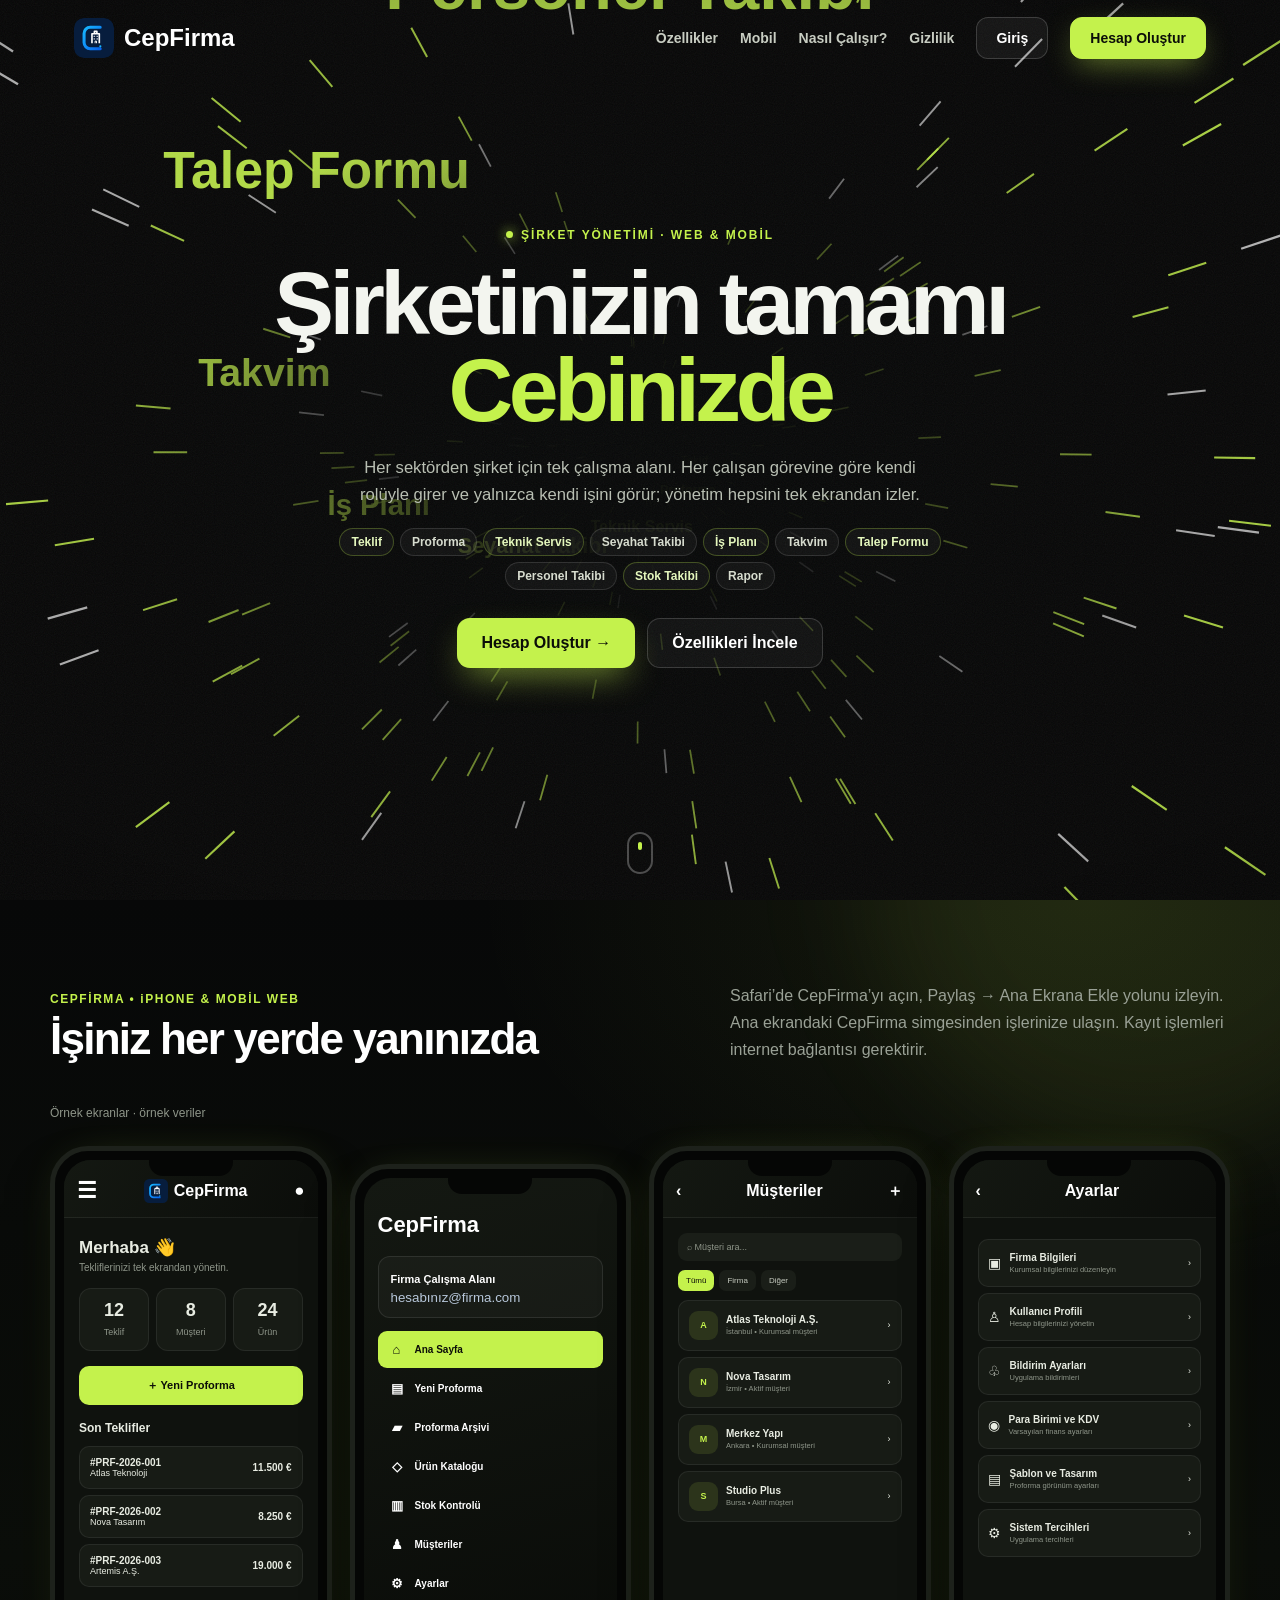
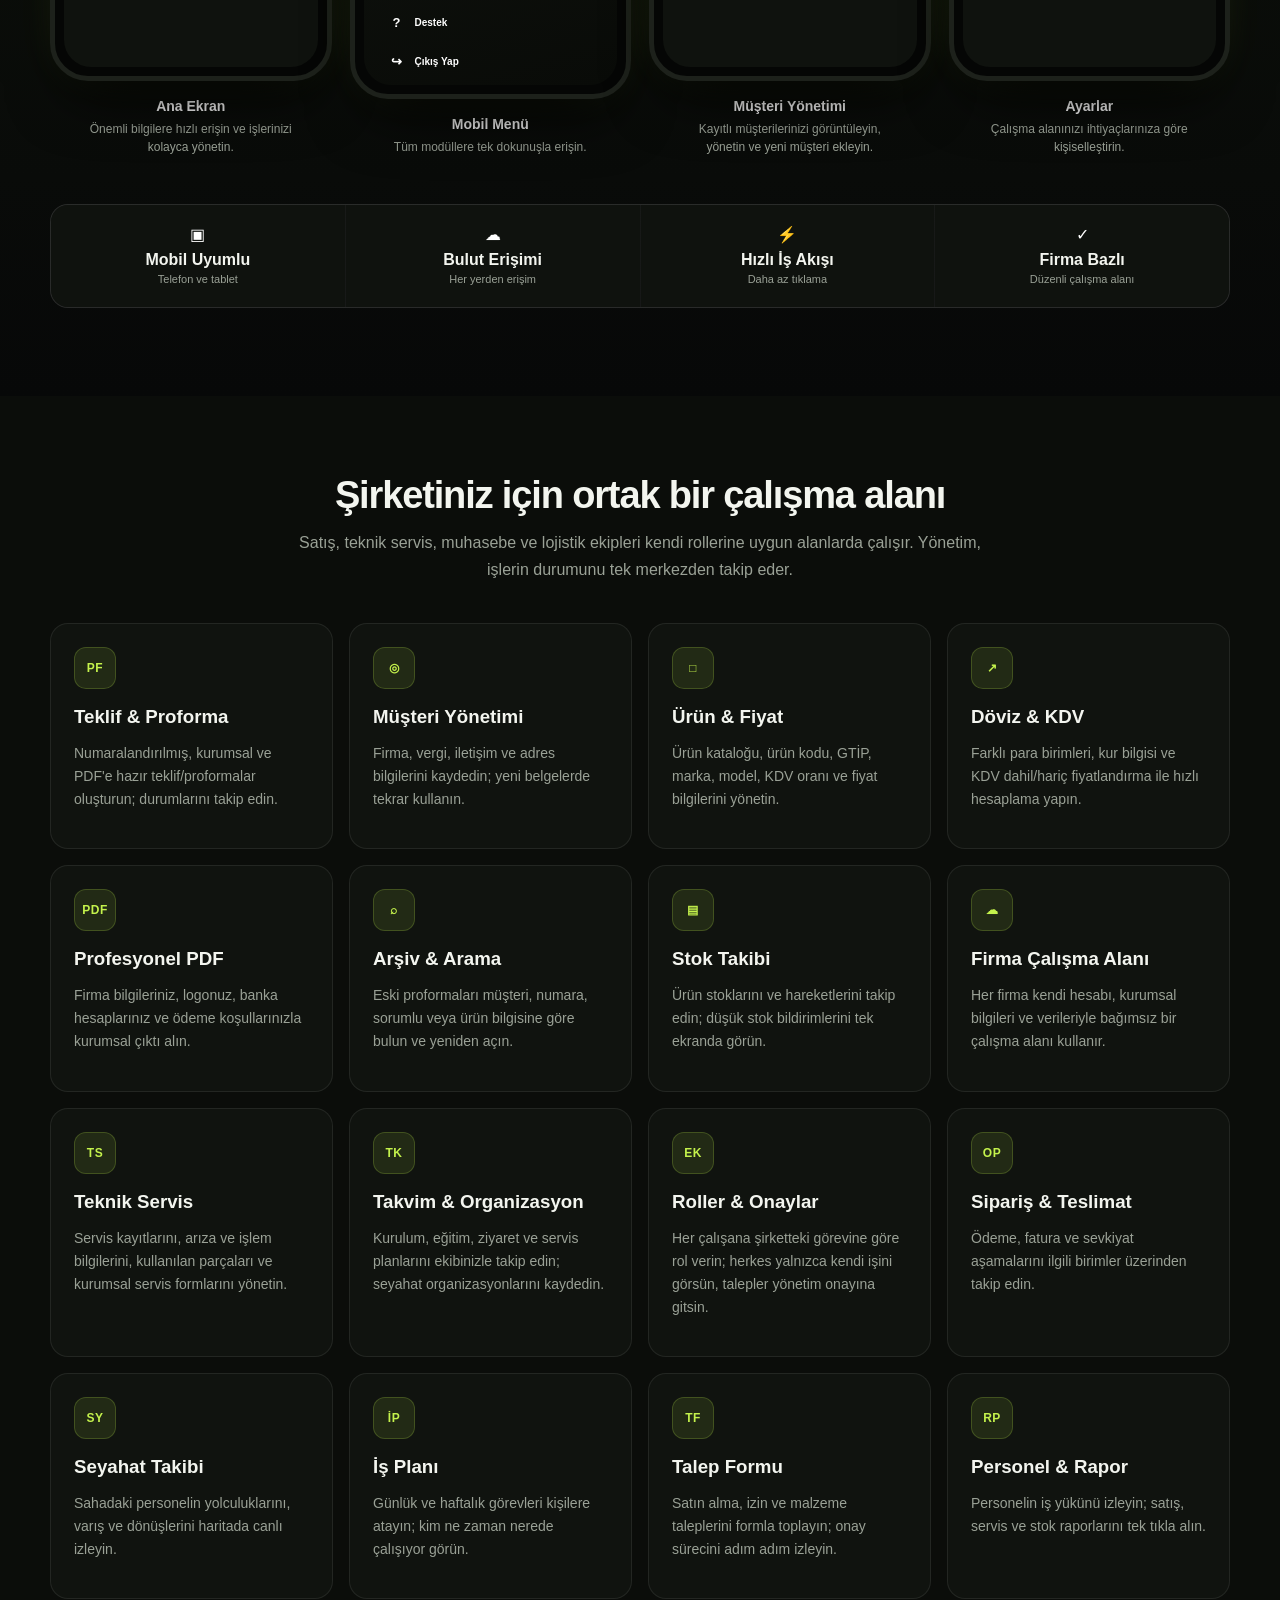
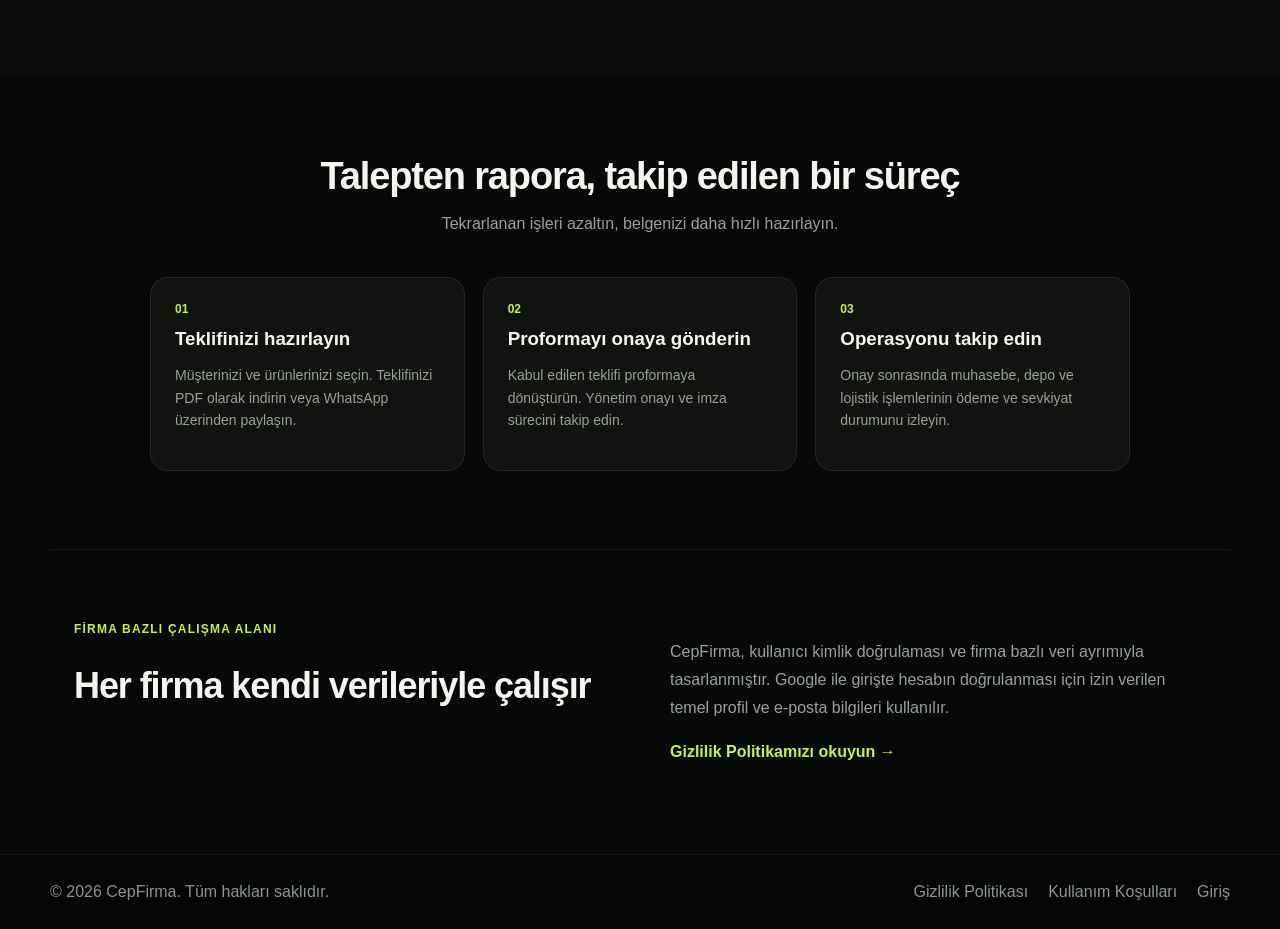
==== commit 4463004a: "Add files via upload" ====
--- a/index.html
+++ b/index.html
@@ -1,4 +1,4 @@
-<!doctype html><html lang="tr"><head><meta charset="utf-8"><meta name="viewport" content="width=device-width,initial-scale=1"><title>CepFirma — Şirket Yönetimi, Cebinizde</title><meta name="description" content="CepFirma ile profesyonel teklif ve proformalar hazırlayın; müşterilerinizi, ürünlerinizi, fiyatlarınızı ve arşivinizi tek platformda yönetin."><style>*{box-sizing:border-box}html{scroll-behavior:smooth}body{margin:0;font-family:Inter,Arial,sans-serif;color:#0a1c34;background:#fff}a{text-decoration:none;color:inherit}.nav{height:76px;display:flex;align-items:center;justify-content:space-between;max-width:1180px;margin:auto;padding:0 24px}.brand{display:flex;align-items:center;gap:10px;font-size:24px;font-weight:900}.brand img{width:40px;height:40px}.navlinks{display:flex;align-items:center;gap:22px;font-size:14px;font-weight:700}.btn{display:inline-flex;align-items:center;justify-content:center;padding:12px 19px;border-radius:12px;border:1px solid #dbe4ef;font-weight:800;background:#fff}.primary{background:#0878ff;color:#fff;border-color:#0878ff;box-shadow:0 10px 25px #0878ff26}.hero{max-width:1180px;margin:0 auto;padding:92px 24px 82px;display:grid;grid-template-columns:1.04fr .96fr;gap:70px;align-items:center}.eyebrow{font-weight:900;color:#0878ff;letter-spacing:.1em;font-size:12px}.hero h1{font-size:60px;line-height:1.01;letter-spacing:-.05em;margin:18px 0}.hero h1 span{color:#0878ff}.hero p{font-size:19px;line-height:1.7;color:#607086;max-width:640px}.cta{display:flex;gap:12px;margin-top:30px;flex-wrap:wrap}.cta .btn{padding:15px 22px}.trust{display:flex;gap:22px;margin-top:25px;color:#708096;font-size:13px;font-weight:700;flex-wrap:wrap}.mock{background:linear-gradient(145deg,#061b36,#0d376a);border-radius:28px;padding:20px;box-shadow:0 35px 80px #09254a30}.window{background:#f7f9fc;border-radius:18px;padding:18px;min-height:370px}.windowbar{display:flex;justify-content:space-between;align-items:center;margin-bottom:18px}.dots{display:flex;gap:6px}.dots i{width:8px;height:8px;background:#cbd5e1;border-radius:50%}.badge{font-size:11px;font-weight:800;color:#0878ff;background:#eaf4ff;padding:7px 10px;border-radius:20px}.quote{background:#fff;border:1px solid #e4ebf3;border-radius:15px;padding:17px}.quotehead{display:flex;justify-content:space-between;gap:15px;border-bottom:1px solid #edf1f6;padding-bottom:13px;margin-bottom:13px}.quotehead b{font-size:16px}.quotehead span{font-size:12px;color:#6b7c91}.rows{display:grid;gap:8px}.row{display:grid;grid-template-columns:1fr 65px 90px;gap:8px;font-size:12px;padding:9px;background:#f8fafc;border-radius:8px}.total{display:flex;justify-content:space-between;margin-top:15px;padding-top:13px;border-top:1px solid #e5ebf2;font-weight:900}.features{background:#f6f9fc;padding:78px 24px}.inner{max-width:1180px;margin:auto}.features h2,.workflow h2{text-align:center;font-size:38px;letter-spacing:-.03em;margin:0 0 12px}.lead{text-align:center;color:#68788d;margin:0 auto 40px;max-width:700px;line-height:1.7}.grid{display:grid;grid-template-columns:repeat(4,1fr);gap:16px}.feature{background:white;border:1px solid #e4ebf3;border-radius:18px;padding:23px}.icon{width:42px;height:42px;border-radius:12px;background:#eaf4ff;color:#0878ff;display:grid;place-items:center;font-weight:900}.feature h3{margin:17px 0 8px}.feature p{color:#718096;font-size:14px;line-height:1.65}.workflow{padding:78px 24px}.steps{max-width:980px;margin:38px auto 0;display:grid;grid-template-columns:repeat(3,1fr);gap:18px}.step{border:1px solid #e4ebf3;border-radius:18px;padding:24px}.num{color:#0878ff;font-weight:900;font-size:12px}.step h3{margin:12px 0 7px}.step p{color:#718096;font-size:14px;line-height:1.6}.security{max-width:1180px;margin:0 auto;padding:72px 24px;display:grid;grid-template-columns:1fr 1fr;gap:60px;border-top:1px solid #edf1f6}.security h2{font-size:36px;letter-spacing:-.03em}.security p{color:#68788d;line-height:1.75}.footer{border-top:1px solid #e7edf4;padding:28px 24px;color:#718096}.footer>div{max-width:1180px;margin:auto;display:flex;justify-content:space-between;gap:20px;flex-wrap:wrap}.footer nav{display:flex;gap:20px;flex-wrap:wrap}@media(max-width:850px){.navlinks>a:not(.btn){display:none}.hero{grid-template-columns:1fr;padding-top:55px}.hero h1{font-size:45px}.grid{grid-template-columns:1fr 1fr}.steps{grid-template-columns:1fr}.security{grid-template-columns:1fr}.mock{display:none}}@media(max-width:520px){.grid{grid-template-columns:1fr}.hero h1{font-size:39px}.navlinks .btn:first-of-type{display:none}}
+<!doctype html><html lang="tr"><head><meta charset="utf-8"><meta name="viewport" content="width=device-width,initial-scale=1"><title>CepFirma — Şirket Yönetimi, Cebinizde</title><meta name="description" content="CepFirma ile teklif, proforma, teknik servis, seyahat takibi, iş planı, takvim, talep formu, personel takibi, stok ve raporları tek çalışma alanında, herkesin kendi rolüne göre yönetin."><style>*{box-sizing:border-box}html{scroll-behavior:smooth}body{margin:0;font-family:Inter,Arial,sans-serif;color:#0a1c34;background:#fff}a{text-decoration:none;color:inherit}.nav{height:76px;display:flex;align-items:center;justify-content:space-between;max-width:1180px;margin:auto;padding:0 24px}.brand{display:flex;align-items:center;gap:10px;font-size:24px;font-weight:900}.brand img{width:40px;height:40px}.navlinks{display:flex;align-items:center;gap:22px;font-size:14px;font-weight:700}.btn{display:inline-flex;align-items:center;justify-content:center;padding:12px 19px;border-radius:12px;border:1px solid #dbe4ef;font-weight:800;background:#fff}.primary{background:#0878ff;color:#fff;border-color:#0878ff;box-shadow:0 10px 25px #0878ff26}.hero{max-width:1180px;margin:0 auto;padding:92px 24px 82px;display:grid;grid-template-columns:1.04fr .96fr;gap:70px;align-items:center}.eyebrow{font-weight:900;color:#0878ff;letter-spacing:.1em;font-size:12px}.hero h1{font-size:60px;line-height:1.01;letter-spacing:-.05em;margin:18px 0}.hero h1 span{color:#0878ff}.hero p{font-size:19px;line-height:1.7;color:#607086;max-width:640px}.cta{display:flex;gap:12px;margin-top:30px;flex-wrap:wrap}.cta .btn{padding:15px 22px}.trust{display:flex;gap:22px;margin-top:25px;color:#708096;font-size:13px;font-weight:700;flex-wrap:wrap}.mock{background:linear-gradient(145deg,#061b36,#0d376a);border-radius:28px;padding:20px;box-shadow:0 35px 80px #09254a30}.window{background:#f7f9fc;border-radius:18px;padding:18px;min-height:370px}.windowbar{display:flex;justify-content:space-between;align-items:center;margin-bottom:18px}.dots{display:flex;gap:6px}.dots i{width:8px;height:8px;background:#cbd5e1;border-radius:50%}.badge{font-size:11px;font-weight:800;color:#0878ff;background:#eaf4ff;padding:7px 10px;border-radius:20px}.quote{background:#fff;border:1px solid #e4ebf3;border-radius:15px;padding:17px}.quotehead{display:flex;justify-content:space-between;gap:15px;border-bottom:1px solid #edf1f6;padding-bottom:13px;margin-bottom:13px}.quotehead b{font-size:16px}.quotehead span{font-size:12px;color:#6b7c91}.rows{display:grid;gap:8px}.row{display:grid;grid-template-columns:1fr 65px 90px;gap:8px;font-size:12px;padding:9px;background:#f8fafc;border-radius:8px}.total{display:flex;justify-content:space-between;margin-top:15px;padding-top:13px;border-top:1px solid #e5ebf2;font-weight:900}.features{background:#f6f9fc;padding:78px 24px}.inner{max-width:1180px;margin:auto}.features h2,.workflow h2{text-align:center;font-size:38px;letter-spacing:-.03em;margin:0 0 12px}.lead{text-align:center;color:#68788d;margin:0 auto 40px;max-width:700px;line-height:1.7}.grid{display:grid;grid-template-columns:repeat(4,1fr);gap:16px}.feature{background:white;border:1px solid #e4ebf3;border-radius:18px;padding:23px}.icon{width:42px;height:42px;border-radius:12px;background:#eaf4ff;color:#0878ff;display:grid;place-items:center;font-weight:900}.feature h3{margin:17px 0 8px}.feature p{color:#718096;font-size:14px;line-height:1.65}.workflow{padding:78px 24px}.steps{max-width:980px;margin:38px auto 0;display:grid;grid-template-columns:repeat(3,1fr);gap:18px}.step{border:1px solid #e4ebf3;border-radius:18px;padding:24px}.num{color:#0878ff;font-weight:900;font-size:12px}.step h3{margin:12px 0 7px}.step p{color:#718096;font-size:14px;line-height:1.6}.security{max-width:1180px;margin:0 auto;padding:72px 24px;display:grid;grid-template-columns:1fr 1fr;gap:60px;border-top:1px solid #edf1f6}.security h2{font-size:36px;letter-spacing:-.03em}.security p{color:#68788d;line-height:1.75}.footer{border-top:1px solid #e7edf4;padding:28px 24px;color:#718096}.footer>div{max-width:1180px;margin:auto;display:flex;justify-content:space-between;gap:20px;flex-wrap:wrap}.footer nav{display:flex;gap:20px;flex-wrap:wrap}@media(max-width:850px){.navlinks>a:not(.btn){display:none}.hero{grid-template-columns:1fr;padding-top:55px}.hero h1{font-size:45px}.grid{grid-template-columns:1fr 1fr}.steps{grid-template-columns:1fr}.security{grid-template-columns:1fr}.mock{display:none}}@media(max-width:520px){.grid{grid-template-columns:1fr}.hero h1{font-size:39px}.navlinks .btn:first-of-type{display:none}}
 .mobile-showcase{background:linear-gradient(145deg,#04172f 0%,#082e5a 58%,#061b36 100%);padding:82px 24px 88px;color:#fff;overflow:hidden;position:relative}
 .mobile-showcase:before{content:"";position:absolute;width:560px;height:560px;border-radius:50%;right:-150px;top:-310px;background:rgba(132,184,255,.18);filter:blur(2px)}
 .showcase-inner{max-width:1180px;margin:auto;position:relative;z-index:1}
@@ -24,10 +24,91 @@
 .showcase-benefits{display:grid;grid-template-columns:repeat(4,1fr);gap:1px;margin-top:48px;background:#ffffff1a;border:1px solid #ffffff18;border-radius:18px;overflow:hidden}.benefit{background:#ffffff0b;padding:20px;text-align:center}.benefit b{display:block;margin-top:7px}.benefit span{font-size:11px;color:#b9cce2}
 @media(max-width:1000px){.phones{grid-template-columns:repeat(2,minmax(220px,300px));justify-content:center}.showcase-head{align-items:flex-start;flex-direction:column}.showcase-benefits{grid-template-columns:1fr 1fr}}
 @media(max-width:600px){.mobile-showcase{padding:60px 18px}.showcase-head h2{font-size:34px}.phones{display:flex;overflow-x:auto;justify-content:flex-start;scroll-snap-type:x mandatory;padding:0 10px 20px;gap:16px}.phone-wrap{min-width:82vw;scroll-snap-align:center}.phone{height:560px}.showcase-benefits{grid-template-columns:1fr 1fr}}
-</style><style>*{box-sizing:border-box}img{max-width:100%}a:focus-visible,button:focus-visible{outline:3px solid #0878ff;outline-offset:4px}button{font:inherit}h1,h2,h3,p,a{overflow-wrap:anywhere}@media(prefers-reduced-motion:reduce){html{scroll-behavior:auto!important}}@media(max-width:520px){h1{font-size:30px}main{padding:22px!important}h2{font-size:22px}}</style><link rel="icon" href="cepfirma-logo.svg" type="image/svg+xml"><meta name="theme-color" content="#071d3d"><style>.nav-toggle{display:none}.hero>*{min-width:0}.nav{position:relative;z-index:10}.feature p,.step p,.lead{color:#53647a}.showcase-inner{min-width:0}.phones{min-width:0}@media(max-width:850px){.nav-toggle{display:inline-flex;align-items:center;justify-content:center;min-width:44px;min-height:44px;background:#eef5ff;border:1px solid #dbe4ef;border-radius:10px;font-size:23px;color:#09254a}.navlinks{display:none;position:absolute;top:68px;left:16px;right:16px;align-items:stretch;background:white;border:1px solid #dbe4ef;box-shadow:0 16px 40px #09254a20;border-radius:14px;padding:14px;flex-direction:column;gap:4px}.navlinks.open{display:flex}.navlinks>a:not(.btn),.navlinks .btn:first-of-type{display:block!important}.navlinks>a{padding:12px}.hero{gap:32px;padding:44px 20px}.mock{display:block;padding:12px;border-radius:18px}.window{min-height:0;padding:12px}.hero h1{font-size:clamp(35px,7vw,52px);line-height:1.08}.hero p{font-size:17px}.features,.workflow{padding:52px 20px}.features h2,.workflow h2{font-size:30px}.security{gap:16px;padding:44px 20px}.security h2{font-size:30px}.phone-wrap{min-width:0;flex:0 0 min(280px,82vw)}.phone{height:535px}.phones{scroll-padding:10px}.showcase-head h2{font-size:32px}.trust{gap:12px}.row{grid-template-columns:minmax(0,1fr) 48px 62px;font-size:11px;padding:8px 5px}.quote{padding:12px}.showcase-benefits{grid-template-columns:1fr 1fr}.hero .cta .btn{flex:1 1 auto}}</style><link rel="apple-touch-icon" href="apple-touch-icon.png"><style>.brand img{border-radius:10px}.mlogo{display:none}.phones{position:relative}.phones:before{content:"Örnek ekranlar · örnek veriler";display:block;grid-column:1/-1;color:#b9cce2;font-size:12px;margin-bottom:8px}.feature .icon{font-size:12px;letter-spacing:.04em}</style></head><body><header class="nav"><a class="brand" href="index.html"><img src="cepfirma-logo.svg" alt="CepFirma logo">CepFirma</a><button class="nav-toggle" aria-label="Menüyü aç" aria-controls="publicMenu" aria-expanded="false" type="button">☰</button><nav class="navlinks" id="publicMenu" aria-label="Ana menü"><a href="#ozellikler">Özellikler</a><a href="#mobil">Mobil</a><a href="#nasil">Nasıl Çalışır?</a><a href="privacy.html">Gizlilik</a><a class="btn" href="app.html">Giriş</a><a class="btn primary" href="app.html?mode=signup">Hesap Oluştur</a></nav></header><main><section class="hero"><div><div class="eyebrow">ŞİRKET YÖNETİMİ • WEB & MOBİL</div><h1>Şirketinizin tamamı.<br><span>Cebinizde.</span></h1><p>Satıştan teknik servise, stoktan teslimata kadar işlerinizi tek çalışma alanında yönetin. Ekibiniz, müşterileriniz, takviminiz ve onay bekleyen işleriniz CepFirma’da bir arada.</p><div class="cta"><a class="btn primary" href="app.html?mode=signup">Hesap Oluştur →</a><a class="btn" href="#ozellikler">Özellikleri İncele</a></div><div class="trust"><span>✓ Firma bazlı çalışma alanı</span><span>✓ PDF çıktısı</span><span>✓ Bulut arşivi</span></div></div><div class="mock"><div class="window"><div class="windowbar"><div class="dots"><i></i><i></i><i></i></div><div class="badge">PF-2026-0048</div></div><div class="quote"><div class="quotehead"><div><b>PROFORMA</b><br><span>ABC Teknoloji A.Ş.</span></div><span>19.09.2026</span></div><div class="rows"><div class="row"><b>Kurumsal Yazılım Lisansı</b><span>2 Adet</span><span>€ 1.800</span></div><div class="row"><b>Kurulum & Eğitim</b><span>1 Adet</span><span>€ 650</span></div><div class="row"><b>Destek Paketi</b><span>1 Adet</span><span>€ 300</span></div></div><div class="total"><span>Genel Toplam</span><span>€ 4.550</span></div></div></div></div></section>
+</style><style>*{box-sizing:border-box}img{max-width:100%}a:focus-visible,button:focus-visible{outline:3px solid #0878ff;outline-offset:4px}button{font:inherit}h1,h2,h3,p,a{overflow-wrap:anywhere}@media(prefers-reduced-motion:reduce){html{scroll-behavior:auto!important}}@media(max-width:520px){h1{font-size:30px}main{padding:22px!important}h2{font-size:22px}}</style><link rel="icon" href="cepfirma-logo.svg" type="image/svg+xml"><meta name="theme-color" content="#070808"><style>.nav-toggle{display:none}.hero>*{min-width:0}.nav{position:relative;z-index:10}.feature p,.step p,.lead{color:#53647a}.showcase-inner{min-width:0}.phones{min-width:0}@media(max-width:850px){.nav-toggle{display:inline-flex;align-items:center;justify-content:center;min-width:44px;min-height:44px;background:#eef5ff;border:1px solid #dbe4ef;border-radius:10px;font-size:23px;color:#09254a}.navlinks{display:none;position:absolute;top:68px;left:16px;right:16px;align-items:stretch;background:white;border:1px solid #dbe4ef;box-shadow:0 16px 40px #09254a20;border-radius:14px;padding:14px;flex-direction:column;gap:4px}.navlinks.open{display:flex}.navlinks>a:not(.btn),.navlinks .btn:first-of-type{display:block!important}.navlinks>a{padding:12px}.hero{gap:32px;padding:44px 20px}.mock{display:block;padding:12px;border-radius:18px}.window{min-height:0;padding:12px}.hero h1{font-size:clamp(35px,7vw,52px);line-height:1.08}.hero p{font-size:17px}.features,.workflow{padding:52px 20px}.features h2,.workflow h2{font-size:30px}.security{gap:16px;padding:44px 20px}.security h2{font-size:30px}.phone-wrap{min-width:0;flex:0 0 min(280px,82vw)}.phone{height:535px}.phones{scroll-padding:10px}.showcase-head h2{font-size:32px}.trust{gap:12px}.row{grid-template-columns:minmax(0,1fr) 48px 62px;font-size:11px;padding:8px 5px}.quote{padding:12px}.showcase-benefits{grid-template-columns:1fr 1fr}.hero .cta .btn{flex:1 1 auto}}</style><link rel="apple-touch-icon" href="apple-touch-icon.png"><style>.brand img{border-radius:10px}.mlogo{display:none}.phones{position:relative}.phones:before{content:"Örnek ekranlar · örnek veriler";display:block;grid-column:1/-1;color:#b9cce2;font-size:12px;margin-bottom:8px}.feature .icon{font-size:12px;letter-spacing:.04em}</style><style id="cfw-style">
+/* açılış: ışık hızı sahnesi (16) */
+.cfw{position:relative;min-height:100vh;min-height:100svh;background:#070808;color:#f3f5ef;overflow:hidden;display:flex;flex-direction:column}
+.cfw-cv{position:absolute;inset:0;width:100%;height:100%;display:block}
+.cfw-dim{position:absolute;inset:0;pointer-events:none;background:radial-gradient(42% 42% at 50% 52%,#070808f2 25%,#07080800),radial-gradient(120% 90% at 50% 50%,transparent 55%,#000a 100%)}
+.cfw-grain{position:absolute;inset:-50%;pointer-events:none;opacity:.06;background-image:url("data:image/svg+xml,%3Csvg xmlns='http://www.w3.org/2000/svg' width='160' height='160'%3E%3Cfilter id='n'%3E%3CfeTurbulence type='fractalNoise' baseFrequency='.9' numOctaves='3'/%3E%3C/filter%3E%3Crect width='100%25' height='100%25' filter='url(%23n)'/%3E%3C/svg%3E");animation:cfwGr 1s steps(6) infinite}
+@keyframes cfwGr{0%{transform:translate(0,0)}25%{transform:translate(-5%,4%)}50%{transform:translate(4%,-3%)}75%{transform:translate(-3%,-5%)}}
+.cfw .cfw-nav{width:100%;max-width:1180px;z-index:10}
+.cfw .brand{color:#fff}
+.cfw .navlinks>a:not(.btn){color:#c8cdc2}.cfw .navlinks>a:not(.btn):hover{color:#fff}
+.cfw .btn{background:#ffffff0d;border-color:#ffffff2a;color:#fff}
+.cfw .btn.primary{background:#c4f24c;border-color:#c4f24c;color:#0b0d08;box-shadow:0 10px 30px -8px #c4f24c88}
+.cfw .nav-toggle{background:#ffffff10!important;border-color:#ffffff2a!important;color:#fff!important}
+.cfw-hero{position:relative;z-index:5;flex:1;display:flex;flex-direction:column;align-items:center;justify-content:center;text-align:center;padding:30px 24px 110px;max-width:900px;margin:0 auto}
+.cfw-kick{display:inline-flex;align-items:center;gap:8px;font-size:12px;font-weight:800;letter-spacing:.16em;color:#c4f24c;text-transform:uppercase}
+.cfw-kick i{width:7px;height:7px;border-radius:50%;background:#c4f24c;box-shadow:0 0 12px #c4f24c;animation:cfwBl 1.6s infinite}
+@keyframes cfwBl{50%{opacity:.25}}
+.cfw-hero h1{font-size:clamp(44px,7vw,92px);line-height:.98;letter-spacing:-.05em;margin:18px 0 0;font-weight:900}
+.cfw-hero h1 em{font-style:normal;color:#c4f24c}
+.cfw-hero p{font-size:clamp(16px,1.3vw,19px);line-height:1.6;color:#b9bfb3;max-width:600px;margin:20px auto 0}
+.cfw-mods{display:flex;flex-wrap:wrap;justify-content:center;gap:6px;margin-top:20px;max-width:640px}
+.cfw-mods span{font-size:12px;font-weight:700;padding:6px 11px;border-radius:30px;border:1px solid #ffffff1f;background:#ffffff0a;color:#d7dccf;backdrop-filter:blur(6px)}
+.cfw-mods span:nth-child(odd){border-color:#c4f24c44;color:#e4f7bd}
+.cfw-cta{display:flex;gap:12px;justify-content:center;flex-wrap:wrap;margin-top:28px}
+.cfw-b{display:inline-flex;align-items:center;height:50px;padding:0 24px;border-radius:13px;font-weight:800;font-size:16px}
+.cfw-b.p{background:#c4f24c;color:#0b0d08;box-shadow:0 14px 34px -10px #c4f24c99}.cfw-b.p:hover{filter:brightness(1.06)}
+.cfw-b.g{border:1px solid #ffffff2a;color:#fff;background:#ffffff0a;backdrop-filter:blur(8px)}
+.cfw-hero>*{animation:cfwUp .9s cubic-bezier(.22,1,.36,1) both}
+.cfw-hero>:nth-child(2){animation-delay:.08s}.cfw-hero>:nth-child(3){animation-delay:.16s}.cfw-hero>:nth-child(4){animation-delay:.24s}.cfw-hero>:nth-child(5){animation-delay:.32s}
+@keyframes cfwUp{from{opacity:0;transform:translateY(24px);filter:blur(6px)}to{opacity:1;transform:none;filter:none}}
+.cfw-down{position:absolute;left:50%;bottom:26px;z-index:6;width:26px;height:42px;margin-left:-13px;border:2px solid #ffffff44;border-radius:14px}
+.cfw-down span{position:absolute;left:50%;top:8px;width:4px;height:8px;margin-left:-2px;border-radius:2px;background:#c4f24c;animation:cfwDn 1.6s infinite}
+@keyframes cfwDn{0%{opacity:0;transform:translateY(0)}30%{opacity:1}100%{opacity:0;transform:translateY(14px)}}
+@media(max-width:850px){.cfw-dim{background:radial-gradient(80% 50% at 50% 50%,#070808e8 40%,#07080800),radial-gradient(120% 90% at 50% 50%,transparent 55%,#000a 100%)}.cfw .navlinks{background:#121411!important;border-color:#ffffff22!important}.cfw .navlinks>a{color:#e8ece2}.cfw-hero{padding:20px 18px 96px}.cfw-mods span{font-size:11px;padding:5px 9px}}
+@media(prefers-reduced-motion:reduce){.cfw-grain,.cfw-hero>*,.cfw-down span,.cfw-kick i{animation:none}}
+</style><style id="cfw-dark">
+/* alt bölümler: koyu + fıstık yeşili tema */
+body{background:#070808;color:#f3f5ef}
+body .features{background:#0b0d0a}
+body .features h2,body .workflow h2,body .security h2,body .feature h3,body .step h3,body .benefit b{color:#f3f5ef}
+body .lead,body .feature p,body .step p,body .security p,body .showcase-head p,body .phone-desc,body .benefit span{color:#9aa196}
+body .feature,body .step{background:#10130f;border-color:#ffffff14}
+body .feature:hover,body .step:hover{transform:translateY(-4px);border-color:#c4f24c55;box-shadow:0 20px 40px -20px #000,0 0 30px -12px #c4f24c55}
+body .icon{background:#c4f24c1a;color:#c4f24c;border:1px solid #c4f24c33}
+body .num,body .eyebrow,body .showcase-kicker{color:#c4f24c}
+body .security{border-top-color:#ffffff12}
+body .security a{color:#c4f24c!important}
+body .footer{border-top-color:#ffffff12;color:#8e9589;background:#050606}
+body .footer a:hover{color:#c4f24c}
+body .mobile-showcase{background:radial-gradient(80% 60% at 85% 0%,#c4f24c14,transparent 60%),linear-gradient(180deg,#070808,#0b0e0a 60%,#070808)}
+body .mobile-showcase:before{background:#c4f24c12;filter:blur(60px)}
+body .phones:before{color:#8e9589}
+body .phone{background:#050605;border-color:#1d211b;box-shadow:0 30px 60px -20px #000,0 0 50px -25px #c4f24c55}
+body .phone:before{background:#050605}
+body .screen{background:#0f120e;color:#e8ece2}
+body .mtop{background:linear-gradient(120deg,#141812,#0b0d0a);border-bottom:1px solid #ffffff10}
+body .sub,body .stat span,body .cinfo small,body .setinfo small{color:#8e9589}
+body .stat,body .qrow,body .crow,body .setrow{background:#171b15;border-color:#ffffff12;box-shadow:none}
+body .newq{background:#c4f24c;color:#0b0d08}
+body .drawer-screen{background:linear-gradient(165deg,#141812,#090b08)}
+body .profile-mini{background:#ffffff08}
+body .menuitem.active{background:#c4f24c;color:#0b0d08}
+body .searchbar{background:#1a1e18;color:#8e9589}
+body .chip{background:#1a1e18;color:#c8cdc2}
+body .chip.on{background:#c4f24c;color:#0b0d08}
+body .avatar{background:#c4f24c1f;color:#c4f24c}
+body .showcase-benefits{background:#ffffff10;border-color:#ffffff14}
+body .benefit{background:#0f120e}
+a:focus-visible,button:focus-visible{outline-color:#c4f24c!important}
+.feature,.step{transition:opacity .7s cubic-bezier(.22,1,.36,1),transform .5s cubic-bezier(.22,1,.36,1),border-color .35s,box-shadow .35s}
+.cfr{opacity:0;transform:translateY(26px)}
+.cfr:not(.feature):not(.step){transition:opacity .7s cubic-bezier(.22,1,.36,1),transform .7s cubic-bezier(.22,1,.36,1)}
+.cfr{transition-delay:var(--d,0s)}
+.cfr.in{opacity:1;transform:none}
+.cfr.in:hover{transition-delay:0s}
+@media(prefers-reduced-motion:reduce){.cfr{opacity:1;transform:none;transition:none}}
+</style></head><body><section class="cfw" id="ust" aria-label="CepFirma">
+<canvas class="cfw-cv" aria-hidden="true"></canvas><div class="cfw-dim" aria-hidden="true"></div><div class="cfw-grain" aria-hidden="true"></div>
+<header class="nav cfw-nav"><a class="brand" href="index.html"><img src="cepfirma-logo.svg" alt="CepFirma logo">CepFirma</a><button class="nav-toggle" aria-label="Menüyü aç" aria-controls="publicMenu" aria-expanded="false" type="button">☰</button><nav class="navlinks" id="publicMenu" aria-label="Ana menü"><a href="#ozellikler">Özellikler</a><a href="#mobil">Mobil</a><a href="#nasil">Nasıl Çalışır?</a><a href="privacy.html">Gizlilik</a><a class="btn" href="app.html">Giriş</a><a class="btn primary" href="app.html?mode=signup">Hesap Oluştur</a></nav></header>
+<div class="cfw-hero"><div class="cfw-kick"><i></i>Şirket yönetimi · Web &amp; mobil</div><h1>Şirketinizin tamamı<br><em>Cebinizde</em></h1><p>Her sektörden şirket için tek çalışma alanı. Her çalışan görevine göre kendi rolüyle girer ve yalnızca kendi işini görür; yönetim hepsini tek ekrandan izler.</p><div class="cfw-mods"><span>Teklif</span><span>Proforma</span><span>Teknik Servis</span><span>Seyahat Takibi</span><span>İş Planı</span><span>Takvim</span><span>Talep Formu</span><span>Personel Takibi</span><span>Stok Takibi</span><span>Rapor</span></div><div class="cfw-cta"><a class="cfw-b p" href="app.html?mode=signup">Hesap Oluştur →</a><a class="cfw-b g" href="#ozellikler">Özellikleri İncele</a></div></div>
+<a class="cfw-down" href="#mobil" aria-label="Aşağı kaydır"><span></span></a>
+</section>
 <section class="mobile-showcase" id="mobil">
  <div class="showcase-inner">
-  <div class="showcase-head"><div><div class="showcase-kicker">CEPFİRMA • iPHONE & MOBİL WEB</div><h2>İşiniz, her yerde yanınızda.</h2></div><p>Safari’de CepFirma’yı açın, Paylaş → Ana Ekrana Ekle yolunu izleyin. Ana ekrandaki CepFirma simgesinden işlerinize ulaşın. Kayıt işlemleri internet bağlantısı gerektirir.</p></div>
+  <div class="showcase-head"><div><div class="showcase-kicker">CEPFİRMA • iPHONE & MOBİL WEB</div><h2>İşiniz her yerde yanınızda</h2></div><p>Safari’de CepFirma’yı açın, Paylaş → Ana Ekrana Ekle yolunu izleyin. Ana ekrandaki CepFirma simgesinden işlerinize ulaşın. Kayıt işlemleri internet bağlantısı gerektirir.</p></div>
   <div class="phones">
    <div class="phone-wrap"><div class="phone"><div class="screen"><div class="mtop"><span class="hamb">☰</span><span class="mbrand"><img src="cepfirma-logo.svg" alt="" width="24" height="24"> CepFirma</span><span class="bell">●</span></div><div class="mbody"><div class="hello">Merhaba 👋</div><div class="sub">Tekliflerinizi tek ekrandan yönetin.</div><div class="stats"><div class="stat"><b>12</b><span>Teklif</span></div><div class="stat"><b>8</b><span>Müşteri</span></div><div class="stat"><b>24</b><span>Ürün</span></div></div><div class="newq">＋ Yeni Proforma</div><div class="msection">Son Teklifler</div><div class="qrow"><span><b>#PRF-2026-001</b><br>Atlas Teknoloji</span><b>11.500 €</b></div><div class="qrow"><span><b>#PRF-2026-002</b><br>Nova Tasarım</span><b>8.250 €</b></div><div class="qrow"><span><b>#PRF-2026-003</b><br>Artemis A.Ş.</span><b>19.000 €</b></div></div></div></div><div class="phone-label">Ana Ekran</div><div class="phone-desc">Önemli bilgilere hızlı erişin ve işlerinizi kolayca yönetin.</div></div>
    <div class="phone-wrap"><div class="phone"><div class="screen"><div class="drawer-screen"><div class="drawer-brand">CepFirma</div><div class="profile-mini"><b>Firma Çalışma Alanı</b><small>hesabınız@firma.com</small></div><div class="menuitem active"><span class="mi">⌂</span>Ana Sayfa</div><div class="menuitem"><span class="mi">▤</span>Yeni Proforma</div><div class="menuitem"><span class="mi">▰</span>Proforma Arşivi</div><div class="menuitem"><span class="mi">◇</span>Ürün Kataloğu</div><div class="menuitem"><span class="mi">▥</span>Stok Kontrolü</div><div class="menuitem"><span class="mi">♟</span>Müşteriler</div><div class="menuitem"><span class="mi">⚙</span>Ayarlar</div><div class="menuitem"><span class="mi">?</span>Destek</div><div class="menuitem"><span class="mi">↪</span>Çıkış Yap</div></div></div></div><div class="phone-label">Mobil Menü</div><div class="phone-desc">Tüm modüllere tek dokunuşla erişin.</div></div>
@@ -37,4 +118,32 @@
   <div class="showcase-benefits"><div class="benefit">▣<b>Mobil Uyumlu</b><span>Telefon ve tablet</span></div><div class="benefit">☁<b>Bulut Erişimi</b><span>Her yerden erişim</span></div><div class="benefit">⚡<b>Hızlı İş Akışı</b><span>Daha az tıklama</span></div><div class="benefit">✓<b>Firma Bazlı</b><span>Düzenli çalışma alanı</span></div></div>
  </div>
 </section>
-<section id="ozellikler" class="features"><div class="inner"><h2>Şirketiniz için ortak bir çalışma alanı.</h2><p class="lead">Satış, teknik servis, muhasebe ve lojistik ekipleri kendi rollerine uygun alanlarda çalışır. Yönetim, işlerin durumunu tek merkezden takip eder.</p><div class="grid"><article class="feature"><div class="icon">PF</div><h3>Teklif & Proforma</h3><p>Numaralandırılmış, kurumsal ve PDF'e hazır teklif/proformalar oluşturun; durumlarını takip edin.</p></article><article class="feature"><div class="icon">◎</div><h3>Müşteri Yönetimi</h3><p>Firma, vergi, iletişim ve adres bilgilerini kaydedin; yeni belgelerde tekrar kullanın.</p></article><article class="feature"><div class="icon">□</div><h3>Ürün & Fiyat</h3><p>Ürün kataloğu, ürün kodu, GTİP, marka, model, KDV oranı ve fiyat bilgilerini yönetin.</p></article><article class="feature"><div class="icon">↗</div><h3>Döviz & KDV</h3><p>Farklı para birimleri, kur bilgisi ve KDV dahil/hariç fiyatlandırma ile hızlı hesaplama yapın.</p></article><article class="feature"><div class="icon">PDF</div><h3>Profesyonel PDF</h3><p>Firma bilgileriniz, logonuz, banka hesaplarınız ve ödeme koşullarınızla kurumsal çıktı alın.</p></article><article class="feature"><div class="icon">⌕</div><h3>Arşiv & Arama</h3><p>Eski proformaları müşteri, numara, sorumlu veya ürün bilgisine göre bulun ve yeniden açın.</p></article><article class="feature"><div class="icon">▤</div><h3>Stok Takibi</h3><p>Ürün stoklarını ve hareketlerini takip edin; düşük stok bildirimlerini tek ekranda görün.</p></article><article class="feature"><div class="icon">☁</div><h3>Firma Çalışma Alanı</h3><p>Her firma kendi hesabı, kurumsal bilgileri ve verileriyle bağımsız bir çalışma alanı kullanır.</p></article><article class="feature"><div class="icon">TS</div><h3>Teknik Servis</h3><p>Servis kayıtlarını, arıza ve işlem bilgilerini, kullanılan parçaları ve kurumsal servis formlarını yönetin.</p></article><article class="feature"><div class="icon">TK</div><h3>Takvim & Organizasyon</h3><p>Kurulum, eğitim, ziyaret ve servis planlarını ekibinizle takip edin; seyahat organizasyonlarını kaydedin.</p></article><article class="feature"><div class="icon">EK</div><h3>Ekip & Onaylar</h3><p>Çalışanları davet edin, rollerini belirleyin ve talepleri yönetim onayına iletin.</p></article><article class="feature"><div class="icon">OP</div><h3>Sipariş & Teslimat</h3><p>Ödeme, fatura ve sevkiyat aşamalarını ilgili birimler üzerinden takip edin.</p></article></div></div></section><section id="nasil" class="workflow"><h2>Tekliften teslimata, takip edilen bir süreç.</h2><p class="lead">Tekrarlanan işleri azaltın, belgenizi daha hızlı hazırlayın.</p><div class="steps"><article class="step"><div class="num">01</div><h3>Teklifinizi hazırlayın</h3><p>Müşterinizi ve ürünlerinizi seçin. Teklifinizi PDF olarak indirin veya WhatsApp üzerinden paylaşın.</p></article><article class="step"><div class="num">02</div><h3>Proformayı onaya gönderin</h3><p>Kabul edilen teklifi proformaya dönüştürün. Yönetim onayı ve imza sürecini takip edin.</p></article><article class="step"><div class="num">03</div><h3>Operasyonu takip edin</h3><p>Onay sonrasında muhasebe, depo ve lojistik işlemlerinin ödeme ve sevkiyat durumunu izleyin.</p></article></div></section><section id="guvenlik" class="security"><div><div class="eyebrow">FİRMA BAZLI ÇALIŞMA ALANI</div><h2>Her firma kendi verileriyle çalışır.</h2></div><div><p>CepFirma, kullanıcı kimlik doğrulaması ve firma bazlı veri ayrımıyla tasarlanmıştır. Google ile girişte hesabın doğrulanması için izin verilen temel profil ve e-posta bilgileri kullanılır.</p><p><a style="color:#0878ff;font-weight:800" href="privacy.html">Gizlilik Politikamızı okuyun →</a></p></div></section></main><footer class="footer"><div><span>© 2026 CepFirma. Tüm hakları saklıdır.</span><nav><a href="privacy.html">Gizlilik Politikası</a><a href="terms.html">Kullanım Koşulları</a><a href="app.html">Giriş</a></nav></div></footer><script>const button=document.querySelector('.nav-toggle'),menu=document.getElementById('publicMenu');function closeMenu(){menu.classList.remove('open');button.setAttribute('aria-expanded','false')}button.addEventListener('click',()=>{const open=menu.classList.toggle('open');button.setAttribute('aria-expanded',String(open))});menu.addEventListener('click',e=>{if(e.target.closest('a'))closeMenu()});document.addEventListener('keydown',e=>{if(e.key==='Escape'){closeMenu();button.focus()}});document.addEventListener('click',e=>{if(!e.target.closest('.nav'))closeMenu()});</script></body></html>
+<section id="ozellikler" class="features"><div class="inner"><h2>Şirketiniz için ortak bir çalışma alanı</h2><p class="lead">Satış, teknik servis, muhasebe ve lojistik ekipleri kendi rollerine uygun alanlarda çalışır. Yönetim, işlerin durumunu tek merkezden takip eder.</p><div class="grid"><article class="feature"><div class="icon">PF</div><h3>Teklif & Proforma</h3><p>Numaralandırılmış, kurumsal ve PDF'e hazır teklif/proformalar oluşturun; durumlarını takip edin.</p></article><article class="feature"><div class="icon">◎</div><h3>Müşteri Yönetimi</h3><p>Firma, vergi, iletişim ve adres bilgilerini kaydedin; yeni belgelerde tekrar kullanın.</p></article><article class="feature"><div class="icon">□</div><h3>Ürün & Fiyat</h3><p>Ürün kataloğu, ürün kodu, GTİP, marka, model, KDV oranı ve fiyat bilgilerini yönetin.</p></article><article class="feature"><div class="icon">↗</div><h3>Döviz & KDV</h3><p>Farklı para birimleri, kur bilgisi ve KDV dahil/hariç fiyatlandırma ile hızlı hesaplama yapın.</p></article><article class="feature"><div class="icon">PDF</div><h3>Profesyonel PDF</h3><p>Firma bilgileriniz, logonuz, banka hesaplarınız ve ödeme koşullarınızla kurumsal çıktı alın.</p></article><article class="feature"><div class="icon">⌕</div><h3>Arşiv & Arama</h3><p>Eski proformaları müşteri, numara, sorumlu veya ürün bilgisine göre bulun ve yeniden açın.</p></article><article class="feature"><div class="icon">▤</div><h3>Stok Takibi</h3><p>Ürün stoklarını ve hareketlerini takip edin; düşük stok bildirimlerini tek ekranda görün.</p></article><article class="feature"><div class="icon">☁</div><h3>Firma Çalışma Alanı</h3><p>Her firma kendi hesabı, kurumsal bilgileri ve verileriyle bağımsız bir çalışma alanı kullanır.</p></article><article class="feature"><div class="icon">TS</div><h3>Teknik Servis</h3><p>Servis kayıtlarını, arıza ve işlem bilgilerini, kullanılan parçaları ve kurumsal servis formlarını yönetin.</p></article><article class="feature"><div class="icon">TK</div><h3>Takvim & Organizasyon</h3><p>Kurulum, eğitim, ziyaret ve servis planlarını ekibinizle takip edin; seyahat organizasyonlarını kaydedin.</p></article><article class="feature"><div class="icon">EK</div><h3>Roller & Onaylar</h3><p>Her çalışana şirketteki görevine göre rol verin; herkes yalnızca kendi işini görsün, talepler yönetim onayına gitsin.</p></article><article class="feature"><div class="icon">OP</div><h3>Sipariş & Teslimat</h3><p>Ödeme, fatura ve sevkiyat aşamalarını ilgili birimler üzerinden takip edin.</p></article><article class="feature"><div class="icon">SY</div><h3>Seyahat Takibi</h3><p>Sahadaki personelin yolculuklarını, varış ve dönüşlerini haritada canlı izleyin.</p></article><article class="feature"><div class="icon">İP</div><h3>İş Planı</h3><p>Günlük ve haftalık görevleri kişilere atayın; kim ne zaman nerede çalışıyor görün.</p></article><article class="feature"><div class="icon">TF</div><h3>Talep Formu</h3><p>Satın alma, izin ve malzeme taleplerini formla toplayın; onay sürecini adım adım izleyin.</p></article><article class="feature"><div class="icon">RP</div><h3>Personel & Rapor</h3><p>Personelin iş yükünü izleyin; satış, servis ve stok raporlarını tek tıkla alın.</p></article></div></div></section><section id="nasil" class="workflow"><h2>Talepten rapora, takip edilen bir süreç</h2><p class="lead">Tekrarlanan işleri azaltın, belgenizi daha hızlı hazırlayın.</p><div class="steps"><article class="step"><div class="num">01</div><h3>Teklifinizi hazırlayın</h3><p>Müşterinizi ve ürünlerinizi seçin. Teklifinizi PDF olarak indirin veya WhatsApp üzerinden paylaşın.</p></article><article class="step"><div class="num">02</div><h3>Proformayı onaya gönderin</h3><p>Kabul edilen teklifi proformaya dönüştürün. Yönetim onayı ve imza sürecini takip edin.</p></article><article class="step"><div class="num">03</div><h3>Operasyonu takip edin</h3><p>Onay sonrasında muhasebe, depo ve lojistik işlemlerinin ödeme ve sevkiyat durumunu izleyin.</p></article></div></section><section id="guvenlik" class="security"><div><div class="eyebrow">FİRMA BAZLI ÇALIŞMA ALANI</div><h2>Her firma kendi verileriyle çalışır</h2></div><div><p>CepFirma, kullanıcı kimlik doğrulaması ve firma bazlı veri ayrımıyla tasarlanmıştır. Google ile girişte hesabın doğrulanması için izin verilen temel profil ve e-posta bilgileri kullanılır.</p><p><a style="color:#0878ff;font-weight:800" href="privacy.html">Gizlilik Politikamızı okuyun →</a></p></div></section></main><footer class="footer"><div><span>© 2026 CepFirma. Tüm hakları saklıdır.</span><nav><a href="privacy.html">Gizlilik Politikası</a><a href="terms.html">Kullanım Koşulları</a><a href="app.html">Giriş</a></nav></div></footer><script>const button=document.querySelector('.nav-toggle'),menu=document.getElementById('publicMenu');function closeMenu(){menu.classList.remove('open');button.setAttribute('aria-expanded','false')}button.addEventListener('click',()=>{const open=menu.classList.toggle('open');button.setAttribute('aria-expanded',String(open))});menu.addEventListener('click',e=>{if(e.target.closest('a'))closeMenu()});document.addEventListener('keydown',e=>{if(e.key==='Escape'){closeMenu();button.focus()}});document.addEventListener('click',e=>{if(!e.target.closest('.nav'))closeMenu()});</script><script id="cfw-script">(function(){
+var sec=document.querySelector('.cfw'),c=sec&&sec.querySelector('.cfw-cv');if(!c||!c.getContext)return;
+var x=c.getContext('2d'),W=0,H=0,TAU=Math.PI*2,still=matchMedia('(prefers-reduced-motion: reduce)').matches;
+var MODS=['Teklif','Proforma','Teknik Servis','Seyahat Takibi','İş Planı','Takvim','Talep Formu','Personel Takibi','Stok Takibi','Rapor'];
+var mx=.5,my=.5,run=true,vis=true,last=0,t=0,id=0;
+function rs(){var d=Math.min(2,window.devicePixelRatio||1);W=c.clientWidth;H=c.clientHeight;c.width=W*d;c.height=H*d;x.setTransform(d,0,0,d,0,0);x.fillStyle='#070808';x.fillRect(0,0,W,H)}
+var N=(innerWidth<700?380:700),S=[],Wd=[];for(var i=0;i<N;i++)S.push({a:Math.random()*TAU,z:Math.random(),c:Math.random()<.75});
+MODS.forEach(function(m,i){Wd.push({m:m,a:i/MODS.length*TAU+.3,z:i/MODS.length})});
+sec.addEventListener('pointermove',function(e){var r=sec.getBoundingClientRect();mx=(e.clientX-r.left)/r.width;my=(e.clientY-r.top)/r.height});
+function frame(dt){x.fillStyle=still?'#070808':'rgba(7,8,8,.35)';x.fillRect(0,0,W,H);
+ var cx=W/2+(mx-.5)*-120,cy=H/2+(my-.5)*-80,M=Math.hypot(W,H)*.6,sp=.35+.15*Math.sin(t*.5),k,s;
+ for(k=0;k<S.length;k++){s=S[k];var z0=s.z;s.z+=dt*sp*(.4+s.z);if(s.z>1){s.z=0;s.a=Math.random()*TAU;continue}
+  var r0=Math.pow(z0,2.2)*M,r1=Math.pow(s.z,2.2)*M,ca=Math.cos(s.a),sa=Math.sin(s.a);if(still)r0=r1*.7;
+  x.strokeStyle=s.c?'rgba(196,242,76,'+s.z+')':'rgba(255,255,255,'+(s.z*.8)+')';x.lineWidth=.5+s.z*2;x.beginPath();x.moveTo(cx+ca*r0,cy+sa*r0);x.lineTo(cx+ca*r1,cy+sa*r1);x.stroke()}
+ x.textAlign='center';x.textBaseline='middle';
+ for(k=0;k<Wd.length;k++){var w=Wd[k];w.z+=dt*.12;if(w.z>1)w.z-=1;var e=Math.pow(w.z,2.4),r=e*M*.9+40,sz=(10+e*90)*(W<700?.55:1),al=Math.min(1,w.z*3)*Math.min(1,(1-w.z)*5);
+  x.font='800 '+sz+'px Inter,Arial,sans-serif';x.fillStyle='rgba(196,242,76,'+(al*.9)+')';x.fillText(w.m,cx+Math.cos(w.a)*r*1.25,cy+Math.sin(w.a)*r*.8)}
+ x.textAlign='left';x.textBaseline='alphabetic'}
+function loop(n){id=0;if(!run||!vis)return;var dt=last?Math.min(.05,(n-last)/1000):0;last=n;t+=dt;frame(dt);id=requestAnimationFrame(loop)}
+function go(){if(still||id||!run||!vis)return;last=0;id=requestAnimationFrame(loop)}
+rs();if(still){S.forEach(function(s){s.z=Math.random()});frame(0)}
+window.addEventListener('resize',function(){rs();if(still)frame(0)});
+if('IntersectionObserver' in window)new IntersectionObserver(function(en){vis=en[0].isIntersecting;go()}).observe(sec);
+document.addEventListener('visibilitychange',function(){run=!document.hidden;go()});
+go()})();</script><script id="cfw-reveal">(function(){if(!('IntersectionObserver' in window))return;
+var els=document.querySelectorAll('.showcase-head,.phone-wrap,.benefit,.features h2,.features .lead,.feature,.workflow h2,.workflow .lead,.step,.security>div');
+var io=new IntersectionObserver(function(en){en.forEach(function(e){if(e.isIntersecting){e.target.classList.add('in');io.unobserve(e.target)}})},{rootMargin:'0px 0px -8% 0px'});
+els.forEach(function(el){var p=el.parentElement,i=Array.prototype.indexOf.call(p.children,el);el.style.setProperty('--d',Math.min(i,8)*.07+'s');el.classList.add('cfr');io.observe(el)});
+})();</script></body></html>
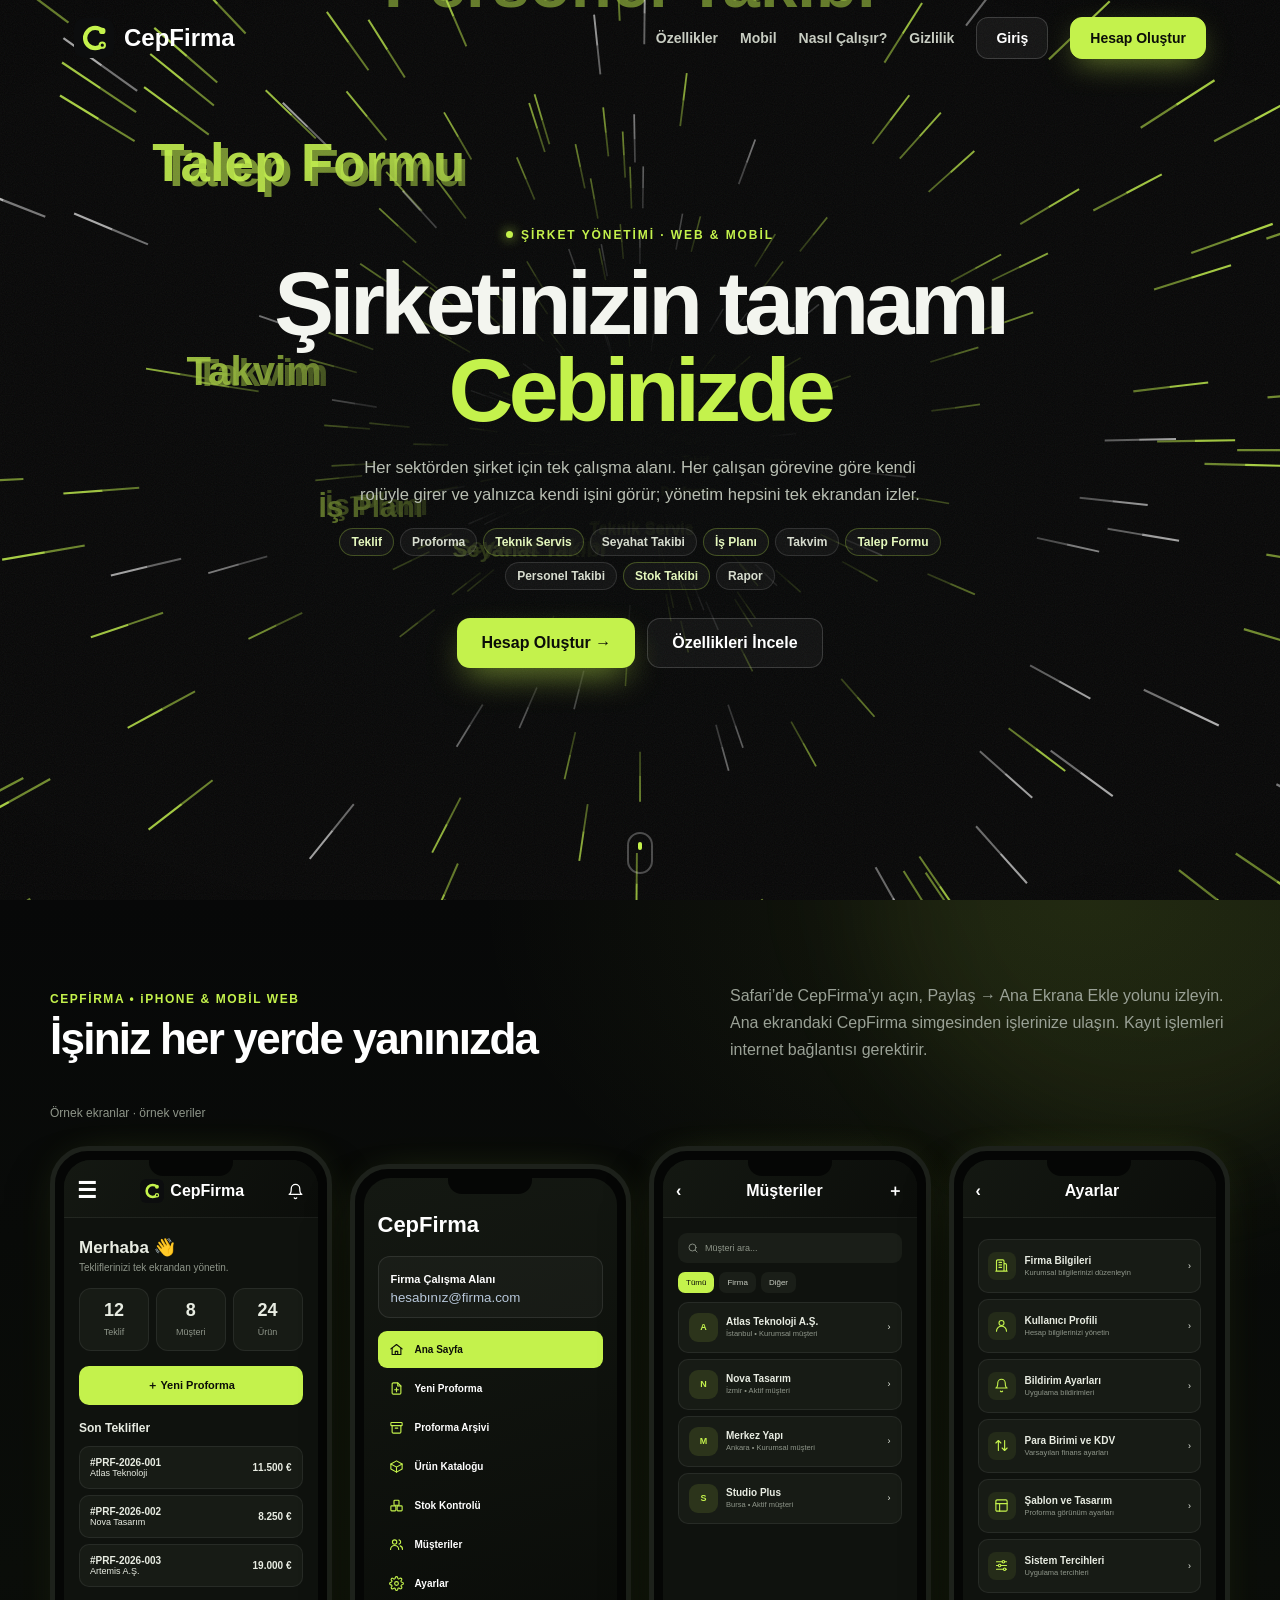
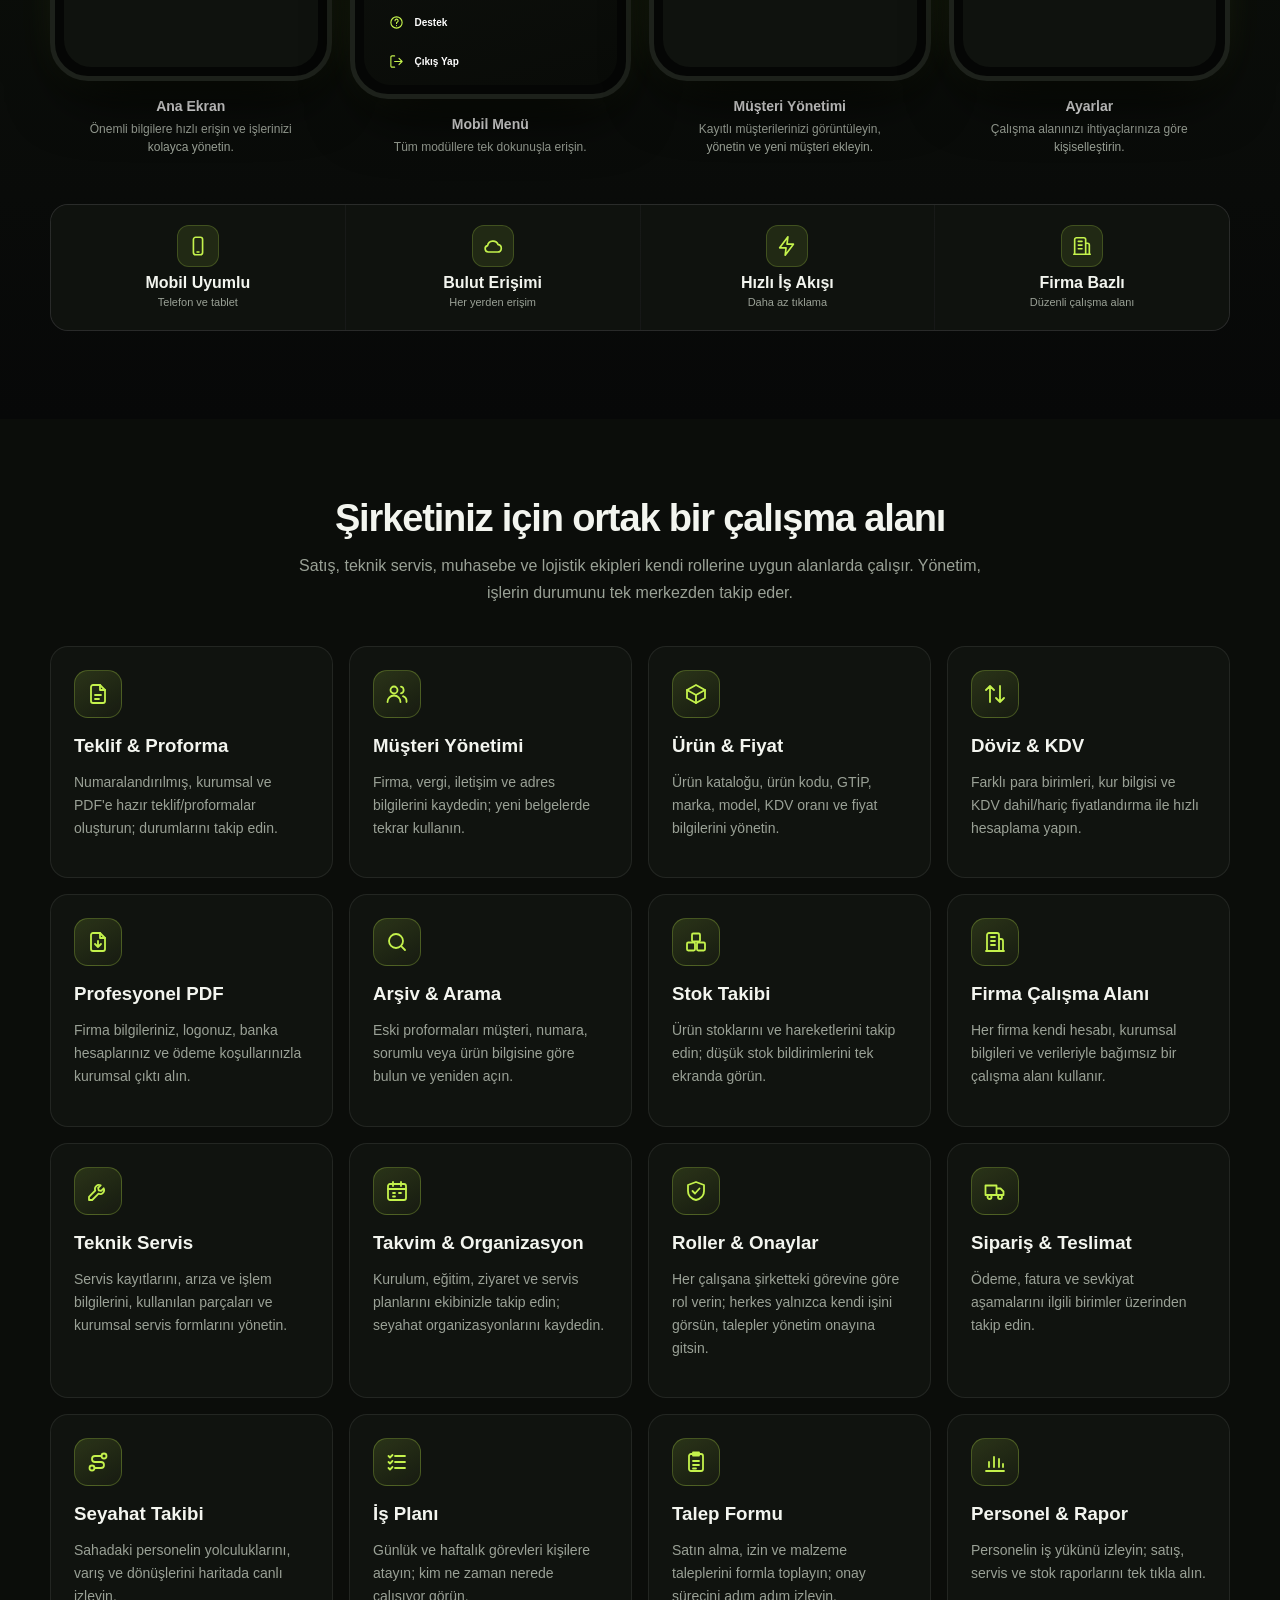
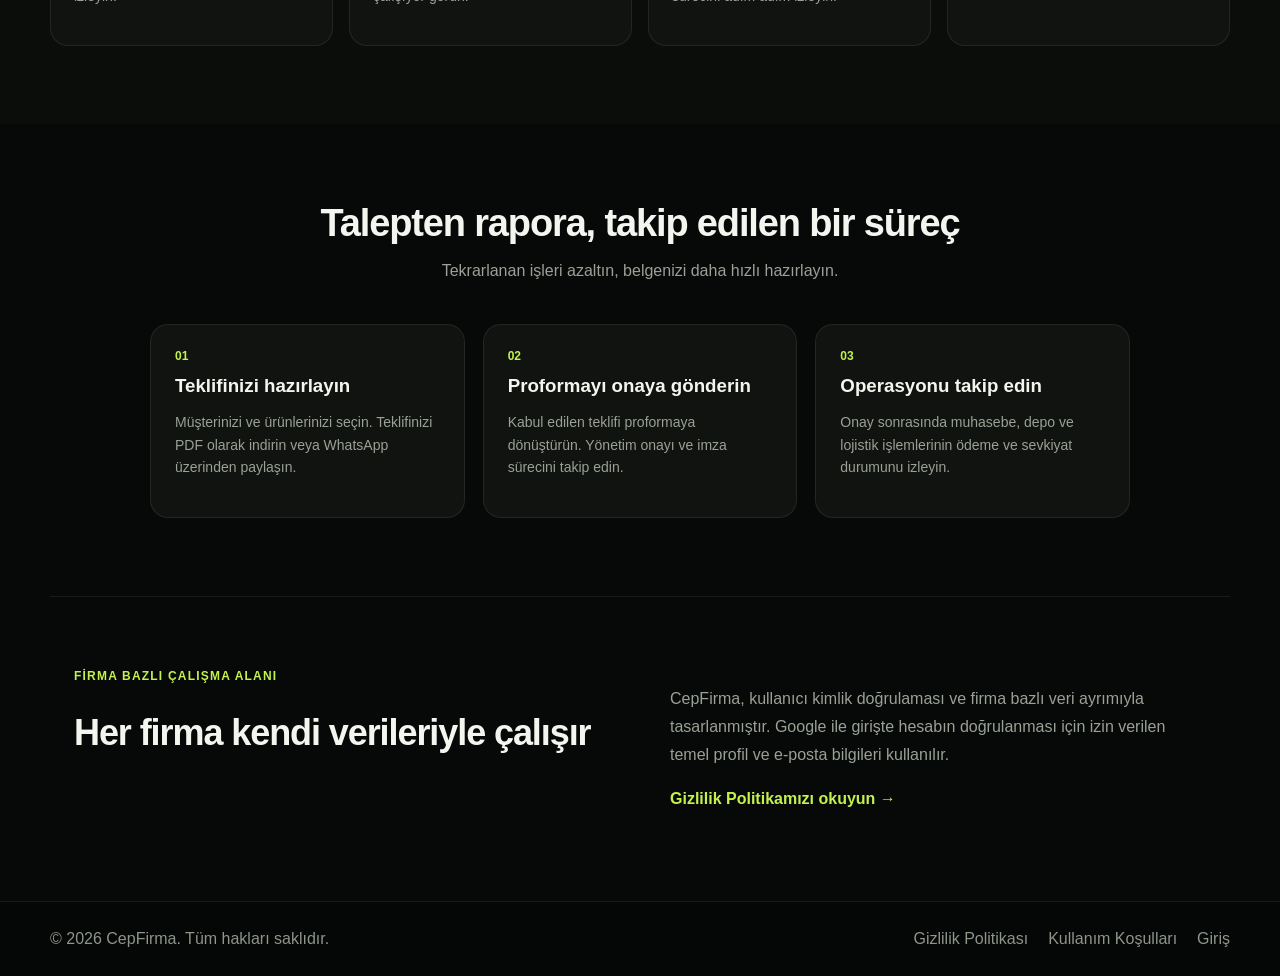
==== commit 91b6f9b2: "Add files via upload" ====
--- a/index.html
+++ b/index.html
@@ -100,9 +100,24 @@
 .cfr.in{opacity:1;transform:none}
 .cfr.in:hover{transition-delay:0s}
 @media(prefers-reduced-motion:reduce){.cfr{opacity:1;transform:none;transition:none}}
+</style><style id="cfw-icons">
+body .icon{width:48px;height:48px;border-radius:14px;background:linear-gradient(150deg,#c4f24c26,#c4f24c0a);border:1px solid #c4f24c40;color:#c4f24c;transition:background .3s,color .3s,transform .3s}
+body .icon svg{width:24px;height:24px}
+body .feature:hover .icon{background:#c4f24c;color:#0b0d08;transform:rotate(-6deg) scale(1.05)}
+body .benefit .bic{display:inline-grid;place-items:center;width:42px;height:42px;border-radius:12px;background:#c4f24c1a;border:1px solid #c4f24c33;color:#c4f24c}
+body .benefit .bic svg{width:22px;height:22px}
+body .mi{display:inline-grid;place-items:center;width:18px}
+body .mi svg,body .seticon svg{width:15px;height:15px}
+body .seticon{display:inline-grid;place-items:center;width:28px;height:28px;border-radius:8px;background:#c4f24c14;color:#c4f24c}
+body .menuitem.active .mi{color:#0b0d08}
+body .menuitem .mi{color:#c4f24c}
+body .bell svg{width:17px;height:17px;display:block}
+body .searchbar{display:flex;align-items:center;gap:6px}body .searchbar svg{width:12px;height:12px}
+body .mbrand .cfw-logo{width:24px;height:24px;border-radius:6px}
+body .brand .cfw-logo{width:40px;height:40px;border-radius:10px;flex:none}
 </style></head><body><section class="cfw" id="ust" aria-label="CepFirma">
 <canvas class="cfw-cv" aria-hidden="true"></canvas><div class="cfw-dim" aria-hidden="true"></div><div class="cfw-grain" aria-hidden="true"></div>
-<header class="nav cfw-nav"><a class="brand" href="index.html"><img src="cepfirma-logo.svg" alt="CepFirma logo">CepFirma</a><button class="nav-toggle" aria-label="Menüyü aç" aria-controls="publicMenu" aria-expanded="false" type="button">☰</button><nav class="navlinks" id="publicMenu" aria-label="Ana menü"><a href="#ozellikler">Özellikler</a><a href="#mobil">Mobil</a><a href="#nasil">Nasıl Çalışır?</a><a href="privacy.html">Gizlilik</a><a class="btn" href="app.html">Giriş</a><a class="btn primary" href="app.html?mode=signup">Hesap Oluştur</a></nav></header>
+<header class="nav cfw-nav"><a class="brand" href="index.html"><svg class="cfw-logo" viewBox="0 0 64 64" role="img" aria-label="CepFirma logo"><rect width="64" height="64" rx="14" fill="#0C0D0E"/><g transform="translate(3 0) scale(.92) translate(1.5 2.8)"><path d="M44.4 19.6A17.5 17.5 0 1 0 44.4 44.4" fill="none" stroke="#C4F24C" stroke-width="7.5" stroke-linecap="round"/><circle cx="44.4" cy="19.6" r="5.6" fill="#C4F24C"/><circle cx="44.4" cy="44.4" r="4.6" fill="#0C0D0E" stroke="#C4F24C" stroke-width="3.6"/></g></svg>CepFirma</a><button class="nav-toggle" aria-label="Menüyü aç" aria-controls="publicMenu" aria-expanded="false" type="button">☰</button><nav class="navlinks" id="publicMenu" aria-label="Ana menü"><a href="#ozellikler">Özellikler</a><a href="#mobil">Mobil</a><a href="#nasil">Nasıl Çalışır?</a><a href="privacy.html">Gizlilik</a><a class="btn" href="app.html">Giriş</a><a class="btn primary" href="app.html?mode=signup">Hesap Oluştur</a></nav></header>
 <div class="cfw-hero"><div class="cfw-kick"><i></i>Şirket yönetimi · Web &amp; mobil</div><h1>Şirketinizin tamamı<br><em>Cebinizde</em></h1><p>Her sektörden şirket için tek çalışma alanı. Her çalışan görevine göre kendi rolüyle girer ve yalnızca kendi işini görür; yönetim hepsini tek ekrandan izler.</p><div class="cfw-mods"><span>Teklif</span><span>Proforma</span><span>Teknik Servis</span><span>Seyahat Takibi</span><span>İş Planı</span><span>Takvim</span><span>Talep Formu</span><span>Personel Takibi</span><span>Stok Takibi</span><span>Rapor</span></div><div class="cfw-cta"><a class="cfw-b p" href="app.html?mode=signup">Hesap Oluştur →</a><a class="cfw-b g" href="#ozellikler">Özellikleri İncele</a></div></div>
 <a class="cfw-down" href="#mobil" aria-label="Aşağı kaydır"><span></span></a>
 </section>
@@ -110,15 +125,15 @@
  <div class="showcase-inner">
   <div class="showcase-head"><div><div class="showcase-kicker">CEPFİRMA • iPHONE & MOBİL WEB</div><h2>İşiniz her yerde yanınızda</h2></div><p>Safari’de CepFirma’yı açın, Paylaş → Ana Ekrana Ekle yolunu izleyin. Ana ekrandaki CepFirma simgesinden işlerinize ulaşın. Kayıt işlemleri internet bağlantısı gerektirir.</p></div>
   <div class="phones">
-   <div class="phone-wrap"><div class="phone"><div class="screen"><div class="mtop"><span class="hamb">☰</span><span class="mbrand"><img src="cepfirma-logo.svg" alt="" width="24" height="24"> CepFirma</span><span class="bell">●</span></div><div class="mbody"><div class="hello">Merhaba 👋</div><div class="sub">Tekliflerinizi tek ekrandan yönetin.</div><div class="stats"><div class="stat"><b>12</b><span>Teklif</span></div><div class="stat"><b>8</b><span>Müşteri</span></div><div class="stat"><b>24</b><span>Ürün</span></div></div><div class="newq">＋ Yeni Proforma</div><div class="msection">Son Teklifler</div><div class="qrow"><span><b>#PRF-2026-001</b><br>Atlas Teknoloji</span><b>11.500 €</b></div><div class="qrow"><span><b>#PRF-2026-002</b><br>Nova Tasarım</span><b>8.250 €</b></div><div class="qrow"><span><b>#PRF-2026-003</b><br>Artemis A.Ş.</span><b>19.000 €</b></div></div></div></div><div class="phone-label">Ana Ekran</div><div class="phone-desc">Önemli bilgilere hızlı erişin ve işlerinizi kolayca yönetin.</div></div>
-   <div class="phone-wrap"><div class="phone"><div class="screen"><div class="drawer-screen"><div class="drawer-brand">CepFirma</div><div class="profile-mini"><b>Firma Çalışma Alanı</b><small>hesabınız@firma.com</small></div><div class="menuitem active"><span class="mi">⌂</span>Ana Sayfa</div><div class="menuitem"><span class="mi">▤</span>Yeni Proforma</div><div class="menuitem"><span class="mi">▰</span>Proforma Arşivi</div><div class="menuitem"><span class="mi">◇</span>Ürün Kataloğu</div><div class="menuitem"><span class="mi">▥</span>Stok Kontrolü</div><div class="menuitem"><span class="mi">♟</span>Müşteriler</div><div class="menuitem"><span class="mi">⚙</span>Ayarlar</div><div class="menuitem"><span class="mi">?</span>Destek</div><div class="menuitem"><span class="mi">↪</span>Çıkış Yap</div></div></div></div><div class="phone-label">Mobil Menü</div><div class="phone-desc">Tüm modüllere tek dokunuşla erişin.</div></div>
-   <div class="phone-wrap"><div class="phone"><div class="screen"><div class="mtop"><span>‹</span><span>Müşteriler</span><span>＋</span></div><div class="mbody"><div class="searchbar">⌕ Müşteri ara...</div><div class="chips"><span class="chip on">Tümü</span><span class="chip">Firma</span><span class="chip">Diğer</span></div><div class="crow"><div class="avatar">A</div><div class="cinfo"><b>Atlas Teknoloji A.Ş.</b><small>İstanbul • Kurumsal müşteri</small></div>›</div><div class="crow"><div class="avatar">N</div><div class="cinfo"><b>Nova Tasarım</b><small>İzmir • Aktif müşteri</small></div>›</div><div class="crow"><div class="avatar">M</div><div class="cinfo"><b>Merkez Yapı</b><small>Ankara • Kurumsal müşteri</small></div>›</div><div class="crow"><div class="avatar">S</div><div class="cinfo"><b>Studio Plus</b><small>Bursa • Aktif müşteri</small></div>›</div></div></div></div><div class="phone-label">Müşteri Yönetimi</div><div class="phone-desc">Kayıtlı müşterilerinizi görüntüleyin, yönetin ve yeni müşteri ekleyin.</div></div>
-   <div class="phone-wrap"><div class="phone"><div class="screen"><div class="mtop"><span>‹</span><span>Ayarlar</span><span></span></div><div class="mbody"><div class="setrow"><span class="seticon">▣</span><div class="setinfo"><b>Firma Bilgileri</b><small>Kurumsal bilgilerinizi düzenleyin</small></div>›</div><div class="setrow"><span class="seticon">♙</span><div class="setinfo"><b>Kullanıcı Profili</b><small>Hesap bilgilerinizi yönetin</small></div>›</div><div class="setrow"><span class="seticon">♧</span><div class="setinfo"><b>Bildirim Ayarları</b><small>Uygulama bildirimleri</small></div>›</div><div class="setrow"><span class="seticon">◉</span><div class="setinfo"><b>Para Birimi ve KDV</b><small>Varsayılan finans ayarları</small></div>›</div><div class="setrow"><span class="seticon">▤</span><div class="setinfo"><b>Şablon ve Tasarım</b><small>Proforma görünüm ayarları</small></div>›</div><div class="setrow"><span class="seticon">⚙</span><div class="setinfo"><b>Sistem Tercihleri</b><small>Uygulama tercihleri</small></div>›</div></div></div></div><div class="phone-label">Ayarlar</div><div class="phone-desc">Çalışma alanınızı ihtiyaçlarınıza göre kişiselleştirin.</div></div>
+   <div class="phone-wrap"><div class="phone"><div class="screen"><div class="mtop"><span class="hamb">☰</span><span class="mbrand"><svg class="cfw-logo" viewBox="0 0 64 64" aria-hidden="true"><rect width="64" height="64" rx="14" fill="#0C0D0E"/><g transform="translate(3 0) scale(.92) translate(1.5 2.8)"><path d="M44.4 19.6A17.5 17.5 0 1 0 44.4 44.4" fill="none" stroke="#C4F24C" stroke-width="7.5" stroke-linecap="round"/><circle cx="44.4" cy="19.6" r="5.6" fill="#C4F24C"/><circle cx="44.4" cy="44.4" r="4.6" fill="#0C0D0E" stroke="#C4F24C" stroke-width="3.6"/></g></svg> CepFirma</span><span class="bell"><svg viewBox="0 0 24 24" fill="none" stroke="currentColor" stroke-width="1.8" stroke-linecap="round" stroke-linejoin="round" aria-hidden="true"><path d="M6 8a6 6 0 0 1 12 0c0 7 3 8 3 8H3s3-1 3-8"/><path d="M10.3 21a2 2 0 0 0 3.4 0"/></svg></span></div><div class="mbody"><div class="hello">Merhaba 👋</div><div class="sub">Tekliflerinizi tek ekrandan yönetin.</div><div class="stats"><div class="stat"><b>12</b><span>Teklif</span></div><div class="stat"><b>8</b><span>Müşteri</span></div><div class="stat"><b>24</b><span>Ürün</span></div></div><div class="newq">＋ Yeni Proforma</div><div class="msection">Son Teklifler</div><div class="qrow"><span><b>#PRF-2026-001</b><br>Atlas Teknoloji</span><b>11.500 €</b></div><div class="qrow"><span><b>#PRF-2026-002</b><br>Nova Tasarım</span><b>8.250 €</b></div><div class="qrow"><span><b>#PRF-2026-003</b><br>Artemis A.Ş.</span><b>19.000 €</b></div></div></div></div><div class="phone-label">Ana Ekran</div><div class="phone-desc">Önemli bilgilere hızlı erişin ve işlerinizi kolayca yönetin.</div></div>
+   <div class="phone-wrap"><div class="phone"><div class="screen"><div class="drawer-screen"><div class="drawer-brand">CepFirma</div><div class="profile-mini"><b>Firma Çalışma Alanı</b><small>hesabınız@firma.com</small></div><div class="menuitem active"><span class="mi"><svg viewBox="0 0 24 24" fill="none" stroke="currentColor" stroke-width="1.8" stroke-linecap="round" stroke-linejoin="round" aria-hidden="true"><path d="m3 11 9-7 9 7"/><path d="M5 9.5V20h14V9.5M10 20v-5h4v5"/></svg></span>Ana Sayfa</div><div class="menuitem"><span class="mi"><svg viewBox="0 0 24 24" fill="none" stroke="currentColor" stroke-width="1.8" stroke-linecap="round" stroke-linejoin="round" aria-hidden="true"><path d="M14 3H7a2 2 0 0 0-2 2v14a2 2 0 0 0 2 2h10a2 2 0 0 0 2-2V8z"/><path d="M14 3v5h5"/><path d="M12 11v6M9 14h6"/></svg></span>Yeni Proforma</div><div class="menuitem"><span class="mi"><svg viewBox="0 0 24 24" fill="none" stroke="currentColor" stroke-width="1.8" stroke-linecap="round" stroke-linejoin="round" aria-hidden="true"><rect x="3" y="4" width="18" height="5" rx="1"/><path d="M5 9v10a2 2 0 0 0 2 2h10a2 2 0 0 0 2-2V9M10 13h4"/></svg></span>Proforma Arşivi</div><div class="menuitem"><span class="mi"><svg viewBox="0 0 24 24" fill="none" stroke="currentColor" stroke-width="1.8" stroke-linecap="round" stroke-linejoin="round" aria-hidden="true"><path d="M21 8 12 3 3 8v8l9 5 9-5z"/><path d="m3 8 9 5 9-5M12 13v8"/></svg></span>Ürün Kataloğu</div><div class="menuitem"><span class="mi"><svg viewBox="0 0 24 24" fill="none" stroke="currentColor" stroke-width="1.8" stroke-linecap="round" stroke-linejoin="round" aria-hidden="true"><rect x="3" y="12.5" width="8" height="8" rx="1.2"/><rect x="13" y="12.5" width="8" height="8" rx="1.2"/><rect x="8" y="3.5" width="8" height="8" rx="1.2"/></svg></span>Stok Kontrolü</div><div class="menuitem"><span class="mi"><svg viewBox="0 0 24 24" fill="none" stroke="currentColor" stroke-width="1.8" stroke-linecap="round" stroke-linejoin="round" aria-hidden="true"><circle cx="9" cy="8" r="3.5"/><path d="M2.5 20a6.5 6.5 0 0 1 13 0"/><path d="M16 4.6a3.5 3.5 0 0 1 0 6.8M18 14.2a5.5 5.5 0 0 1 3.5 5.8"/></svg></span>Müşteriler</div><div class="menuitem"><span class="mi"><svg viewBox="0 0 24 24" fill="none" stroke="currentColor" stroke-width="1.8" stroke-linecap="round" stroke-linejoin="round" aria-hidden="true"><circle cx="12" cy="12" r="3"/><path d="M19.4 15a1.7 1.7 0 0 0 .3 1.8l.1.1a2 2 0 1 1-2.8 2.8l-.1-.1a1.7 1.7 0 0 0-1.8-.3 1.7 1.7 0 0 0-1 1.5V21a2 2 0 1 1-4 0v-.1a1.7 1.7 0 0 0-1.1-1.5 1.7 1.7 0 0 0-1.8.3l-.1.1a2 2 0 1 1-2.8-2.8l.1-.1a1.7 1.7 0 0 0 .3-1.8 1.7 1.7 0 0 0-1.5-1H3a2 2 0 1 1 0-4h.1a1.7 1.7 0 0 0 1.5-1.1 1.7 1.7 0 0 0-.3-1.8l-.1-.1a2 2 0 1 1 2.8-2.8l.1.1a1.7 1.7 0 0 0 1.8.3H9a1.7 1.7 0 0 0 1-1.5V3a2 2 0 1 1 4 0v.1a1.7 1.7 0 0 0 1 1.5 1.7 1.7 0 0 0 1.8-.3l.1-.1a2 2 0 1 1 2.8 2.8l-.1.1a1.7 1.7 0 0 0-.3 1.8V9a1.7 1.7 0 0 0 1.5 1H21a2 2 0 1 1 0 4h-.1a1.7 1.7 0 0 0-1.5 1z"/></svg></span>Ayarlar</div><div class="menuitem"><span class="mi"><svg viewBox="0 0 24 24" fill="none" stroke="currentColor" stroke-width="1.8" stroke-linecap="round" stroke-linejoin="round" aria-hidden="true"><circle cx="12" cy="12" r="9"/><path d="M9.6 9.2a2.5 2.5 0 1 1 3.4 2.3c-.6.3-1 .8-1 1.5v.6M12 17h.01"/></svg></span>Destek</div><div class="menuitem"><span class="mi"><svg viewBox="0 0 24 24" fill="none" stroke="currentColor" stroke-width="1.8" stroke-linecap="round" stroke-linejoin="round" aria-hidden="true"><path d="M9 21H5a2 2 0 0 1-2-2V5a2 2 0 0 1 2-2h4M16 17l5-5-5-5M21 12H9"/></svg></span>Çıkış Yap</div></div></div></div><div class="phone-label">Mobil Menü</div><div class="phone-desc">Tüm modüllere tek dokunuşla erişin.</div></div>
+   <div class="phone-wrap"><div class="phone"><div class="screen"><div class="mtop"><span>‹</span><span>Müşteriler</span><span>＋</span></div><div class="mbody"><div class="searchbar"><svg viewBox="0 0 24 24" fill="none" stroke="currentColor" stroke-width="1.8" stroke-linecap="round" stroke-linejoin="round" aria-hidden="true"><circle cx="11" cy="11" r="7"/><path d="m20 20-3.6-3.6"/></svg> Müşteri ara...</div><div class="chips"><span class="chip on">Tümü</span><span class="chip">Firma</span><span class="chip">Diğer</span></div><div class="crow"><div class="avatar">A</div><div class="cinfo"><b>Atlas Teknoloji A.Ş.</b><small>İstanbul • Kurumsal müşteri</small></div>›</div><div class="crow"><div class="avatar">N</div><div class="cinfo"><b>Nova Tasarım</b><small>İzmir • Aktif müşteri</small></div>›</div><div class="crow"><div class="avatar">M</div><div class="cinfo"><b>Merkez Yapı</b><small>Ankara • Kurumsal müşteri</small></div>›</div><div class="crow"><div class="avatar">S</div><div class="cinfo"><b>Studio Plus</b><small>Bursa • Aktif müşteri</small></div>›</div></div></div></div><div class="phone-label">Müşteri Yönetimi</div><div class="phone-desc">Kayıtlı müşterilerinizi görüntüleyin, yönetin ve yeni müşteri ekleyin.</div></div>
+   <div class="phone-wrap"><div class="phone"><div class="screen"><div class="mtop"><span>‹</span><span>Ayarlar</span><span></span></div><div class="mbody"><div class="setrow"><span class="seticon"><svg viewBox="0 0 24 24" fill="none" stroke="currentColor" stroke-width="1.8" stroke-linecap="round" stroke-linejoin="round" aria-hidden="true"><path d="M4 21V5a2 2 0 0 1 2-2h8a2 2 0 0 1 2 2v16M16 9h2a2 2 0 0 1 2 2v10M3 21h18M8 7h4M8 11h4M8 15h4"/></svg></span><div class="setinfo"><b>Firma Bilgileri</b><small>Kurumsal bilgilerinizi düzenleyin</small></div>›</div><div class="setrow"><span class="seticon"><svg viewBox="0 0 24 24" fill="none" stroke="currentColor" stroke-width="1.8" stroke-linecap="round" stroke-linejoin="round" aria-hidden="true"><circle cx="12" cy="8" r="4"/><path d="M4 21a8 8 0 0 1 16 0"/></svg></span><div class="setinfo"><b>Kullanıcı Profili</b><small>Hesap bilgilerinizi yönetin</small></div>›</div><div class="setrow"><span class="seticon"><svg viewBox="0 0 24 24" fill="none" stroke="currentColor" stroke-width="1.8" stroke-linecap="round" stroke-linejoin="round" aria-hidden="true"><path d="M6 8a6 6 0 0 1 12 0c0 7 3 8 3 8H3s3-1 3-8"/><path d="M10.3 21a2 2 0 0 0 3.4 0"/></svg></span><div class="setinfo"><b>Bildirim Ayarları</b><small>Uygulama bildirimleri</small></div>›</div><div class="setrow"><span class="seticon"><svg viewBox="0 0 24 24" fill="none" stroke="currentColor" stroke-width="1.8" stroke-linecap="round" stroke-linejoin="round" aria-hidden="true"><path d="M7 20V4M3 8l4-4 4 4M17 4v16M13 16l4 4 4-4"/></svg></span><div class="setinfo"><b>Para Birimi ve KDV</b><small>Varsayılan finans ayarları</small></div>›</div><div class="setrow"><span class="seticon"><svg viewBox="0 0 24 24" fill="none" stroke="currentColor" stroke-width="1.8" stroke-linecap="round" stroke-linejoin="round" aria-hidden="true"><rect x="3" y="3" width="18" height="18" rx="2"/><path d="M3 9h18M9 21V9"/></svg></span><div class="setinfo"><b>Şablon ve Tasarım</b><small>Proforma görünüm ayarları</small></div>›</div><div class="setrow"><span class="seticon"><svg viewBox="0 0 24 24" fill="none" stroke="currentColor" stroke-width="1.8" stroke-linecap="round" stroke-linejoin="round" aria-hidden="true"><path d="M4 6h9M17 6h3M4 12h3M11 12h9M4 18h11M19 18h1"/><circle cx="15" cy="6" r="2"/><circle cx="9" cy="12" r="2"/><circle cx="17" cy="18" r="2"/></svg></span><div class="setinfo"><b>Sistem Tercihleri</b><small>Uygulama tercihleri</small></div>›</div></div></div></div><div class="phone-label">Ayarlar</div><div class="phone-desc">Çalışma alanınızı ihtiyaçlarınıza göre kişiselleştirin.</div></div>
   </div>
-  <div class="showcase-benefits"><div class="benefit">▣<b>Mobil Uyumlu</b><span>Telefon ve tablet</span></div><div class="benefit">☁<b>Bulut Erişimi</b><span>Her yerden erişim</span></div><div class="benefit">⚡<b>Hızlı İş Akışı</b><span>Daha az tıklama</span></div><div class="benefit">✓<b>Firma Bazlı</b><span>Düzenli çalışma alanı</span></div></div>
+  <div class="showcase-benefits"><div class="benefit"><span class="bic"><svg viewBox="0 0 24 24" fill="none" stroke="currentColor" stroke-width="1.8" stroke-linecap="round" stroke-linejoin="round" aria-hidden="true"><rect x="7" y="2.5" width="10" height="19" rx="2.5"/><path d="M11 18.5h2"/></svg></span><b>Mobil Uyumlu</b><span>Telefon ve tablet</span></div><div class="benefit"><span class="bic"><svg viewBox="0 0 24 24" fill="none" stroke="currentColor" stroke-width="1.8" stroke-linecap="round" stroke-linejoin="round" aria-hidden="true"><path d="M7 18.5h10a4 4 0 0 0 .6-7.96A6 6 0 0 0 6.1 11.6 3.5 3.5 0 0 0 7 18.5z"/></svg></span><b>Bulut Erişimi</b><span>Her yerden erişim</span></div><div class="benefit"><span class="bic"><svg viewBox="0 0 24 24" fill="none" stroke="currentColor" stroke-width="1.8" stroke-linecap="round" stroke-linejoin="round" aria-hidden="true"><path d="M13 2 4 14h7l-1 8 9-12h-7z"/></svg></span><b>Hızlı İş Akışı</b><span>Daha az tıklama</span></div><div class="benefit"><span class="bic"><svg viewBox="0 0 24 24" fill="none" stroke="currentColor" stroke-width="1.8" stroke-linecap="round" stroke-linejoin="round" aria-hidden="true"><path d="M4 21V5a2 2 0 0 1 2-2h8a2 2 0 0 1 2 2v16M16 9h2a2 2 0 0 1 2 2v10M3 21h18M8 7h4M8 11h4M8 15h4"/></svg></span><b>Firma Bazlı</b><span>Düzenli çalışma alanı</span></div></div>
  </div>
 </section>
-<section id="ozellikler" class="features"><div class="inner"><h2>Şirketiniz için ortak bir çalışma alanı</h2><p class="lead">Satış, teknik servis, muhasebe ve lojistik ekipleri kendi rollerine uygun alanlarda çalışır. Yönetim, işlerin durumunu tek merkezden takip eder.</p><div class="grid"><article class="feature"><div class="icon">PF</div><h3>Teklif & Proforma</h3><p>Numaralandırılmış, kurumsal ve PDF'e hazır teklif/proformalar oluşturun; durumlarını takip edin.</p></article><article class="feature"><div class="icon">◎</div><h3>Müşteri Yönetimi</h3><p>Firma, vergi, iletişim ve adres bilgilerini kaydedin; yeni belgelerde tekrar kullanın.</p></article><article class="feature"><div class="icon">□</div><h3>Ürün & Fiyat</h3><p>Ürün kataloğu, ürün kodu, GTİP, marka, model, KDV oranı ve fiyat bilgilerini yönetin.</p></article><article class="feature"><div class="icon">↗</div><h3>Döviz & KDV</h3><p>Farklı para birimleri, kur bilgisi ve KDV dahil/hariç fiyatlandırma ile hızlı hesaplama yapın.</p></article><article class="feature"><div class="icon">PDF</div><h3>Profesyonel PDF</h3><p>Firma bilgileriniz, logonuz, banka hesaplarınız ve ödeme koşullarınızla kurumsal çıktı alın.</p></article><article class="feature"><div class="icon">⌕</div><h3>Arşiv & Arama</h3><p>Eski proformaları müşteri, numara, sorumlu veya ürün bilgisine göre bulun ve yeniden açın.</p></article><article class="feature"><div class="icon">▤</div><h3>Stok Takibi</h3><p>Ürün stoklarını ve hareketlerini takip edin; düşük stok bildirimlerini tek ekranda görün.</p></article><article class="feature"><div class="icon">☁</div><h3>Firma Çalışma Alanı</h3><p>Her firma kendi hesabı, kurumsal bilgileri ve verileriyle bağımsız bir çalışma alanı kullanır.</p></article><article class="feature"><div class="icon">TS</div><h3>Teknik Servis</h3><p>Servis kayıtlarını, arıza ve işlem bilgilerini, kullanılan parçaları ve kurumsal servis formlarını yönetin.</p></article><article class="feature"><div class="icon">TK</div><h3>Takvim & Organizasyon</h3><p>Kurulum, eğitim, ziyaret ve servis planlarını ekibinizle takip edin; seyahat organizasyonlarını kaydedin.</p></article><article class="feature"><div class="icon">EK</div><h3>Roller & Onaylar</h3><p>Her çalışana şirketteki görevine göre rol verin; herkes yalnızca kendi işini görsün, talepler yönetim onayına gitsin.</p></article><article class="feature"><div class="icon">OP</div><h3>Sipariş & Teslimat</h3><p>Ödeme, fatura ve sevkiyat aşamalarını ilgili birimler üzerinden takip edin.</p></article><article class="feature"><div class="icon">SY</div><h3>Seyahat Takibi</h3><p>Sahadaki personelin yolculuklarını, varış ve dönüşlerini haritada canlı izleyin.</p></article><article class="feature"><div class="icon">İP</div><h3>İş Planı</h3><p>Günlük ve haftalık görevleri kişilere atayın; kim ne zaman nerede çalışıyor görün.</p></article><article class="feature"><div class="icon">TF</div><h3>Talep Formu</h3><p>Satın alma, izin ve malzeme taleplerini formla toplayın; onay sürecini adım adım izleyin.</p></article><article class="feature"><div class="icon">RP</div><h3>Personel & Rapor</h3><p>Personelin iş yükünü izleyin; satış, servis ve stok raporlarını tek tıkla alın.</p></article></div></div></section><section id="nasil" class="workflow"><h2>Talepten rapora, takip edilen bir süreç</h2><p class="lead">Tekrarlanan işleri azaltın, belgenizi daha hızlı hazırlayın.</p><div class="steps"><article class="step"><div class="num">01</div><h3>Teklifinizi hazırlayın</h3><p>Müşterinizi ve ürünlerinizi seçin. Teklifinizi PDF olarak indirin veya WhatsApp üzerinden paylaşın.</p></article><article class="step"><div class="num">02</div><h3>Proformayı onaya gönderin</h3><p>Kabul edilen teklifi proformaya dönüştürün. Yönetim onayı ve imza sürecini takip edin.</p></article><article class="step"><div class="num">03</div><h3>Operasyonu takip edin</h3><p>Onay sonrasında muhasebe, depo ve lojistik işlemlerinin ödeme ve sevkiyat durumunu izleyin.</p></article></div></section><section id="guvenlik" class="security"><div><div class="eyebrow">FİRMA BAZLI ÇALIŞMA ALANI</div><h2>Her firma kendi verileriyle çalışır</h2></div><div><p>CepFirma, kullanıcı kimlik doğrulaması ve firma bazlı veri ayrımıyla tasarlanmıştır. Google ile girişte hesabın doğrulanması için izin verilen temel profil ve e-posta bilgileri kullanılır.</p><p><a style="color:#0878ff;font-weight:800" href="privacy.html">Gizlilik Politikamızı okuyun →</a></p></div></section></main><footer class="footer"><div><span>© 2026 CepFirma. Tüm hakları saklıdır.</span><nav><a href="privacy.html">Gizlilik Politikası</a><a href="terms.html">Kullanım Koşulları</a><a href="app.html">Giriş</a></nav></div></footer><script>const button=document.querySelector('.nav-toggle'),menu=document.getElementById('publicMenu');function closeMenu(){menu.classList.remove('open');button.setAttribute('aria-expanded','false')}button.addEventListener('click',()=>{const open=menu.classList.toggle('open');button.setAttribute('aria-expanded',String(open))});menu.addEventListener('click',e=>{if(e.target.closest('a'))closeMenu()});document.addEventListener('keydown',e=>{if(e.key==='Escape'){closeMenu();button.focus()}});document.addEventListener('click',e=>{if(!e.target.closest('.nav'))closeMenu()});</script><script id="cfw-script">(function(){
+<section id="ozellikler" class="features"><div class="inner"><h2>Şirketiniz için ortak bir çalışma alanı</h2><p class="lead">Satış, teknik servis, muhasebe ve lojistik ekipleri kendi rollerine uygun alanlarda çalışır. Yönetim, işlerin durumunu tek merkezden takip eder.</p><div class="grid"><article class="feature"><div class="icon"><svg viewBox="0 0 24 24" fill="none" stroke="currentColor" stroke-width="1.8" stroke-linecap="round" stroke-linejoin="round" aria-hidden="true"><path d="M14 3H7a2 2 0 0 0-2 2v14a2 2 0 0 0 2 2h10a2 2 0 0 0 2-2V8z"/><path d="M14 3v5h5"/><path d="M9 13h6M9 17h4"/></svg></div><h3>Teklif & Proforma</h3><p>Numaralandırılmış, kurumsal ve PDF'e hazır teklif/proformalar oluşturun; durumlarını takip edin.</p></article><article class="feature"><div class="icon"><svg viewBox="0 0 24 24" fill="none" stroke="currentColor" stroke-width="1.8" stroke-linecap="round" stroke-linejoin="round" aria-hidden="true"><circle cx="9" cy="8" r="3.5"/><path d="M2.5 20a6.5 6.5 0 0 1 13 0"/><path d="M16 4.6a3.5 3.5 0 0 1 0 6.8M18 14.2a5.5 5.5 0 0 1 3.5 5.8"/></svg></div><h3>Müşteri Yönetimi</h3><p>Firma, vergi, iletişim ve adres bilgilerini kaydedin; yeni belgelerde tekrar kullanın.</p></article><article class="feature"><div class="icon"><svg viewBox="0 0 24 24" fill="none" stroke="currentColor" stroke-width="1.8" stroke-linecap="round" stroke-linejoin="round" aria-hidden="true"><path d="M21 8 12 3 3 8v8l9 5 9-5z"/><path d="m3 8 9 5 9-5M12 13v8"/></svg></div><h3>Ürün & Fiyat</h3><p>Ürün kataloğu, ürün kodu, GTİP, marka, model, KDV oranı ve fiyat bilgilerini yönetin.</p></article><article class="feature"><div class="icon"><svg viewBox="0 0 24 24" fill="none" stroke="currentColor" stroke-width="1.8" stroke-linecap="round" stroke-linejoin="round" aria-hidden="true"><path d="M7 20V4M3 8l4-4 4 4M17 4v16M13 16l4 4 4-4"/></svg></div><h3>Döviz & KDV</h3><p>Farklı para birimleri, kur bilgisi ve KDV dahil/hariç fiyatlandırma ile hızlı hesaplama yapın.</p></article><article class="feature"><div class="icon"><svg viewBox="0 0 24 24" fill="none" stroke="currentColor" stroke-width="1.8" stroke-linecap="round" stroke-linejoin="round" aria-hidden="true"><path d="M14 3H7a2 2 0 0 0-2 2v14a2 2 0 0 0 2 2h10a2 2 0 0 0 2-2V8z"/><path d="M14 3v5h5"/><path d="M12 11v6M9 14l3 3 3-3"/></svg></div><h3>Profesyonel PDF</h3><p>Firma bilgileriniz, logonuz, banka hesaplarınız ve ödeme koşullarınızla kurumsal çıktı alın.</p></article><article class="feature"><div class="icon"><svg viewBox="0 0 24 24" fill="none" stroke="currentColor" stroke-width="1.8" stroke-linecap="round" stroke-linejoin="round" aria-hidden="true"><circle cx="11" cy="11" r="7"/><path d="m20 20-3.6-3.6"/></svg></div><h3>Arşiv & Arama</h3><p>Eski proformaları müşteri, numara, sorumlu veya ürün bilgisine göre bulun ve yeniden açın.</p></article><article class="feature"><div class="icon"><svg viewBox="0 0 24 24" fill="none" stroke="currentColor" stroke-width="1.8" stroke-linecap="round" stroke-linejoin="round" aria-hidden="true"><rect x="3" y="12.5" width="8" height="8" rx="1.2"/><rect x="13" y="12.5" width="8" height="8" rx="1.2"/><rect x="8" y="3.5" width="8" height="8" rx="1.2"/></svg></div><h3>Stok Takibi</h3><p>Ürün stoklarını ve hareketlerini takip edin; düşük stok bildirimlerini tek ekranda görün.</p></article><article class="feature"><div class="icon"><svg viewBox="0 0 24 24" fill="none" stroke="currentColor" stroke-width="1.8" stroke-linecap="round" stroke-linejoin="round" aria-hidden="true"><path d="M4 21V5a2 2 0 0 1 2-2h8a2 2 0 0 1 2 2v16M16 9h2a2 2 0 0 1 2 2v10M3 21h18M8 7h4M8 11h4M8 15h4"/></svg></div><h3>Firma Çalışma Alanı</h3><p>Her firma kendi hesabı, kurumsal bilgileri ve verileriyle bağımsız bir çalışma alanı kullanır.</p></article><article class="feature"><div class="icon"><svg viewBox="0 0 24 24" fill="none" stroke="currentColor" stroke-width="1.8" stroke-linecap="round" stroke-linejoin="round" aria-hidden="true"><path d="M14.7 6.3a4 4 0 0 0-5.4 5.2L3 17.8V21h3.2l6.3-6.3a4 4 0 0 0 5.2-5.4l-2.6 2.6-2.4-.6-.6-2.4z"/></svg></div><h3>Teknik Servis</h3><p>Servis kayıtlarını, arıza ve işlem bilgilerini, kullanılan parçaları ve kurumsal servis formlarını yönetin.</p></article><article class="feature"><div class="icon"><svg viewBox="0 0 24 24" fill="none" stroke="currentColor" stroke-width="1.8" stroke-linecap="round" stroke-linejoin="round" aria-hidden="true"><rect x="3" y="5" width="18" height="16" rx="2"/><path d="M3 10h18M8 3v4M16 3v4M8 14h2M14 14h2M8 17.5h2"/></svg></div><h3>Takvim & Organizasyon</h3><p>Kurulum, eğitim, ziyaret ve servis planlarını ekibinizle takip edin; seyahat organizasyonlarını kaydedin.</p></article><article class="feature"><div class="icon"><svg viewBox="0 0 24 24" fill="none" stroke="currentColor" stroke-width="1.8" stroke-linecap="round" stroke-linejoin="round" aria-hidden="true"><path d="M12 3 4 6v6c0 4.5 3.4 8.3 8 9 4.6-.7 8-4.5 8-9V6z"/><path d="m8.5 12 2.5 2.5 4.5-5"/></svg></div><h3>Roller & Onaylar</h3><p>Her çalışana şirketteki görevine göre rol verin; herkes yalnızca kendi işini görsün, talepler yönetim onayına gitsin.</p></article><article class="feature"><div class="icon"><svg viewBox="0 0 24 24" fill="none" stroke="currentColor" stroke-width="1.8" stroke-linecap="round" stroke-linejoin="round" aria-hidden="true"><path d="M2.5 6.5h11v9.5h-11zM13.5 9.5h4l3 3v3.5h-7"/><circle cx="6.5" cy="18" r="2"/><circle cx="17" cy="18" r="2"/></svg></div><h3>Sipariş & Teslimat</h3><p>Ödeme, fatura ve sevkiyat aşamalarını ilgili birimler üzerinden takip edin.</p></article><article class="feature"><div class="icon"><svg viewBox="0 0 24 24" fill="none" stroke="currentColor" stroke-width="1.8" stroke-linecap="round" stroke-linejoin="round" aria-hidden="true"><circle cx="6" cy="18" r="2.5"/><circle cx="18" cy="6" r="2.5"/><path d="M8.5 18H15a3 3 0 0 0 0-6H9a3 3 0 0 1 0-6h6.5"/></svg></div><h3>Seyahat Takibi</h3><p>Sahadaki personelin yolculuklarını, varış ve dönüşlerini haritada canlı izleyin.</p></article><article class="feature"><div class="icon"><svg viewBox="0 0 24 24" fill="none" stroke="currentColor" stroke-width="1.8" stroke-linecap="round" stroke-linejoin="round" aria-hidden="true"><path d="M10 6h10M10 12h10M10 18h10M3.5 6l1.5 1.5L7.5 5M3.5 12l1.5 1.5 2.5-2.5M3.5 18l1.5 1.5 2.5-2.5"/></svg></div><h3>İş Planı</h3><p>Günlük ve haftalık görevleri kişilere atayın; kim ne zaman nerede çalışıyor görün.</p></article><article class="feature"><div class="icon"><svg viewBox="0 0 24 24" fill="none" stroke="currentColor" stroke-width="1.8" stroke-linecap="round" stroke-linejoin="round" aria-hidden="true"><rect x="5" y="4" width="14" height="17" rx="2"/><path d="M9 2.5h6v3H9zM9 11h6M9 15h6M9 18.5h3"/></svg></div><h3>Talep Formu</h3><p>Satın alma, izin ve malzeme taleplerini formla toplayın; onay sürecini adım adım izleyin.</p></article><article class="feature"><div class="icon"><svg viewBox="0 0 24 24" fill="none" stroke="currentColor" stroke-width="1.8" stroke-linecap="round" stroke-linejoin="round" aria-hidden="true"><path d="M3 21h18M6 17v-5M11 17V7M16 17v-8M20 17v-3"/></svg></div><h3>Personel & Rapor</h3><p>Personelin iş yükünü izleyin; satış, servis ve stok raporlarını tek tıkla alın.</p></article></div></div></section><section id="nasil" class="workflow"><h2>Talepten rapora, takip edilen bir süreç</h2><p class="lead">Tekrarlanan işleri azaltın, belgenizi daha hızlı hazırlayın.</p><div class="steps"><article class="step"><div class="num">01</div><h3>Teklifinizi hazırlayın</h3><p>Müşterinizi ve ürünlerinizi seçin. Teklifinizi PDF olarak indirin veya WhatsApp üzerinden paylaşın.</p></article><article class="step"><div class="num">02</div><h3>Proformayı onaya gönderin</h3><p>Kabul edilen teklifi proformaya dönüştürün. Yönetim onayı ve imza sürecini takip edin.</p></article><article class="step"><div class="num">03</div><h3>Operasyonu takip edin</h3><p>Onay sonrasında muhasebe, depo ve lojistik işlemlerinin ödeme ve sevkiyat durumunu izleyin.</p></article></div></section><section id="guvenlik" class="security"><div><div class="eyebrow">FİRMA BAZLI ÇALIŞMA ALANI</div><h2>Her firma kendi verileriyle çalışır</h2></div><div><p>CepFirma, kullanıcı kimlik doğrulaması ve firma bazlı veri ayrımıyla tasarlanmıştır. Google ile girişte hesabın doğrulanması için izin verilen temel profil ve e-posta bilgileri kullanılır.</p><p><a style="color:#0878ff;font-weight:800" href="privacy.html">Gizlilik Politikamızı okuyun →</a></p></div></section></main><footer class="footer"><div><span>© 2026 CepFirma. Tüm hakları saklıdır.</span><nav><a href="privacy.html">Gizlilik Politikası</a><a href="terms.html">Kullanım Koşulları</a><a href="app.html">Giriş</a></nav></div></footer><script>const button=document.querySelector('.nav-toggle'),menu=document.getElementById('publicMenu');function closeMenu(){menu.classList.remove('open');button.setAttribute('aria-expanded','false')}button.addEventListener('click',()=>{const open=menu.classList.toggle('open');button.setAttribute('aria-expanded',String(open))});menu.addEventListener('click',e=>{if(e.target.closest('a'))closeMenu()});document.addEventListener('keydown',e=>{if(e.key==='Escape'){closeMenu();button.focus()}});document.addEventListener('click',e=>{if(!e.target.closest('.nav'))closeMenu()});</script><script id="cfw-script">(function(){
 var sec=document.querySelector('.cfw'),c=sec&&sec.querySelector('.cfw-cv');if(!c||!c.getContext)return;
 var x=c.getContext('2d'),W=0,H=0,TAU=Math.PI*2,still=matchMedia('(prefers-reduced-motion: reduce)').matches;
 var MODS=['Teklif','Proforma','Teknik Servis','Seyahat Takibi','İş Planı','Takvim','Talep Formu','Personel Takibi','Stok Takibi','Rapor'];
